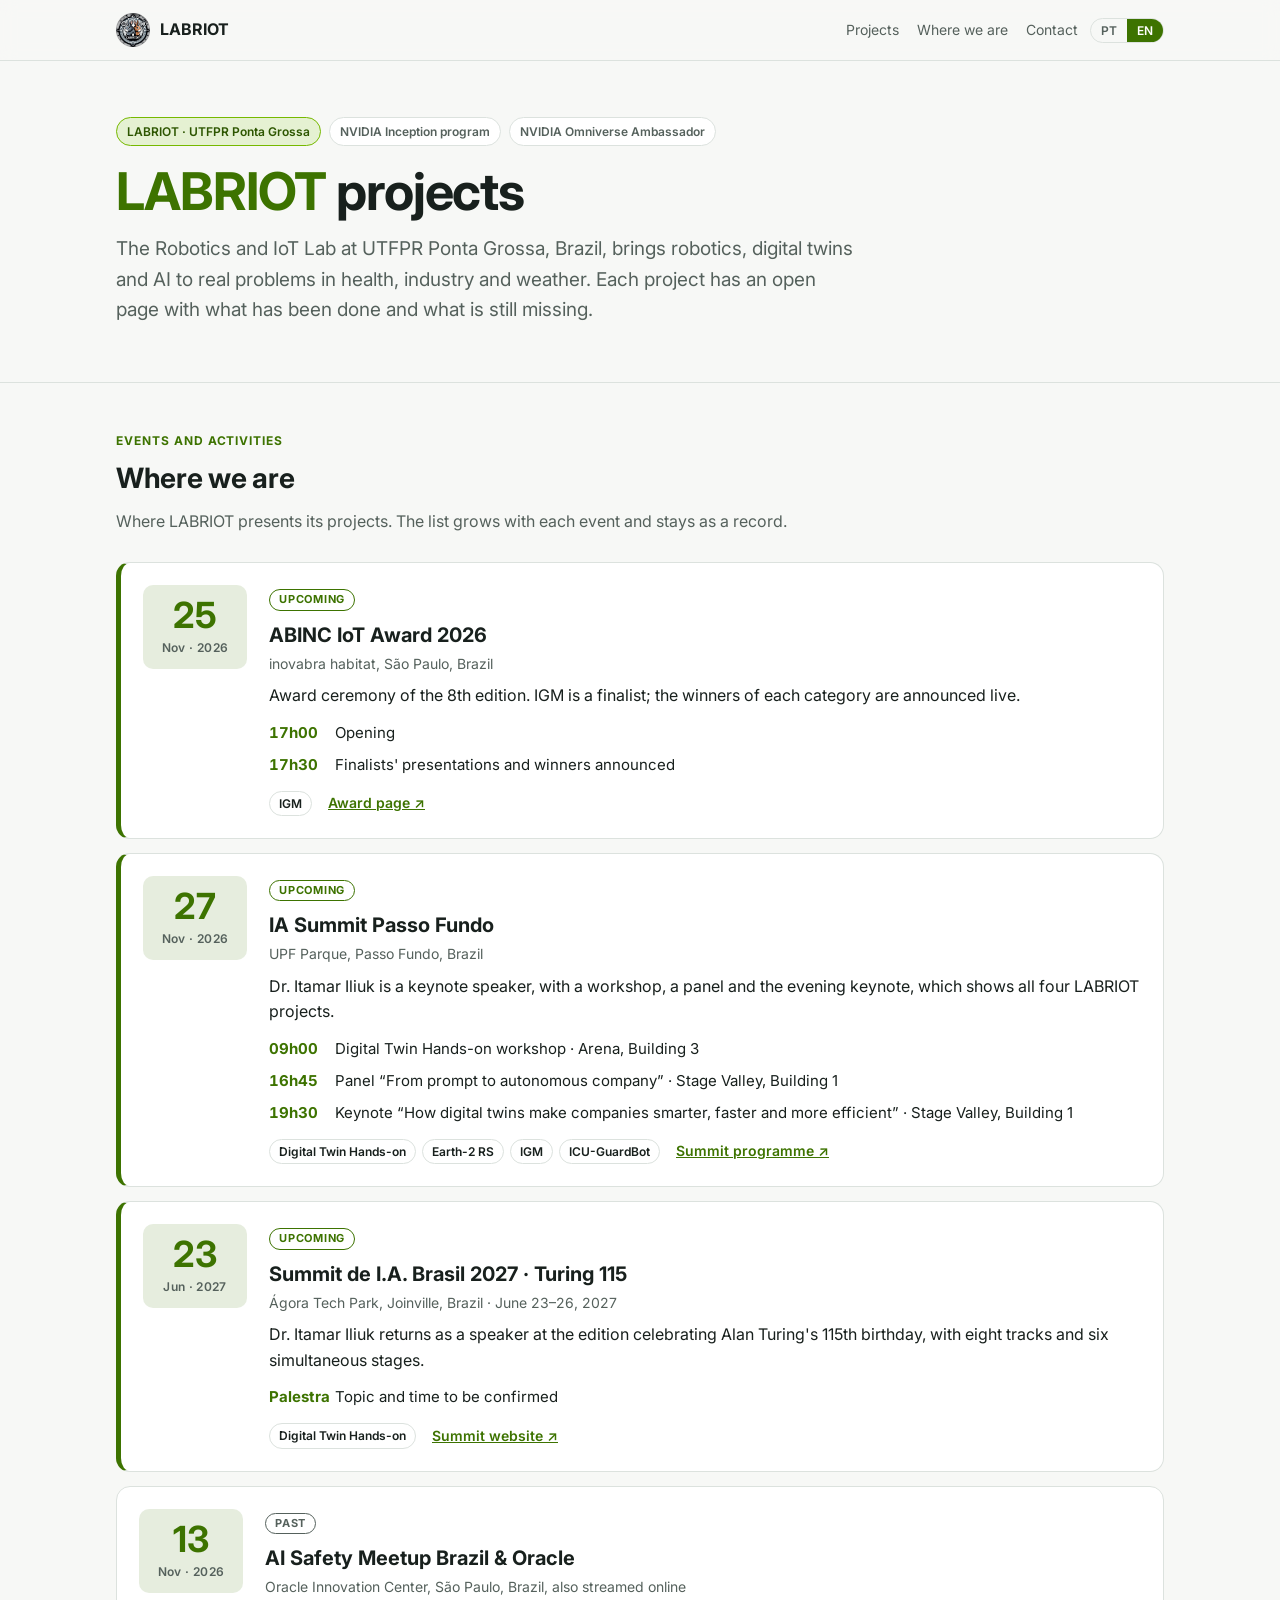
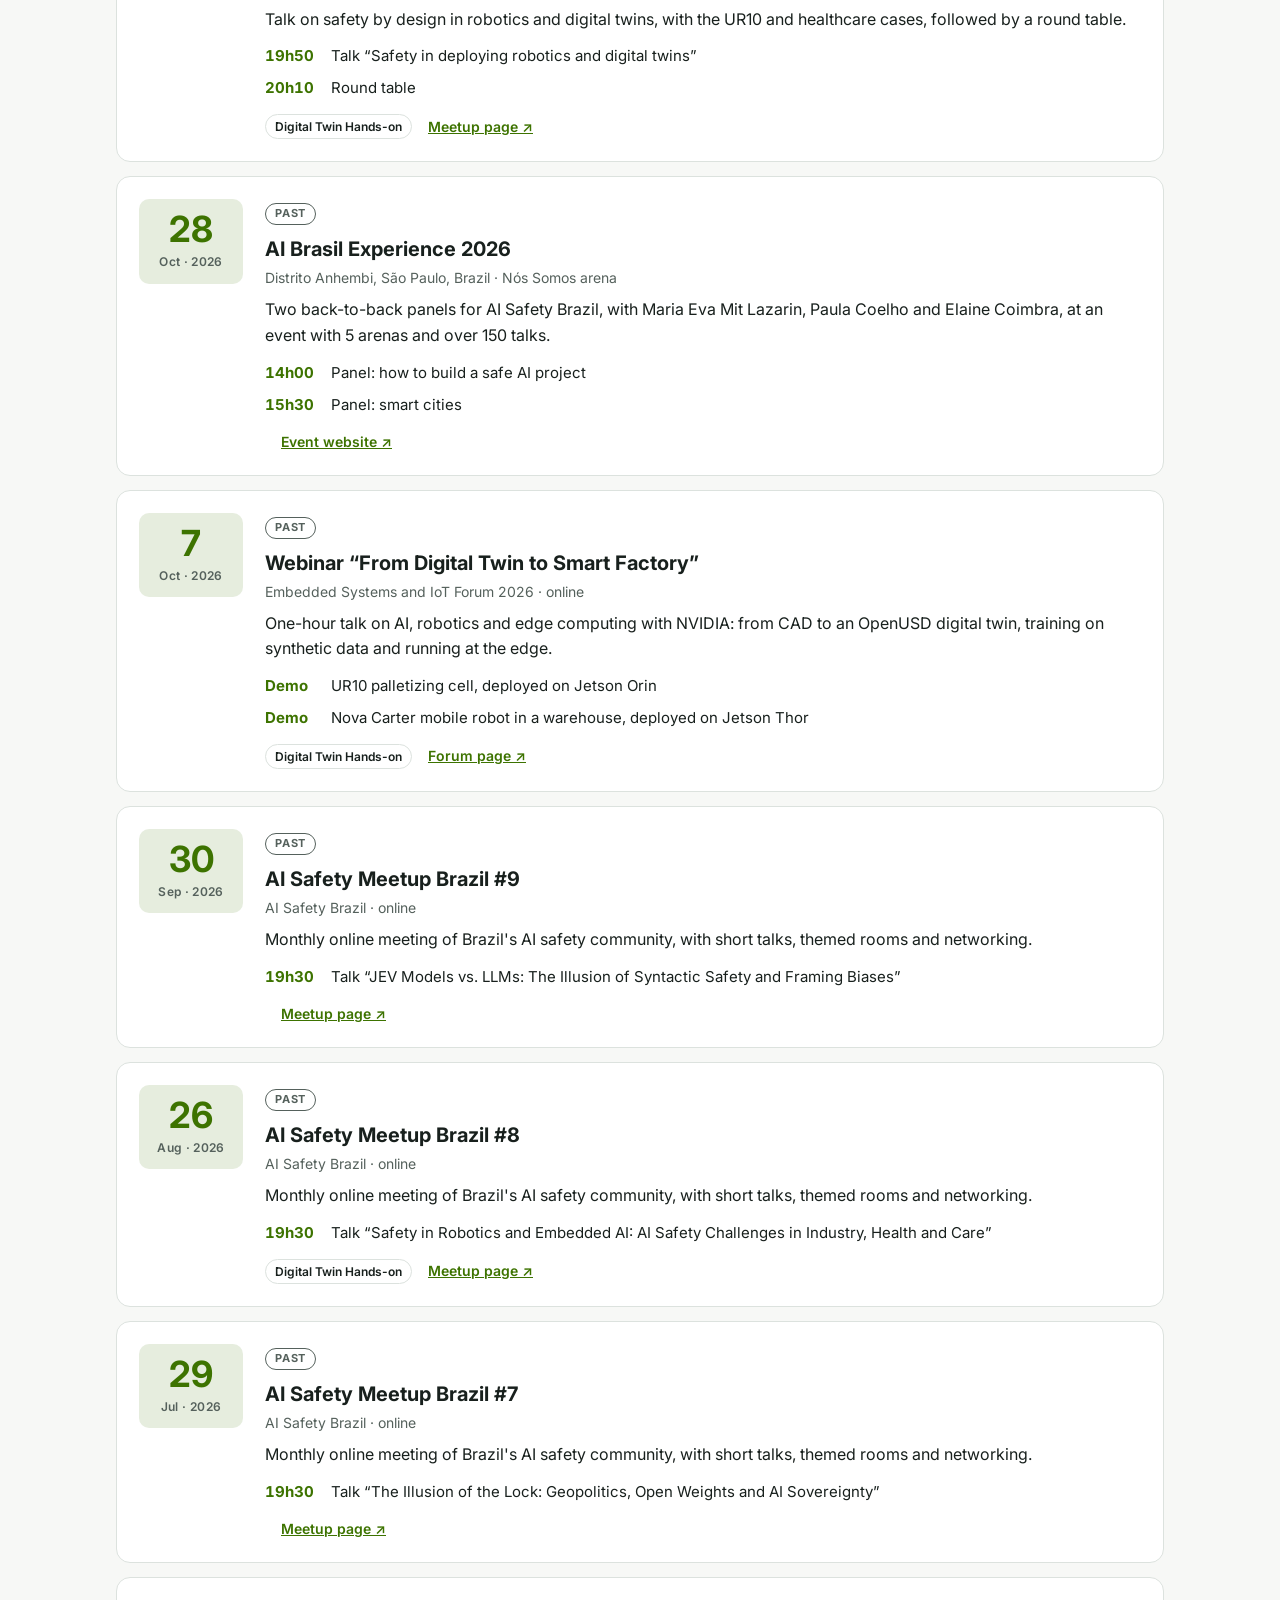
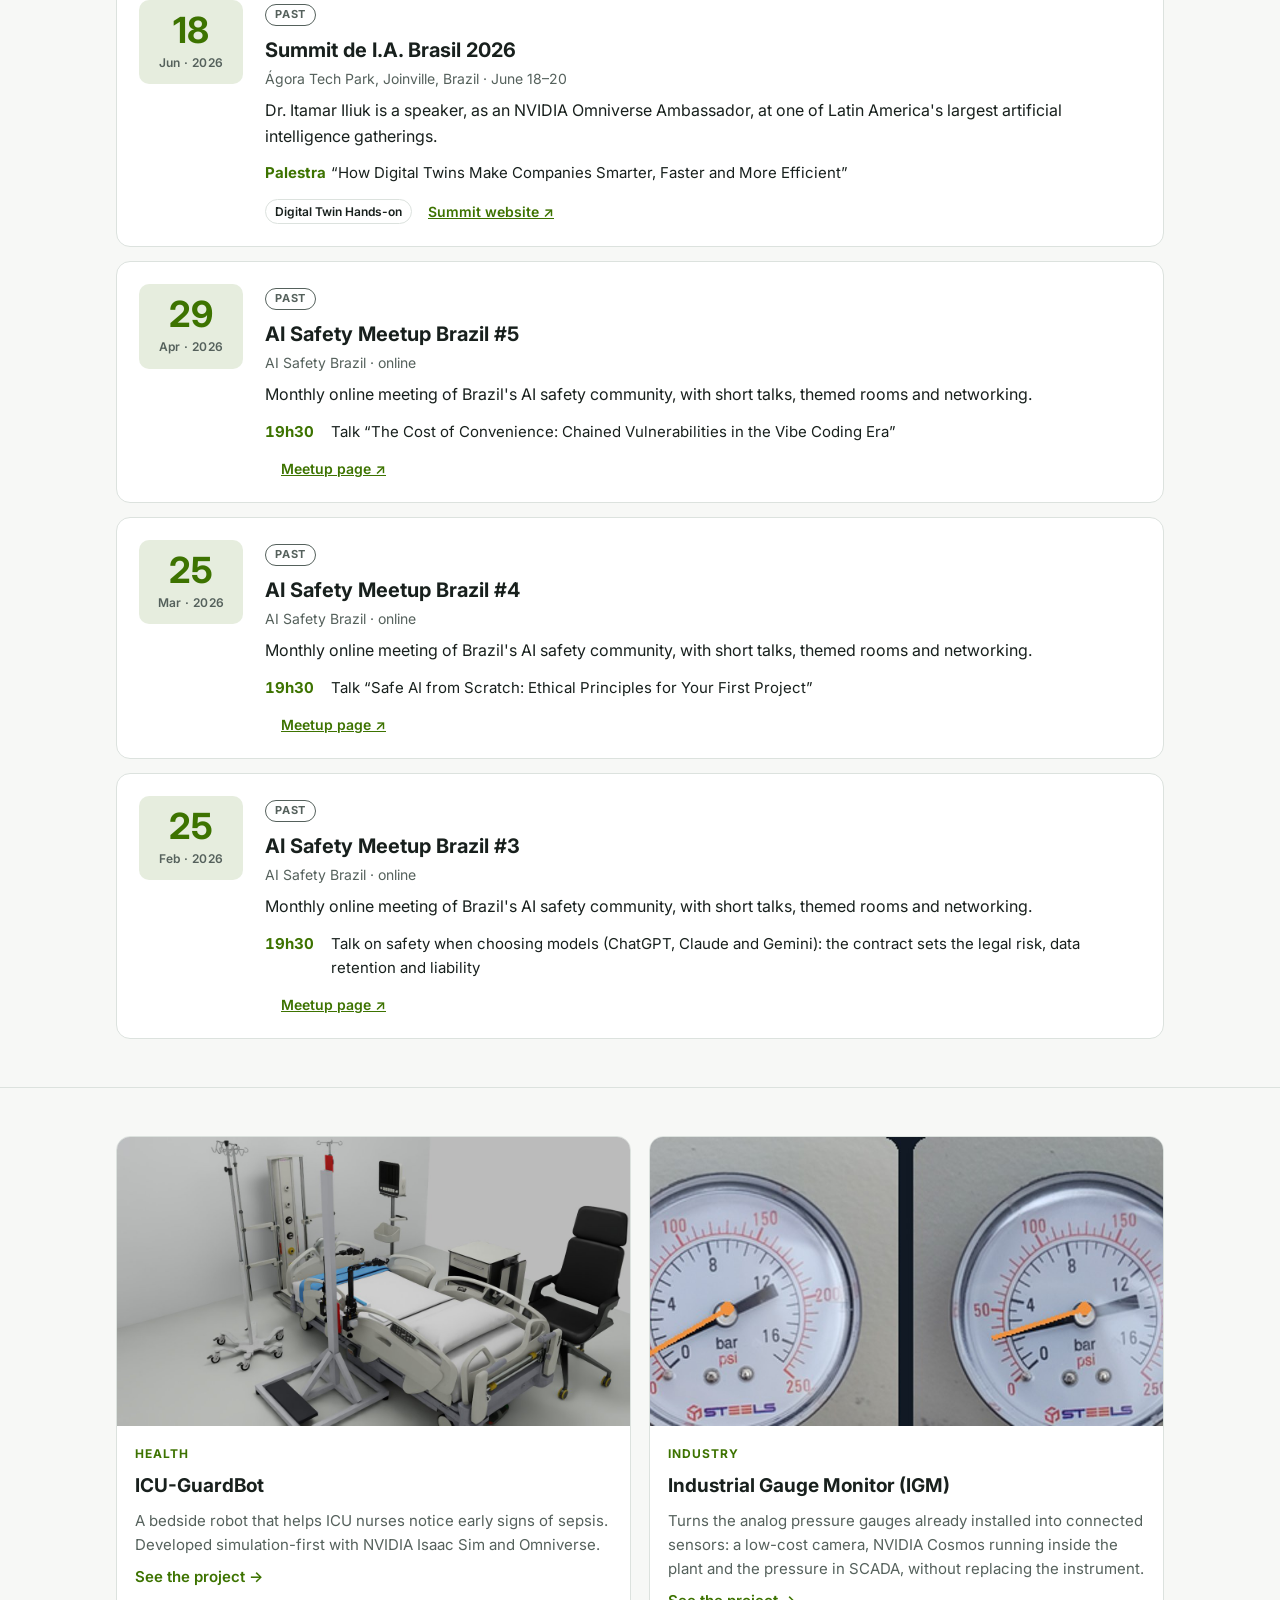
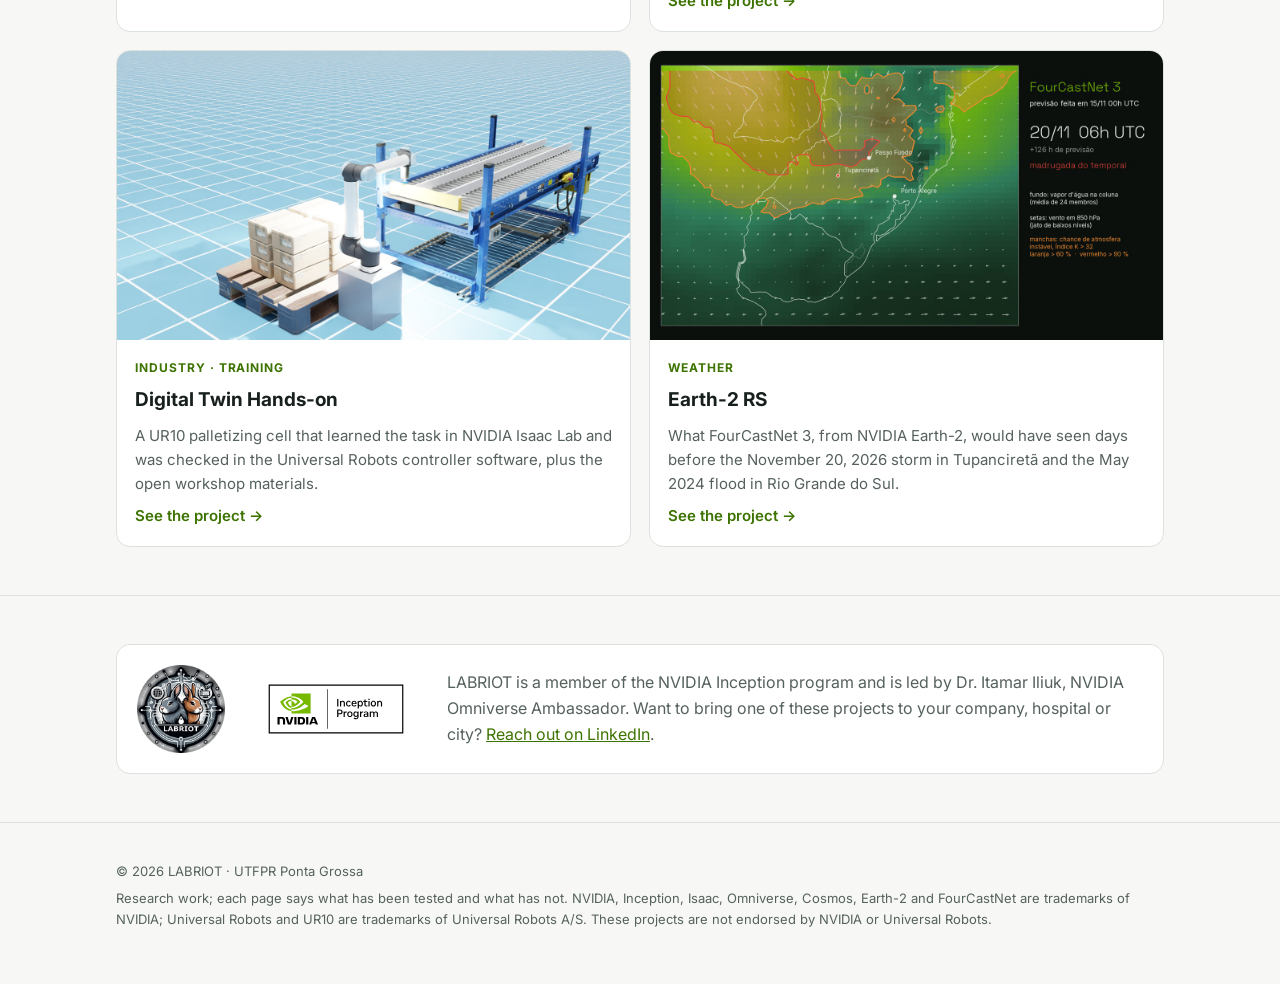
==== index.html @ c0b897a8 "Eventos: Summit de Joinville 2027 também no Digital Twin Co-Authored-By: Claude Opus 5.5 <noreply@an" ====
<!doctype html>
<html lang="pt">
<head>
<meta charset="utf-8">
<meta name="viewport" content="width=device-width, initial-scale=1">
<title>Projetos do LABRIOT</title>
<meta name="description" content="Projects of LABRIOT (Robotics and IoT Lab, UTFPR Ponta Grossa, Brazil), a member of the NVIDIA Inception program: ICU-GuardBot, Industrial Gauge Monitor, Digital Twin Hands-on and Earth-2 RS.">
<meta property="og:title" content="Projetos do LABRIOT">
<meta property="og:description" content="Robotics, digital twins and AI projects from LABRIOT, UTFPR Ponta Grossa, Brazil. NVIDIA Inception program member.">
<meta property="og:image" content="assets/img/digital-twin.jpg">
<link rel="icon" href="assets/img/labriot-logo-64.png" type="image/png">
<link rel="preconnect" href="https://fonts.googleapis.com">
<link href="https://fonts.googleapis.com/css2?family=Inter:wght@400;500;600;700&display=swap" rel="stylesheet">
<link rel="stylesheet" href="assets/site.css">
<script src="assets/site.js"></script>
</head>
<body>
<header class="top">
  <div class="wrap">
    <a class="brand" href="./"><img src="assets/img/labriot-logo-64.png" alt="">LABRIOT</a>
    <nav class="links">
      <a href="#projetos"><span lang="pt">Projetos</span><span lang="en">Projects</span></a>
      <a href="#eventos"><span lang="pt">Onde estamos</span><span lang="en">Where we are</span></a>
      <a href="#contato"><span lang="pt">Contato</span><span lang="en">Contact</span></a>
    </nav>
    <div class="lang" role="group" aria-label="Idioma / Language">
      <button type="button" data-set-lang="pt" aria-pressed="true">PT</button>
      <button type="button" data-set-lang="en" aria-pressed="false">EN</button>
    </div>
  </div>
</header>

<main>
<div class="hero"><div class="wrap">
  <div class="badges">
    <span class="badge hl">LABRIOT · UTFPR Ponta Grossa</span>
    <span class="badge">NVIDIA Inception program</span>
    <span class="badge">NVIDIA Omniverse Ambassador</span>
  </div>
  <h1><span lang="pt">Projetos do <span class="hl">LABRIOT</span></span><span lang="en"><span class="hl">LABRIOT</span> projects</span></h1>
  <p class="lede" lang="pt">O Laboratório de Robótica e IoT da UTFPR Ponta Grossa leva robótica, gêmeos digitais e IA para problemas reais da saúde, da indústria e do clima. Cada projeto tem uma página aberta, com o que já foi feito e o que ainda falta.</p>
  <p class="lede" lang="en">The Robotics and IoT Lab at UTFPR Ponta Grossa, Brazil, brings robotics, digital twins and AI to real problems in health, industry and weather. Each project has an open page with what has been done and what is still missing.</p>
</div></div>

<!-- eventos:inicio -->
<section id="eventos"><div class="wrap">
  <p class="eyebrow"><span lang="pt">Eventos e atividades</span><span lang="en">Events and activities</span></p>
  <h2><span lang="pt">Onde estamos</span><span lang="en">Where we are</span></h2>
  <p class="sub" lang="pt">Onde o LABRIOT apresenta os seus projetos. A lista cresce a cada participação e fica como histórico.</p><p class="sub" lang="en">Where LABRIOT presents its projects. The list grows with each event and stays as a record.</p>
  <ul class="eventos">
    <li class="ev proximo" id="abinc-2026"><div class="data"><span class="d">25</span><span class="m" lang="pt">nov · 2026</span><span class="m" lang="en">Nov · 2026</span></div><div><span class="st"><span lang="pt">Próximo</span><span lang="en">Upcoming</span></span><h3><span lang="pt">Prêmio IoT ABINC 2026</span><span lang="en">ABINC IoT Award 2026</span></h3><p class="local" lang="pt">inovabra habitat, São Paulo (SP)</p><p class="local" lang="en">inovabra habitat, São Paulo, Brazil</p><p class="resumo" lang="pt">Cerimônia de premiação da 8ª edição. O IGM é finalista; os vencedores de cada categoria são anunciados ao vivo.</p><p class="resumo" lang="en">Award ceremony of the 8th edition. IGM is a finalist; the winners of each category are announced live.</p><ul class="itens"><li><span class="h">17h00</span><span lang="pt">Abertura</span><span lang="en">Opening</span></li><li><span class="h">17h30</span><span lang="pt">Apresentação dos finalistas e anúncio dos vencedores</span><span lang="en">Finalists' presentations and winners announced</span></li></ul><div class="rodape"><span class="proj"><a href="https://itamariliuk.github.io/igm/">IGM</a></span><a href="https://abinc.org.br/premio-iot-2026/#cerimonia-premio-iot-2026"><span lang="pt">Página da premiação</span><span lang="en">Award page</span> ↗</a></div></div></li>
    <li class="ev proximo" id="ia-summit-pf-2026"><div class="data"><span class="d">27</span><span class="m" lang="pt">nov · 2026</span><span class="m" lang="en">Nov · 2026</span></div><div><span class="st"><span lang="pt">Próximo</span><span lang="en">Upcoming</span></span><h3><span lang="pt">IA Summit Passo Fundo</span><span lang="en">IA Summit Passo Fundo</span></h3><p class="local" lang="pt">UPF Parque, Passo Fundo (RS)</p><p class="local" lang="en">UPF Parque, Passo Fundo, Brazil</p><p class="resumo" lang="pt">A Dra. Itamar Iliuk é palestrante principal, com um workshop, um painel e a palestra da noite, que mostra os quatro projetos do LABRIOT.</p><p class="resumo" lang="en">Dr. Itamar Iliuk is a keynote speaker, with a workshop, a panel and the evening keynote, which shows all four LABRIOT projects.</p><ul class="itens"><li><span class="h">09h00</span><span lang="pt">Workshop Digital Twin Hands-on · Arena, Prédio 3</span><span lang="en">Digital Twin Hands-on workshop · Arena, Building 3</span></li><li><span class="h">16h45</span><span lang="pt">Painel “Do prompt à empresa autônoma” · Stage Valley, Prédio 1</span><span lang="en">Panel “From prompt to autonomous company” · Stage Valley, Building 1</span></li><li><span class="h">19h30</span><span lang="pt">Palestra principal “Como gêmeos digitais criam empresas mais inteligentes, rápidas e eficientes” · Stage Valley, Prédio 1</span><span lang="en">Keynote “How digital twins make companies smarter, faster and more efficient” · Stage Valley, Building 1</span></li></ul><div class="rodape"><span class="proj"><a href="https://itamariliuk.github.io/digital-twin-hands-on/">Digital Twin Hands-on</a><a href="https://itamariliuk.github.io/earth2-rs-eventos-severos/">Earth-2 RS</a><a href="https://itamariliuk.github.io/igm/">IGM</a><a href="https://itamariliuk.github.io/icu-guardbot/">ICU-GuardBot</a></span><a href="https://iasummitpassofundo.com.br/programacao"><span lang="pt">Programação do Summit</span><span lang="en">Summit programme</span> ↗</a></div></div></li>
    <li class="ev proximo" id="summit-ia-joinville-2027"><div class="data"><span class="d">23</span><span class="m" lang="pt">jun · 2027</span><span class="m" lang="en">Jun · 2027</span></div><div><span class="st"><span lang="pt">Próximo</span><span lang="en">Upcoming</span></span><h3><span lang="pt">Summit de I.A. Brasil 2027 · Turing 115</span><span lang="en">Summit de I.A. Brasil 2027 · Turing 115</span></h3><p class="local" lang="pt">Ágora Tech Park, Joinville (SC) · 23 a 26 de junho de 2027</p><p class="local" lang="en">Ágora Tech Park, Joinville, Brazil · June 23–26, 2027</p><p class="resumo" lang="pt">A Dra. Itamar Iliuk volta como palestrante na edição que celebra os 115 anos de Alan Turing, com oito trilhas e seis palcos simultâneos.</p><p class="resumo" lang="en">Dr. Itamar Iliuk returns as a speaker at the edition celebrating Alan Turing's 115th birthday, with eight tracks and six simultaneous stages.</p><ul class="itens"><li><span class="h">Palestra</span><span lang="pt">Tema e horário a confirmar</span><span lang="en">Topic and time to be confirmed</span></li></ul><div class="rodape"><span class="proj"><a href="https://itamariliuk.github.io/digital-twin-hands-on/">Digital Twin Hands-on</a></span><a href="https://www.summitdeinteligenciaartificial.com/"><span lang="pt">Site do Summit</span><span lang="en">Summit website</span> ↗</a></div></div></li>
    <li class="ev realizado" id="ai-safety-oracle-2026"><div class="data"><span class="d">13</span><span class="m" lang="pt">nov · 2026</span><span class="m" lang="en">Nov · 2026</span></div><div><span class="st"><span lang="pt">Realizado</span><span lang="en">Past</span></span><h3><span lang="pt">AI Safety Meetup Brazil &amp; Oracle</span><span lang="en">AI Safety Meetup Brazil &amp; Oracle</span></h3><p class="local" lang="pt">Oracle Innovation Center, São Paulo (SP), com transmissão online</p><p class="local" lang="en">Oracle Innovation Center, São Paulo, Brazil, also streamed online</p><p class="resumo" lang="pt">Palestra sobre segurança por construção em robótica e gêmeos digitais, com os casos do UR10 e da saúde, seguida de mesa-redonda.</p><p class="resumo" lang="en">Talk on safety by design in robotics and digital twins, with the UR10 and healthcare cases, followed by a round table.</p><ul class="itens"><li><span class="h">19h50</span><span lang="pt">Palestra “Segurança na implementação de robótica e digital twins”</span><span lang="en">Talk “Safety in deploying robotics and digital twins”</span></li><li><span class="h">20h10</span><span lang="pt">Mesa-redonda</span><span lang="en">Round table</span></li></ul><div class="rodape"><span class="proj"><a href="https://itamariliuk.github.io/digital-twin-hands-on/">Digital Twin Hands-on</a></span><a href="https://luma.com/beltqv5z"><span lang="pt">Página do Meetup</span><span lang="en">Meetup page</span> ↗</a></div></div></li>
    <li class="ev realizado" id="ai-brasil-experience-2026"><div class="data"><span class="d">28</span><span class="m" lang="pt">out · 2026</span><span class="m" lang="en">Oct · 2026</span></div><div><span class="st"><span lang="pt">Realizado</span><span lang="en">Past</span></span><h3><span lang="pt">AI Brasil Experience 2026</span><span lang="en">AI Brasil Experience 2026</span></h3><p class="local" lang="pt">Distrito Anhembi, São Paulo (SP) · Arena Nós Somos</p><p class="local" lang="en">Distrito Anhembi, São Paulo, Brazil · Nós Somos arena</p><p class="resumo" lang="pt">Dois painéis seguidos pela AI Safety Brazil, com Maria Eva Mit Lazarin, Paula Coelho e Elaine Coimbra, num evento com 5 arenas e mais de 150 palestras.</p><p class="resumo" lang="en">Two back-to-back panels for AI Safety Brazil, with Maria Eva Mit Lazarin, Paula Coelho and Elaine Coimbra, at an event with 5 arenas and over 150 talks.</p><ul class="itens"><li><span class="h">14h00</span><span lang="pt">Painel: como desenvolver um projeto de IA seguro</span><span lang="en">Panel: how to build a safe AI project</span></li><li><span class="h">15h30</span><span lang="pt">Painel: cidades inteligentes</span><span lang="en">Panel: smart cities</span></li></ul><div class="rodape"><span class="proj"></span><a href="https://aibrasilexperience.com/"><span lang="pt">Site do evento</span><span lang="en">Event website</span> ↗</a></div></div></li>
    <li class="ev realizado" id="webinar-embarcados-2026"><div class="data"><span class="d">7</span><span class="m" lang="pt">out · 2026</span><span class="m" lang="en">Oct · 2026</span></div><div><span class="st"><span lang="pt">Realizado</span><span lang="en">Past</span></span><h3><span lang="pt">Webinar “Do Gêmeo Digital à Fábrica Inteligente”</span><span lang="en">Webinar “From Digital Twin to Smart Factory”</span></h3><p class="local" lang="pt">Fórum Sistemas Embarcados e IoT 2026 · online</p><p class="local" lang="en">Embedded Systems and IoT Forum 2026 · online</p><p class="resumo" lang="pt">Palestra de uma hora sobre IA, robótica e edge computing com NVIDIA: do CAD ao gêmeo digital em OpenUSD, treino com dados sintéticos e execução na borda.</p><p class="resumo" lang="en">One-hour talk on AI, robotics and edge computing with NVIDIA: from CAD to an OpenUSD digital twin, training on synthetic data and running at the edge.</p><ul class="itens"><li><span class="h">Demo</span><span lang="pt">Célula de paletização com UR10, fechando em Jetson Orin</span><span lang="en">UR10 palletizing cell, deployed on Jetson Orin</span></li><li><span class="h">Demo</span><span lang="pt">Robô móvel Nova Carter em armazém, fechando em Jetson Thor</span><span lang="en">Nova Carter mobile robot in a warehouse, deployed on Jetson Thor</span></li></ul><div class="rodape"><span class="proj"><a href="https://itamariliuk.github.io/digital-twin-hands-on/">Digital Twin Hands-on</a></span><a href="https://embarcados.com.br/forum-sistemas-embarcados-e-iot-2026/"><span lang="pt">Página do Fórum</span><span lang="en">Forum page</span> ↗</a></div></div></li>
    <li class="ev realizado" id="ai-safety-meetup-9-2026"><div class="data"><span class="d">30</span><span class="m" lang="pt">set · 2026</span><span class="m" lang="en">Sep · 2026</span></div><div><span class="st"><span lang="pt">Realizado</span><span lang="en">Past</span></span><h3><span lang="pt">AI Safety Meetup Brazil #9</span><span lang="en">AI Safety Meetup Brazil #9</span></h3><p class="local" lang="pt">AI Safety Brazil · online</p><p class="local" lang="en">AI Safety Brazil · online</p><p class="resumo" lang="pt">Encontro mensal e online da comunidade brasileira de segurança em IA, com falas curtas, salas temáticas e networking.</p><p class="resumo" lang="en">Monthly online meeting of Brazil's AI safety community, with short talks, themed rooms and networking.</p><ul class="itens"><li><span class="h">19h30</span><span lang="pt">Palestra “Modelos JEV vs. LLMs: A Ilusão da Segurança Sintática e os Vieses de Enquadramento”</span><span lang="en">Talk “JEV Models vs. LLMs: The Illusion of Syntactic Safety and Framing Biases”</span></li></ul><div class="rodape"><span class="proj"></span><a href="https://luma.com/657t7i8k"><span lang="pt">Página do Meetup</span><span lang="en">Meetup page</span> ↗</a></div></div></li>
    <li class="ev realizado" id="ai-safety-meetup-8-2026"><div class="data"><span class="d">26</span><span class="m" lang="pt">ago · 2026</span><span class="m" lang="en">Aug · 2026</span></div><div><span class="st"><span lang="pt">Realizado</span><span lang="en">Past</span></span><h3><span lang="pt">AI Safety Meetup Brazil #8</span><span lang="en">AI Safety Meetup Brazil #8</span></h3><p class="local" lang="pt">AI Safety Brazil · online</p><p class="local" lang="en">AI Safety Brazil · online</p><p class="resumo" lang="pt">Encontro mensal e online da comunidade brasileira de segurança em IA, com falas curtas, salas temáticas e networking.</p><p class="resumo" lang="en">Monthly online meeting of Brazil's AI safety community, with short talks, themed rooms and networking.</p><ul class="itens"><li><span class="h">19h30</span><span lang="pt">Palestra “Segurança em Robótica e IA Embarcada: Desafios de AI Safety na Indústria, Saúde e Cuidados”</span><span lang="en">Talk “Safety in Robotics and Embedded AI: AI Safety Challenges in Industry, Health and Care”</span></li></ul><div class="rodape"><span class="proj"><a href="https://itamariliuk.github.io/digital-twin-hands-on/">Digital Twin Hands-on</a></span><a href="https://luma.com/j36di9za"><span lang="pt">Página do Meetup</span><span lang="en">Meetup page</span> ↗</a></div></div></li>
    <li class="ev realizado" id="ai-safety-meetup-7-2026"><div class="data"><span class="d">29</span><span class="m" lang="pt">jul · 2026</span><span class="m" lang="en">Jul · 2026</span></div><div><span class="st"><span lang="pt">Realizado</span><span lang="en">Past</span></span><h3><span lang="pt">AI Safety Meetup Brazil #7</span><span lang="en">AI Safety Meetup Brazil #7</span></h3><p class="local" lang="pt">AI Safety Brazil · online</p><p class="local" lang="en">AI Safety Brazil · online</p><p class="resumo" lang="pt">Encontro mensal e online da comunidade brasileira de segurança em IA, com falas curtas, salas temáticas e networking.</p><p class="resumo" lang="en">Monthly online meeting of Brazil's AI safety community, with short talks, themed rooms and networking.</p><ul class="itens"><li><span class="h">19h30</span><span lang="pt">Palestra “A Ilusão da Trava: Geopolítica, Pesos Abertos e Soberania em IA”</span><span lang="en">Talk “The Illusion of the Lock: Geopolitics, Open Weights and AI Sovereignty”</span></li></ul><div class="rodape"><span class="proj"></span><a href="https://luma.com/sooo8spc"><span lang="pt">Página do Meetup</span><span lang="en">Meetup page</span> ↗</a></div></div></li>
    <li class="ev realizado" id="summit-ia-joinville-2026"><div class="data"><span class="d">18</span><span class="m" lang="pt">jun · 2026</span><span class="m" lang="en">Jun · 2026</span></div><div><span class="st"><span lang="pt">Realizado</span><span lang="en">Past</span></span><h3><span lang="pt">Summit de I.A. Brasil 2026</span><span lang="en">Summit de I.A. Brasil 2026</span></h3><p class="local" lang="pt">Ágora Tech Park, Joinville (SC) · 18 a 20 de junho</p><p class="local" lang="en">Ágora Tech Park, Joinville, Brazil · June 18–20</p><p class="resumo" lang="pt">A Dra. Itamar Iliuk é palestrante, como NVIDIA Omniverse Ambassador, num dos maiores encontros de inteligência artificial da América Latina.</p><p class="resumo" lang="en">Dr. Itamar Iliuk is a speaker, as an NVIDIA Omniverse Ambassador, at one of Latin America's largest artificial intelligence gatherings.</p><ul class="itens"><li><span class="h">Palestra</span><span lang="pt">“Como Gêmeos Digitais Criam Empresas Mais Inteligentes, Rápidas e Eficientes”</span><span lang="en">“How Digital Twins Make Companies Smarter, Faster and More Efficient”</span></li></ul><div class="rodape"><span class="proj"><a href="https://itamariliuk.github.io/digital-twin-hands-on/">Digital Twin Hands-on</a></span><a href="https://www.summitdeinteligenciaartificial.com/"><span lang="pt">Site do Summit</span><span lang="en">Summit website</span> ↗</a></div></div></li>
    <li class="ev realizado" id="ai-safety-meetup-5-2026"><div class="data"><span class="d">29</span><span class="m" lang="pt">abr · 2026</span><span class="m" lang="en">Apr · 2026</span></div><div><span class="st"><span lang="pt">Realizado</span><span lang="en">Past</span></span><h3><span lang="pt">AI Safety Meetup Brazil #5</span><span lang="en">AI Safety Meetup Brazil #5</span></h3><p class="local" lang="pt">AI Safety Brazil · online</p><p class="local" lang="en">AI Safety Brazil · online</p><p class="resumo" lang="pt">Encontro mensal e online da comunidade brasileira de segurança em IA, com falas curtas, salas temáticas e networking.</p><p class="resumo" lang="en">Monthly online meeting of Brazil's AI safety community, with short talks, themed rooms and networking.</p><ul class="itens"><li><span class="h">19h30</span><span lang="pt">Palestra “O Custo da Conveniência: Vulnerabilidades em Cadeia na Era do Vibe Coding”</span><span lang="en">Talk “The Cost of Convenience: Chained Vulnerabilities in the Vibe Coding Era”</span></li></ul><div class="rodape"><span class="proj"></span><a href="https://luma.com/217t8fpn"><span lang="pt">Página do Meetup</span><span lang="en">Meetup page</span> ↗</a></div></div></li>
    <li class="ev realizado" id="ai-safety-meetup-4-2026"><div class="data"><span class="d">25</span><span class="m" lang="pt">mar · 2026</span><span class="m" lang="en">Mar · 2026</span></div><div><span class="st"><span lang="pt">Realizado</span><span lang="en">Past</span></span><h3><span lang="pt">AI Safety Meetup Brazil #4</span><span lang="en">AI Safety Meetup Brazil #4</span></h3><p class="local" lang="pt">AI Safety Brazil · online</p><p class="local" lang="en">AI Safety Brazil · online</p><p class="resumo" lang="pt">Encontro mensal e online da comunidade brasileira de segurança em IA, com falas curtas, salas temáticas e networking.</p><p class="resumo" lang="en">Monthly online meeting of Brazil's AI safety community, with short talks, themed rooms and networking.</p><ul class="itens"><li><span class="h">19h30</span><span lang="pt">Palestra “IA Segura do Zero: Princípios Éticos para o Seu Primeiro Projeto”</span><span lang="en">Talk “Safe AI from Scratch: Ethical Principles for Your First Project”</span></li></ul><div class="rodape"><span class="proj"></span><a href="https://luma.com/ktrt8ipt"><span lang="pt">Página do Meetup</span><span lang="en">Meetup page</span> ↗</a></div></div></li>
    <li class="ev realizado" id="ai-safety-meetup-3-2026"><div class="data"><span class="d">25</span><span class="m" lang="pt">fev · 2026</span><span class="m" lang="en">Feb · 2026</span></div><div><span class="st"><span lang="pt">Realizado</span><span lang="en">Past</span></span><h3><span lang="pt">AI Safety Meetup Brazil #3</span><span lang="en">AI Safety Meetup Brazil #3</span></h3><p class="local" lang="pt">AI Safety Brazil · online</p><p class="local" lang="en">AI Safety Brazil · online</p><p class="resumo" lang="pt">Encontro mensal e online da comunidade brasileira de segurança em IA, com falas curtas, salas temáticas e networking.</p><p class="resumo" lang="en">Monthly online meeting of Brazil's AI safety community, with short talks, themed rooms and networking.</p><ul class="itens"><li><span class="h">19h30</span><span lang="pt">Fala sobre segurança na escolha de modelos (ChatGPT, Claude e Gemini): o contrato define o risco jurídico, a retenção de dados e a responsabilidade</span><span lang="en">Talk on safety when choosing models (ChatGPT, Claude and Gemini): the contract sets the legal risk, data retention and liability</span></li></ul><div class="rodape"><span class="proj"></span><a href="https://luma.com/a656e41o"><span lang="pt">Página do Meetup</span><span lang="en">Meetup page</span> ↗</a></div></div></li>
  </ul>
</div></section>
<!-- eventos:fim -->

<section id="projetos"><div class="wrap">
  <div class="projetos">
    <a class="projeto" href="https://itamariliuk.github.io/icu-guardbot/">
      <img src="assets/img/icu-guardbot.jpg" width="1280" height="720" alt="Simulated ICU bed with a robotic arm on a stand beside it, rendered in NVIDIA Isaac Sim">
      <div class="txt">
        <span class="area"><span lang="pt">Saúde</span><span lang="en">Health</span></span>
        <h3>ICU-GuardBot</h3>
        <p lang="pt">Um robô de beira de leito que ajuda a enfermagem da UTI a perceber cedo sinais de sepse. Desenvolvido primeiro em simulação, com NVIDIA Isaac Sim e Omniverse.</p>
        <p lang="en">A bedside robot that helps ICU nurses notice early signs of sepsis. Developed simulation-first with NVIDIA Isaac Sim and Omniverse.</p>
        <span class="go"><span lang="pt">Ver o projeto →</span><span lang="en">See the project →</span></span>
      </div>
    </a>
    <a class="projeto" href="https://itamariliuk.github.io/igm/">
      <img src="assets/img/igm.jpg" width="1040" height="428" alt="Four analog pressure gauges with the reading from the camera drawn as an orange needle over each one">
      <div class="txt">
        <span class="area"><span lang="pt">Indústria</span><span lang="en">Industry</span></span>
        <h3>Industrial Gauge Monitor (IGM)</h3>
        <p lang="pt">Transforma os manômetros analógicos já instalados em sensores conectados: câmera de baixo custo, NVIDIA Cosmos rodando dentro da planta e a pressão no SCADA, sem trocar o instrumento.</p>
        <p lang="en">Turns the analog pressure gauges already installed into connected sensors: a low-cost camera, NVIDIA Cosmos running inside the plant and the pressure in SCADA, without replacing the instrument.</p>
        <span class="go"><span lang="pt">Ver o projeto →</span><span lang="en">See the project →</span></span>
      </div>
    </a>
    <a class="projeto" href="https://itamariliuk.github.io/digital-twin-hands-on/">
      <img src="assets/img/digital-twin.jpg" width="1280" height="720" alt="UR10 robot next to a roller conveyor with a pallet of stacked boxes, rendered in NVIDIA Isaac Sim">
      <div class="txt">
        <span class="area"><span lang="pt">Indústria · formação</span><span lang="en">Industry · training</span></span>
        <h3>Digital Twin Hands-on</h3>
        <p lang="pt">Uma célula de paletização com UR10 que aprendeu a tarefa no NVIDIA Isaac Lab e foi conferida no software do controlador da Universal Robots, mais os materiais abertos do workshop.</p>
        <p lang="en">A UR10 palletizing cell that learned the task in NVIDIA Isaac Lab and was checked in the Universal Robots controller software, plus the open workshop materials.</p>
        <span class="go"><span lang="pt">Ver o projeto →</span><span lang="en">See the project →</span></span>
      </div>
    </a>
    <a class="projeto" href="https://itamariliuk.github.io/earth2-rs-eventos-severos/">
      <img src="assets/img/earth2-rs.jpg" width="1280" height="720" alt="Forecast map of southern Brazil with water vapour, 850 hPa wind arrows and patches of unstable atmosphere over Rio Grande do Sul">
      <div class="txt">
        <span class="area"><span lang="pt">Clima</span><span lang="en">Weather</span></span>
        <h3>Earth-2 RS</h3>
        <p lang="pt">O que o FourCastNet 3, do NVIDIA Earth-2, teria visto dias antes do temporal de Tupanciretã de 20/11/2026 e da enchente de maio de 2024 no Rio Grande do Sul.</p>
        <p lang="en">What FourCastNet 3, from NVIDIA Earth-2, would have seen days before the November 20, 2026 storm in Tupanciretã and the May 2024 flood in Rio Grande do Sul.</p>
        <span class="go"><span lang="pt">Ver o projeto →</span><span lang="en">See the project →</span></span>
      </div>
    </a>
  </div>
</div></section>

<section id="contato"><div class="wrap">
  <div class="inception">
    <div class="logo-box"><img src="assets/img/labriot-logo-512.png" width="512" height="512" alt="LABRIOT logo"></div>
    <div class="badge-box"><img src="assets/img/nvidia-inception-program-badge-rgb-for-screen.svg" width="501" height="217" alt="NVIDIA Inception Program"></div>
    <p lang="pt">O LABRIOT é membro do NVIDIA Inception program e é coordenado pela Dra. Itamar Iliuk, NVIDIA Omniverse Ambassador. Quer levar um destes projetos para a sua empresa, hospital ou cidade? <a href="https://www.linkedin.com/in/itamar-iliuk-20040925">Fale com a gente no LinkedIn</a>.</p>
    <p lang="en">LABRIOT is a member of the NVIDIA Inception program and is led by Dr. Itamar Iliuk, NVIDIA Omniverse Ambassador. Want to bring one of these projects to your company, hospital or city? <a href="https://www.linkedin.com/in/itamar-iliuk-20040925">Reach out on LinkedIn</a>.</p>
  </div>
</div></section>
</main>

<footer><div class="wrap">
  <p>© 2026 LABRIOT · UTFPR Ponta Grossa</p>
  <p lang="pt">Trabalhos de pesquisa; cada página diz o que foi testado e o que ainda não foi. NVIDIA, Inception, Isaac, Omniverse, Cosmos, Earth-2 e FourCastNet são marcas da NVIDIA; Universal Robots e UR10 são marcas da Universal Robots A/S. Estes projetos não são endossados pela NVIDIA nem pela Universal Robots.</p>
  <p lang="en">Research work; each page says what has been tested and what has not. NVIDIA, Inception, Isaac, Omniverse, Cosmos, Earth-2 and FourCastNet are trademarks of NVIDIA; Universal Robots and UR10 are trademarks of Universal Robots A/S. These projects are not endorsed by NVIDIA or Universal Robots.</p>
</div></footer>
</body>
</html>
---- assets/site.css ----
/* Projetos do LABRIOT — mesmo sistema das páginas dos projetos (ICU-GuardBot, IGM, Digital Twin Hands-on, Earth-2 RS). */
:root{
  --brand:#3D7300; --brand-deep:#2D5600; --accent:#76B900; --on-brand:#FFFFFF;
  --bg:#F7F8F6; --surface:#FFFFFF; --text:#18201D; --muted:#55615C; --line:#DCE2DE;
  --code-bg:#ECEFEC; --blue:#2A5A99; --blue-fill:#4A7FC4; --blue-soft:#DFE8F4; --gray-fill:#9AA6A0;
  --green:#2F7A4A; --red:#B4462E; --amber-fill:#76B900; --amber-soft:#E5F1D2;
  --warn-bg:#FDEDE8; --warn-line:#E3A08F; --warn-text:#6B2414;
  --radius:14px; --maxw:1080px;
}
@media (prefers-color-scheme: dark){
  :root:not([data-theme="light"]){
    --bg:#111614; --surface:#1A211E; --text:#E6EBE8; --muted:#9AA8A2; --line:#2E3833;
    --brand:#8BCB1E; --brand-deep:#A8DD55; --accent:#A8DD55; --on-brand:#0B100D;
    --code-bg:#0C110F; --blue:#8FB5EA; --blue-fill:#5E8FD0; --blue-soft:#1F2C3D; --gray-fill:#6C7973;
    --green:#7CC495; --red:#E38B74; --amber-fill:#76B900; --amber-soft:#22301A;
    --warn-bg:#3B211B; --warn-line:#8A4A3A; --warn-text:#F3C3B5; color-scheme:dark;
  }
}
:root[data-theme="dark"]{
  --bg:#111614; --surface:#1A211E; --text:#E6EBE8; --muted:#9AA8A2; --line:#2E3833;
  --brand:#8BCB1E; --brand-deep:#A8DD55; --accent:#A8DD55; --on-brand:#0B100D;
  --code-bg:#0C110F; --blue:#8FB5EA; --blue-fill:#5E8FD0; --blue-soft:#1F2C3D; --gray-fill:#6C7973;
  --green:#7CC495; --red:#E38B74; --amber-fill:#76B900; --amber-soft:#22301A;
  --warn-bg:#3B211B; --warn-line:#8A4A3A; --warn-text:#F3C3B5; color-scheme:dark;
}
*{box-sizing:border-box}
html{scroll-behavior:smooth;scroll-padding-top:72px}
body{margin:0;background:var(--bg);color:var(--text);font:16px/1.6 Inter,system-ui,-apple-system,"Segoe UI",sans-serif}
img,video{max-width:100%;height:auto;display:block}
a{color:var(--brand)}
code,.mono{font-family:"JetBrains Mono",Consolas,ui-monospace,monospace}
code{font-size:.86em;background:var(--code-bg);padding:1px 5px;border-radius:4px;overflow-wrap:anywhere}
.wrap{max-width:var(--maxw);margin:0 auto;padding:0 16px}
html[lang="en"] [lang="pt"], html[lang="pt"] [lang="en"]{display:none!important}

header.top{position:sticky;top:0;z-index:10;background:color-mix(in srgb,var(--bg) 88%,transparent);backdrop-filter:blur(8px);border-bottom:1px solid var(--line)}
header.top .wrap{display:flex;align-items:center;gap:12px;height:60px}
.brand{display:flex;align-items:center;gap:10px;font-weight:700;text-decoration:none;color:var(--text);white-space:nowrap}
.brand img{width:34px;height:34px}
nav.links{margin-left:auto;display:flex;gap:18px;font-size:14px}
nav.links a{color:var(--muted);text-decoration:none}
nav.links a:hover,nav.links a[aria-current="page"]{color:var(--text)}
.lang{display:flex;border:1px solid var(--line);border-radius:999px;overflow:hidden;flex:none}
.lang button{border:0;background:transparent;color:var(--muted);padding:4px 10px;font:600 12px Inter,sans-serif;cursor:pointer}
.lang button[aria-pressed="true"]{background:var(--brand);color:var(--on-brand)}
@media (max-width:820px){nav.links{display:none}.lang{margin-left:auto}}
.subnav{display:none}
@media (max-width:820px){.subnav{display:flex;gap:8px;flex-wrap:wrap;padding:12px 0 0}
  .subnav a{font-size:14px;padding:5px 12px;border:1px solid var(--line);border-radius:999px;text-decoration:none;color:var(--text);background:var(--surface)}}

.hero{padding:56px 0 32px}
.hero .grid{display:grid;grid-template-columns:1.05fr 1fr;gap:40px;align-items:center}
@media (max-width:860px){.hero .grid{grid-template-columns:1fr}}
.badges{display:flex;flex-wrap:wrap;gap:8px;margin-bottom:18px}
.badge{font-size:12px;font-weight:600;padding:4px 10px;border-radius:999px;border:1px solid var(--line);color:var(--muted);background:var(--surface)}
.badge.hl{border-color:var(--accent);color:var(--brand-deep);background:var(--amber-soft)}
h1{font-size:clamp(34px,5vw,52px);line-height:1.08;margin:0 0 14px;letter-spacing:-.02em;text-wrap:balance}
h1 .hl{color:var(--brand)}
.lede{font-size:19px;color:var(--muted);margin:0 0 24px;max-width:62ch}
.cta{display:flex;flex-wrap:wrap;gap:10px}
.btn{display:inline-block;padding:10px 18px;border-radius:10px;font-weight:600;text-decoration:none;border:1px solid var(--brand);font-size:15px;cursor:pointer;font-family:inherit}
.btn.primary{background:var(--brand);color:var(--on-brand)}
.btn.ghost{color:var(--brand);background:transparent}
.shot{border-radius:var(--radius);overflow:hidden;border:1px solid var(--line);background:var(--surface);margin:0}
.shot figcaption{font-size:13px;color:var(--muted);padding:10px 14px}

section{padding:48px 0;border-top:1px solid var(--line)}
h2{font-size:28px;margin:0 0 8px;letter-spacing:-.01em;text-wrap:balance}
h3{text-wrap:balance}
.sub{color:var(--muted);margin:0 0 28px;max-width:760px}
.eyebrow{font-size:12px;font-weight:700;letter-spacing:.08em;text-transform:uppercase;color:var(--brand);margin:0 0 6px}

.flow{display:grid;grid-template-columns:repeat(4,1fr);gap:14px;counter-reset:s}
@media (max-width:900px){.flow{grid-template-columns:1fr 1fr}}
@media (max-width:520px){.flow{grid-template-columns:1fr}}
.step{background:var(--surface);border:1px solid var(--line);border-radius:var(--radius);padding:18px}
.step::before{counter-increment:s;content:counter(s);display:inline-grid;place-items:center;width:28px;height:28px;border-radius:50%;background:var(--brand);color:var(--on-brand);font-weight:700;font-size:14px;margin-bottom:10px}
.step h3{margin:0 0 6px;font-size:17px}
.step p{margin:0;color:var(--muted);font-size:15px}
.where{display:inline-block;margin-top:10px;font-size:12px;font-weight:600;color:var(--brand-deep);background:color-mix(in srgb,var(--accent) 22%,transparent);padding:2px 8px;border-radius:6px}

.cards{display:grid;grid-template-columns:repeat(3,1fr);gap:14px}
.cards.two{grid-template-columns:repeat(2,1fr)}
@media (max-width:860px){.cards,.cards.two{grid-template-columns:1fr}}
.card{background:var(--surface);border:1px solid var(--line);border-radius:var(--radius);padding:18px;min-width:0}
.card h3{margin:0 0 6px;font-size:17px}
.card p,.card li{color:var(--muted);font-size:15px}
.card p{margin:0 0 10px}
.card ul{margin:0;padding-left:18px}
a.card{text-decoration:none;color:inherit;display:grid;gap:8px;align-content:start;transition:border-color .15s}
a.card:hover{border-color:var(--brand)}
a.card .go{color:var(--brand);font-weight:600;font-size:15px}

.stats{display:grid;grid-template-columns:repeat(4,1fr);gap:14px;margin-top:20px}
@media (max-width:760px){.stats{grid-template-columns:1fr 1fr}}
.stat{background:var(--surface);border:1px solid var(--line);border-radius:var(--radius);padding:16px}
.stat b{display:block;font-size:26px;color:var(--brand);line-height:1.2;font-variant-numeric:tabular-nums}
.stat span{font-size:13px;color:var(--muted)}
.stat b span{font-size:inherit;color:inherit}

.roadmap{list-style:none;margin:0;padding:0;display:grid;gap:10px}
.roadmap li{display:flex;gap:12px;align-items:flex-start;background:var(--surface);border:1px solid var(--line);border-radius:12px;padding:12px 14px}
.dot{flex:none;width:12px;height:12px;border-radius:50%;margin-top:7px}
.done .dot{background:var(--brand)} .doing .dot{background:var(--blue-fill)} .next .dot{background:transparent;border:2px solid var(--muted)}
.roadmap small{display:block;color:var(--muted)}

.tags{display:flex;flex-wrap:wrap;gap:8px}
.tag{font-size:13px;padding:5px 10px;border-radius:8px;background:var(--surface);border:1px solid var(--line)}
.tag.nv{border-color:color-mix(in srgb,var(--accent) 60%,var(--line))}

.notice{background:var(--warn-bg);border:1px solid var(--warn-line);color:var(--warn-text);border-radius:var(--radius);padding:18px}
.notice h3{margin:0 0 6px}
.notice p{margin:0 0 8px}

footer{padding:32px 0 48px;border-top:1px solid var(--line);color:var(--muted);font-size:13px}
footer p{margin:6px 0}
.inception{display:flex;flex-wrap:wrap;align-items:center;gap:24px;background:var(--surface);border:1px solid var(--line);border-radius:var(--radius);padding:20px}
.inception .badge-box{flex:none;padding:12px;background:#fff;border-radius:8px}
.inception .badge-box img{width:150px}
.inception .logo-box img{width:88px;height:88px}
.inception p{margin:0;color:var(--muted);flex:1;min-width:220px}

/* comandos copiáveis */
.cmd{position:relative;background:var(--code-bg);border-radius:8px;padding:10px 74px 10px 12px;font:13px/1.55 "JetBrains Mono",Consolas,ui-monospace,monospace;color:var(--text);overflow-x:auto;white-space:pre}
.copiar{position:absolute;top:6px;right:6px;font:600 12px Inter,sans-serif;background:var(--surface);color:var(--text);border:1px solid var(--line);border-radius:6px;padding:3px 8px;cursor:pointer}
button:focus-visible,input:focus-visible,a:focus-visible{outline:2px solid var(--accent);outline-offset:2px}
[hidden]{display:none!important}

/* figuras do ensemble (fundo escuro próprio) */
.fig{margin:0;border-radius:var(--radius);overflow:hidden;border:1px solid var(--line);background:#0B100D}
.fig img,.fig video{width:100%}
.fig figcaption{font-size:13px;color:var(--muted);padding:10px 14px;background:var(--surface)}
.figs{display:grid;gap:18px}

/* cartões de projeto com imagem */
.projetos{display:grid;grid-template-columns:repeat(2,1fr);gap:18px}
@media (max-width:760px){.projetos{grid-template-columns:1fr}}
.projeto{display:flex;flex-direction:column;text-decoration:none;color:inherit;background:var(--surface);border:1px solid var(--line);border-radius:var(--radius);overflow:hidden;transition:border-color .15s}
.projeto:hover{border-color:var(--brand)}
.projeto img{width:100%;aspect-ratio:16/9;object-fit:cover;background:#0B100D}
.projeto .txt{padding:18px;display:grid;gap:8px}
.projeto h3{margin:0;font-size:19px}
.projeto p{margin:0;color:var(--muted);font-size:15px}
.projeto .go{color:var(--brand);font-weight:600;font-size:15px}
.projeto .area{font-size:12px;font-weight:700;letter-spacing:.08em;text-transform:uppercase;color:var(--brand)}

/* eventos:inicio */
.eventos{list-style:none;margin:0;padding:0;display:grid;gap:14px}
.ev{display:grid;grid-template-columns:104px 1fr;gap:22px;background:var(--surface);border:1px solid var(--line);border-radius:var(--radius);padding:22px}
.ev.proximo{border-left:5px solid var(--brand)}
.ev .data{display:flex;flex-direction:column;align-items:center;justify-content:center;background:color-mix(in srgb,var(--brand) 13%,transparent);border-radius:10px;padding:12px 6px;align-self:start;text-align:center}
.ev .d{font-size:36px;font-weight:700;line-height:1;color:var(--brand)}
.ev .m{font-size:12px;font-weight:600;color:var(--muted);margin-top:5px;letter-spacing:.03em}
.ev .st{display:inline-block;font-size:11px;font-weight:700;letter-spacing:.07em;text-transform:uppercase;color:var(--brand);border:1px solid currentColor;border-radius:999px;padding:1px 9px;margin-bottom:8px}
.ev.realizado .st{color:var(--muted)}
.ev h3{margin:0 0 2px;font-size:20px}
.ev .local{margin:0 0 8px;color:var(--muted);font-size:14px}
.ev .resumo{margin:0 0 12px}
.ev .itens{list-style:none;margin:0 0 14px;padding:0;display:grid;gap:8px}
.ev .itens li{display:grid;grid-template-columns:56px 1fr;gap:10px;font-size:15px}
.ev .itens .h{font-weight:700;font-variant-numeric:tabular-nums;color:var(--brand)}
.ev .rodape{display:flex;flex-wrap:wrap;gap:8px 16px;align-items:center;font-size:14px}
.ev .proj{display:flex;flex-wrap:wrap;gap:6px}
.ev .proj a{font-size:12px;font-weight:600;padding:2px 9px;border-radius:999px;border:1px solid var(--line);text-decoration:none;color:var(--text)}
.ev .rodape>a{font-weight:600}
.eventos-todos{margin:16px 0 0;font-size:15px}
@media (max-width:600px){.ev{grid-template-columns:1fr;gap:12px;padding:18px}.ev .data{flex-direction:row;gap:8px;align-items:baseline;justify-self:start;padding:8px 14px}.ev .d{font-size:28px}.ev .itens li{grid-template-columns:1fr;gap:0}}
/* eventos:fim */
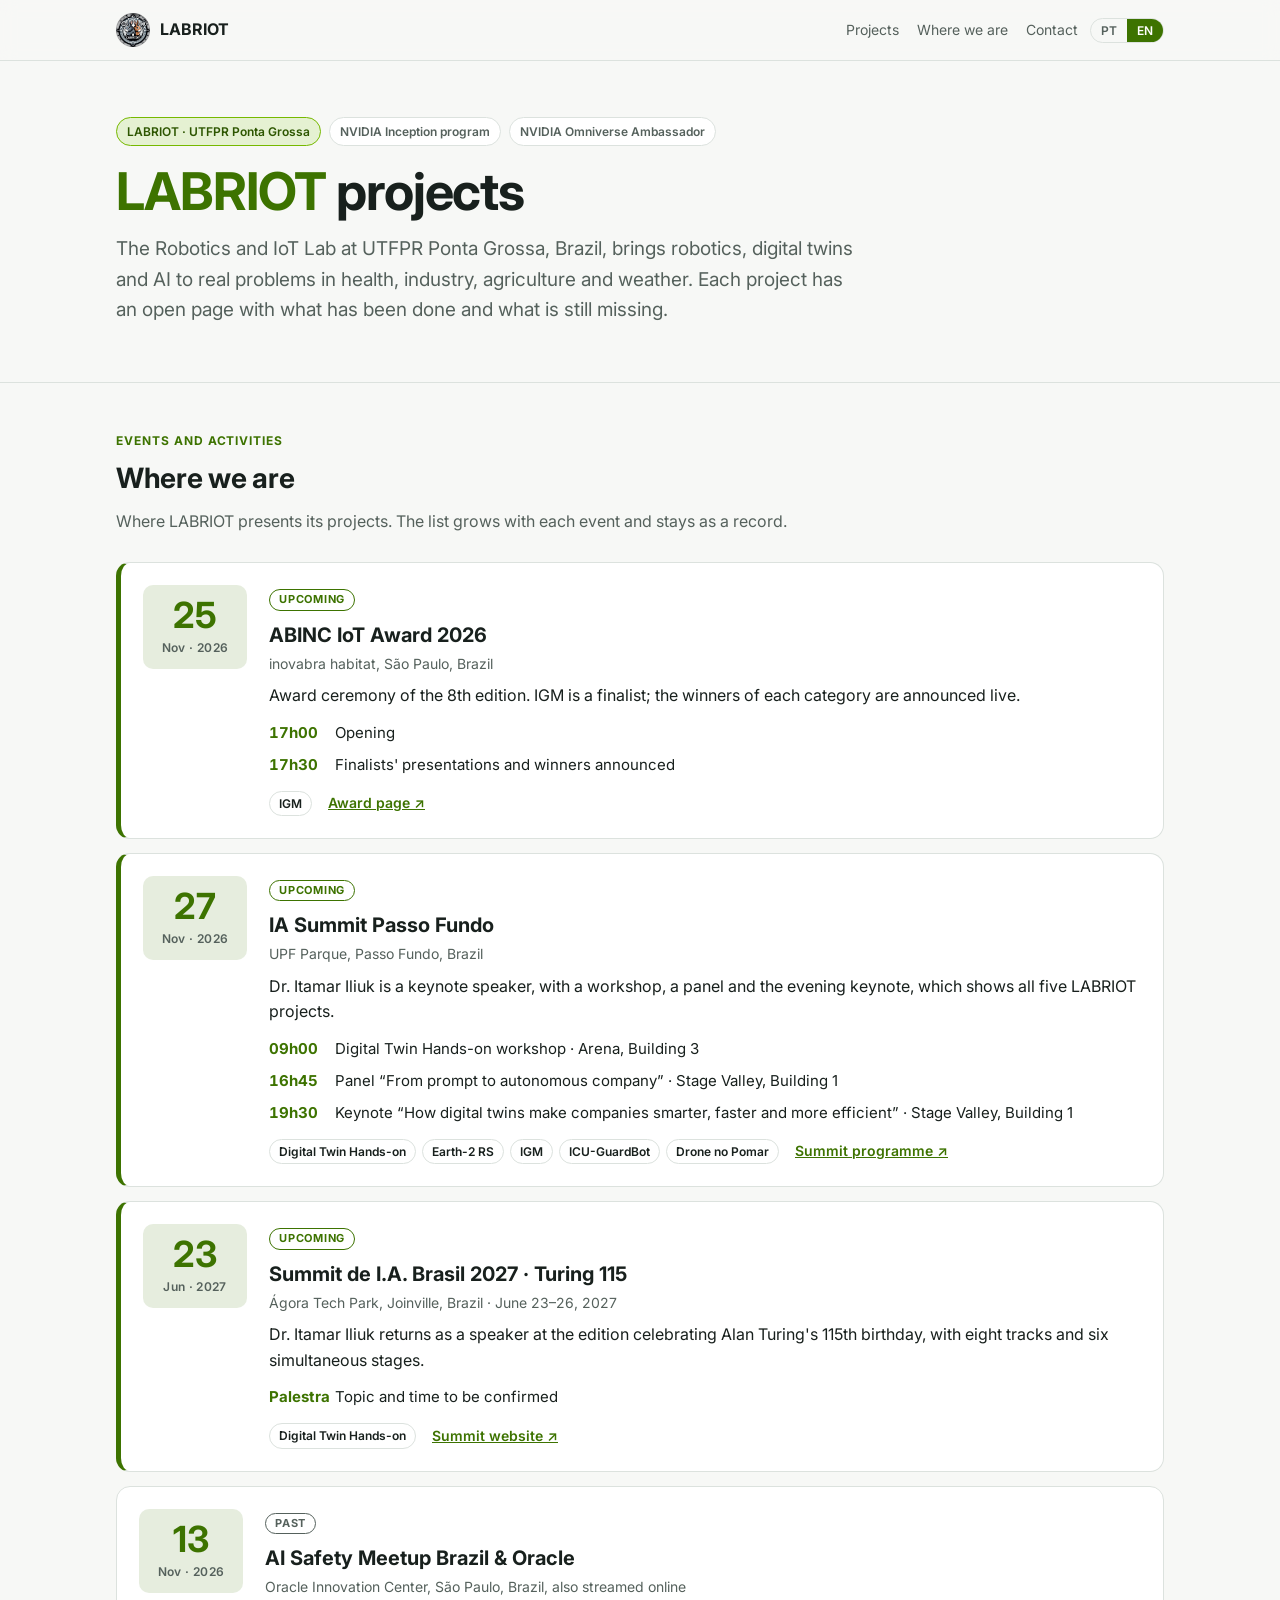
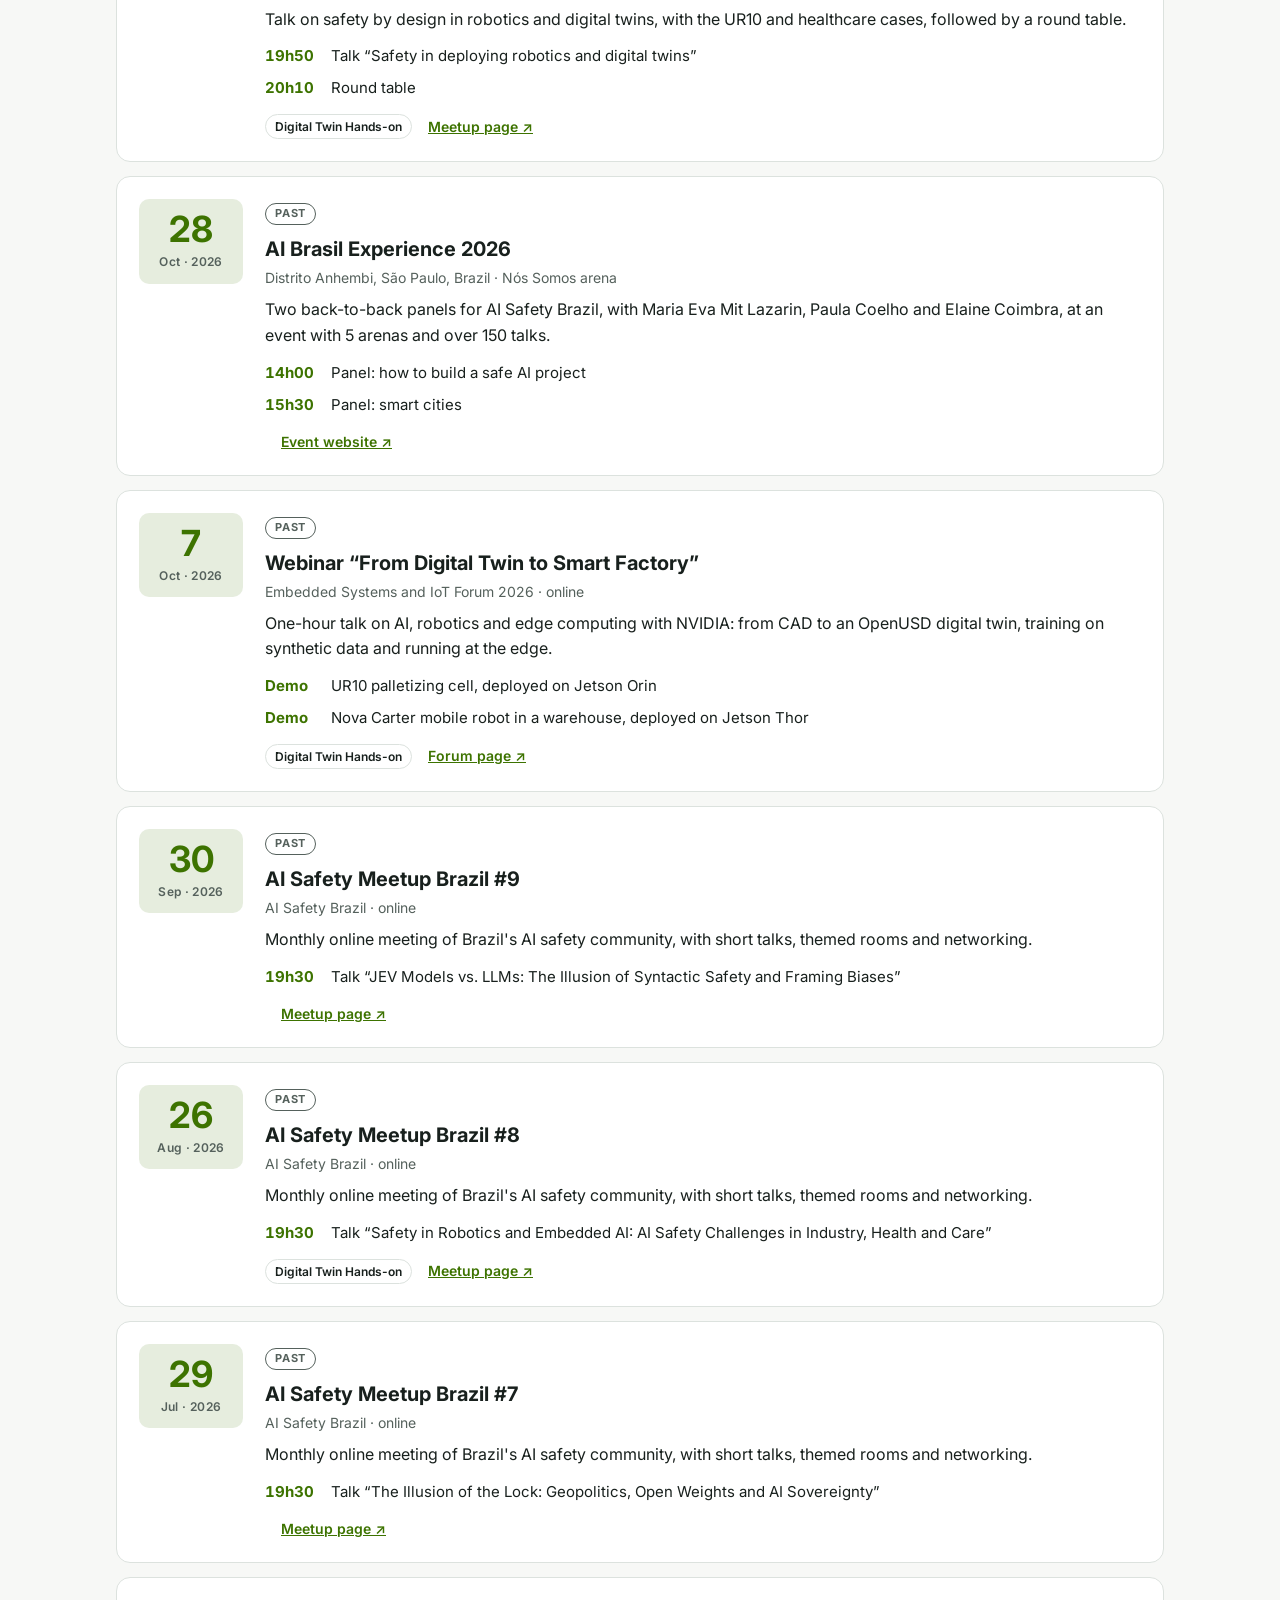
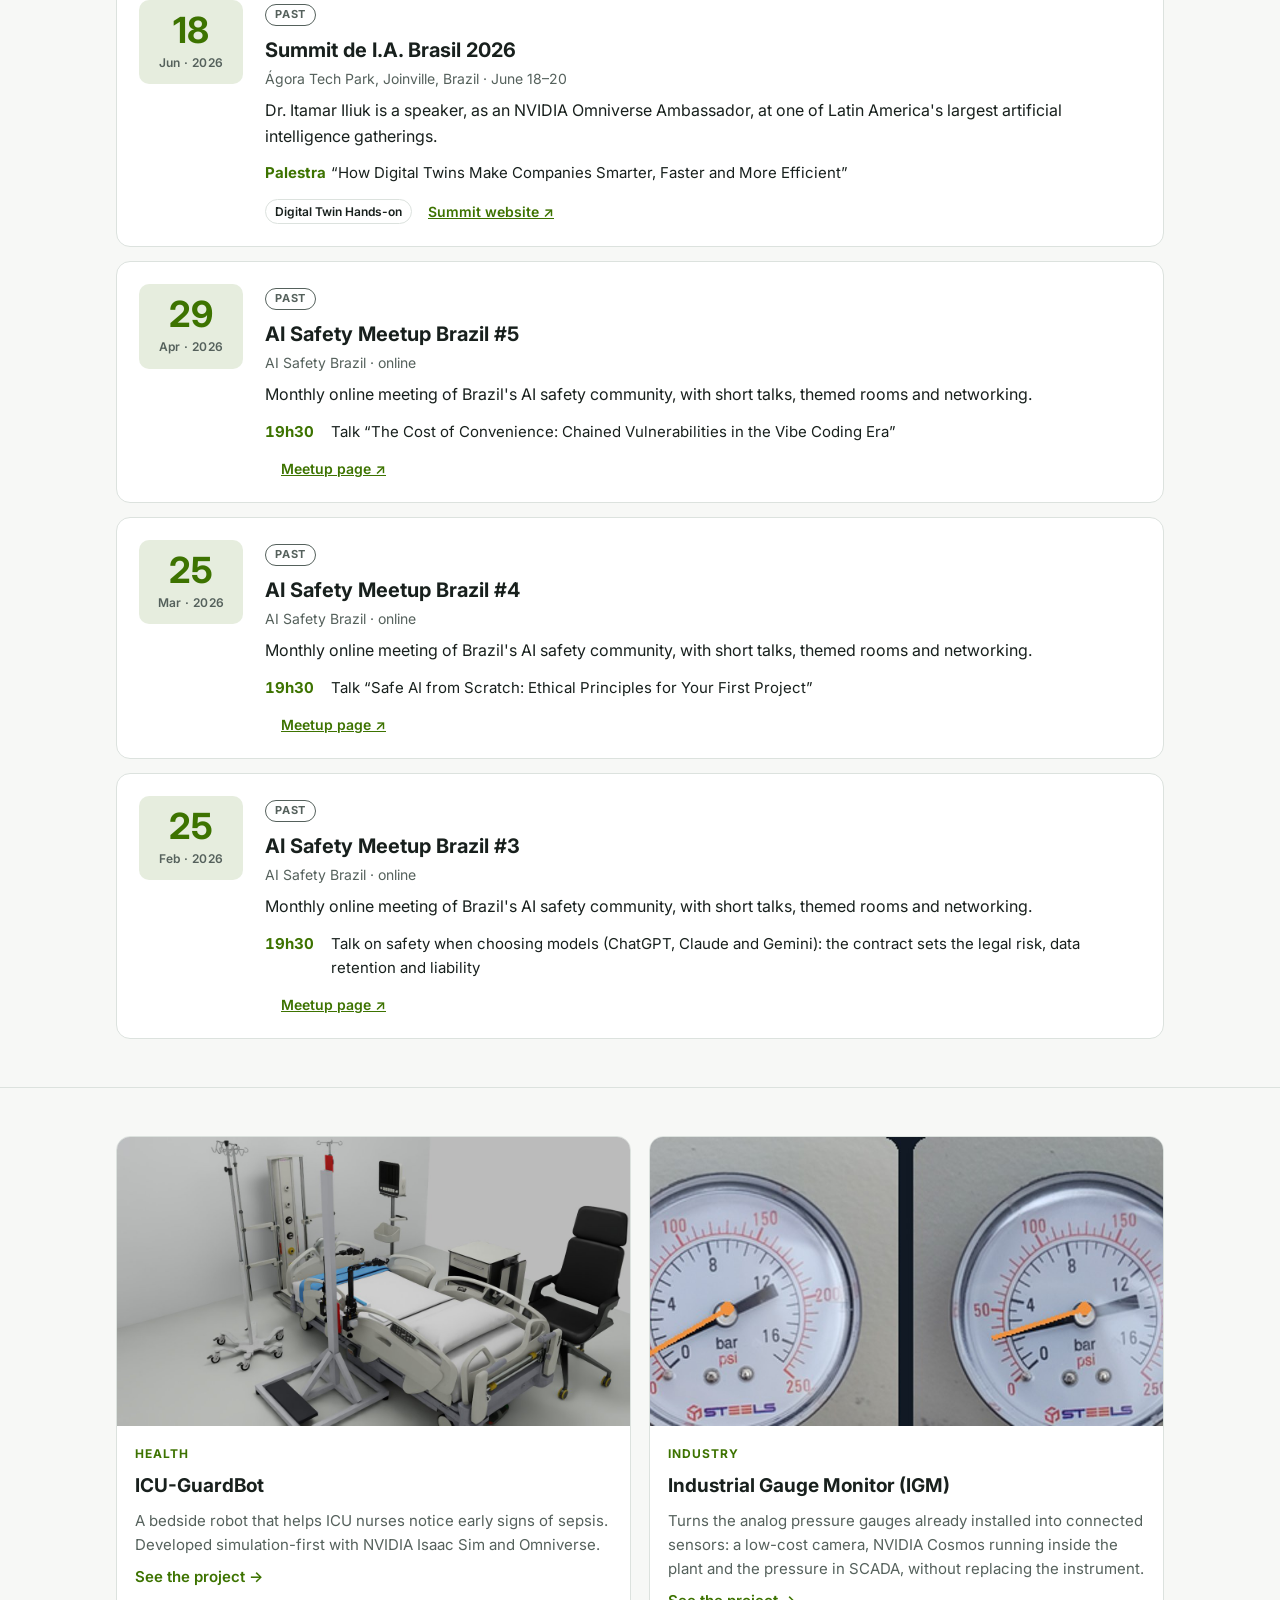
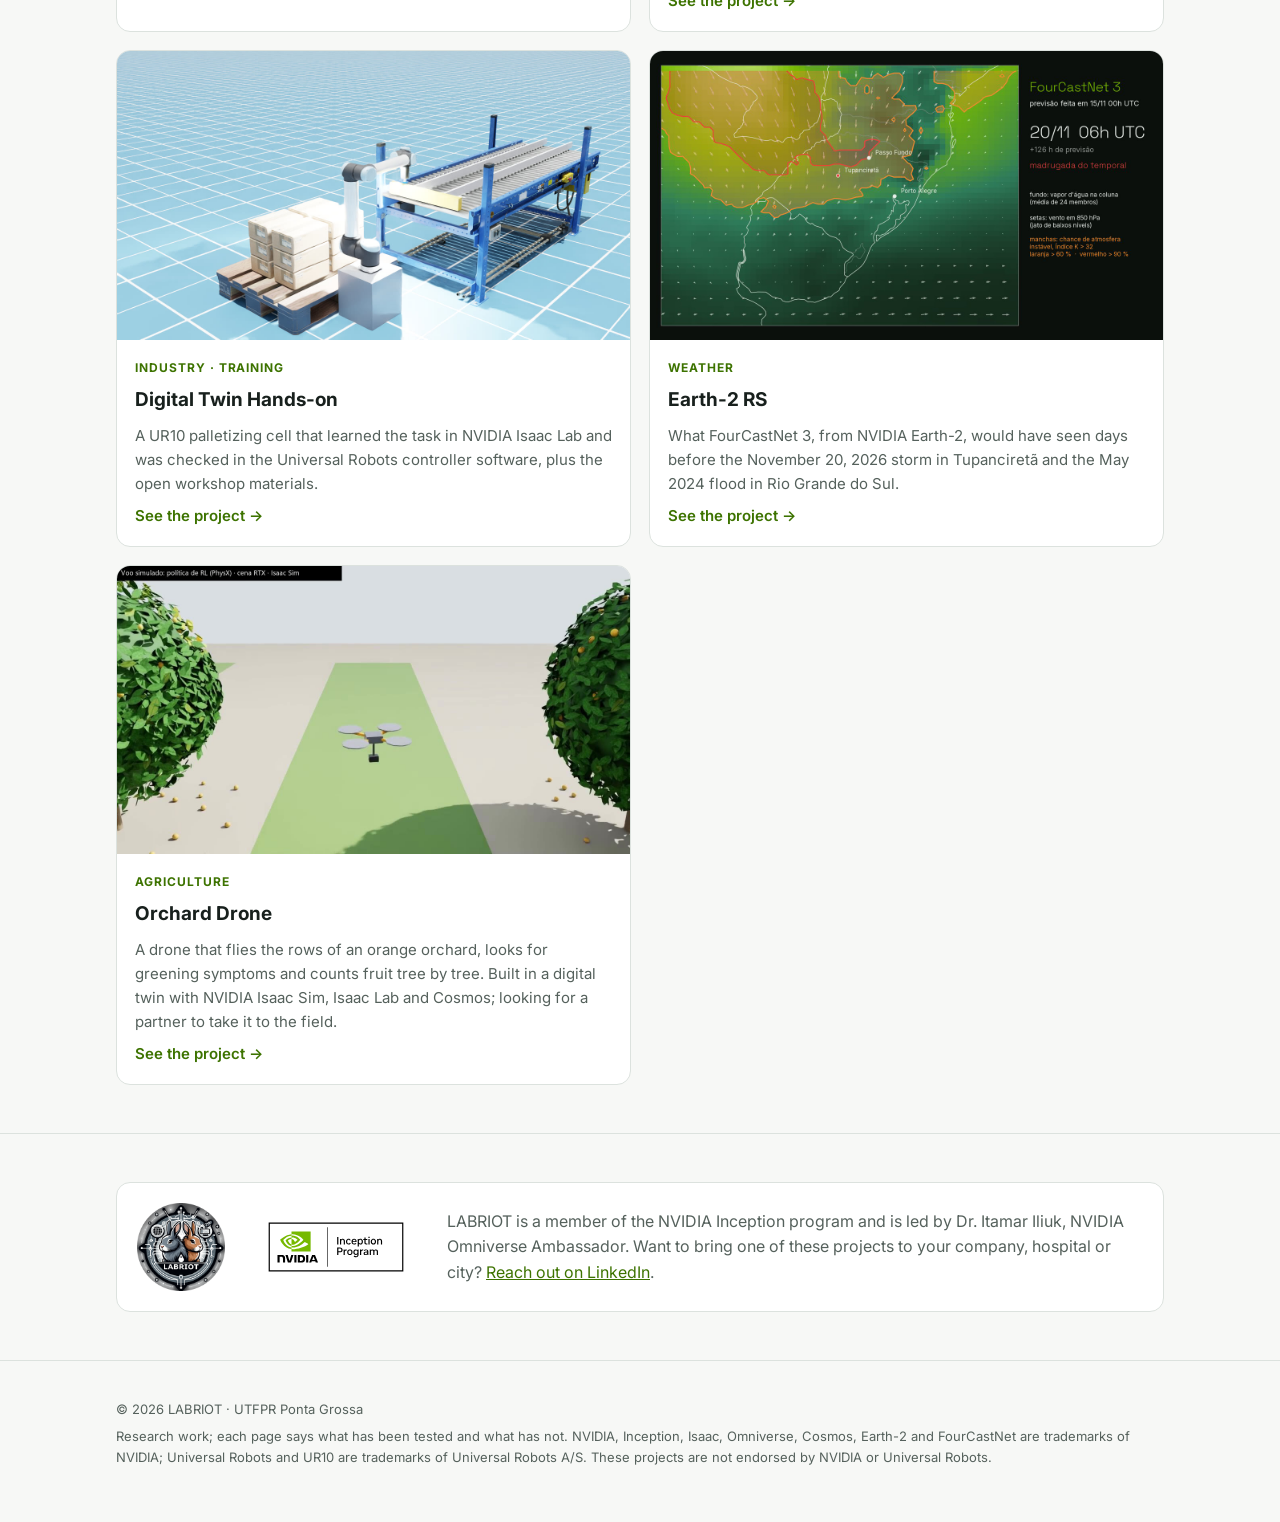
==== commit c6bcfd37: "Projeto Drone no Pomar: card, eventos.json e script de eventos Co-Authored-By: Claude Opus 5.5 <nore" ====
--- a/index.html
+++ b/index.html
@@ -38,8 +38,8 @@
     <span class="badge">NVIDIA Omniverse Ambassador</span>
   </div>
   <h1><span lang="pt">Projetos do <span class="hl">LABRIOT</span></span><span lang="en"><span class="hl">LABRIOT</span> projects</span></h1>
-  <p class="lede" lang="pt">O Laboratório de Robótica e IoT da UTFPR Ponta Grossa leva robótica, gêmeos digitais e IA para problemas reais da saúde, da indústria e do clima. Cada projeto tem uma página aberta, com o que já foi feito e o que ainda falta.</p>
-  <p class="lede" lang="en">The Robotics and IoT Lab at UTFPR Ponta Grossa, Brazil, brings robotics, digital twins and AI to real problems in health, industry and weather. Each project has an open page with what has been done and what is still missing.</p>
+  <p class="lede" lang="pt">O Laboratório de Robótica e IoT da UTFPR Ponta Grossa leva robótica, gêmeos digitais e IA para problemas reais da saúde, da indústria, do agro e do clima. Cada projeto tem uma página aberta, com o que já foi feito e o que ainda falta.</p>
+  <p class="lede" lang="en">The Robotics and IoT Lab at UTFPR Ponta Grossa, Brazil, brings robotics, digital twins and AI to real problems in health, industry, agriculture and weather. Each project has an open page with what has been done and what is still missing.</p>
 </div></div>
 
 <!-- eventos:inicio -->
@@ -49,7 +49,7 @@
   <p class="sub" lang="pt">Onde o LABRIOT apresenta os seus projetos. A lista cresce a cada participação e fica como histórico.</p><p class="sub" lang="en">Where LABRIOT presents its projects. The list grows with each event and stays as a record.</p>
   <ul class="eventos">
     <li class="ev proximo" id="abinc-2026"><div class="data"><span class="d">25</span><span class="m" lang="pt">nov · 2026</span><span class="m" lang="en">Nov · 2026</span></div><div><span class="st"><span lang="pt">Próximo</span><span lang="en">Upcoming</span></span><h3><span lang="pt">Prêmio IoT ABINC 2026</span><span lang="en">ABINC IoT Award 2026</span></h3><p class="local" lang="pt">inovabra habitat, São Paulo (SP)</p><p class="local" lang="en">inovabra habitat, São Paulo, Brazil</p><p class="resumo" lang="pt">Cerimônia de premiação da 8ª edição. O IGM é finalista; os vencedores de cada categoria são anunciados ao vivo.</p><p class="resumo" lang="en">Award ceremony of the 8th edition. IGM is a finalist; the winners of each category are announced live.</p><ul class="itens"><li><span class="h">17h00</span><span lang="pt">Abertura</span><span lang="en">Opening</span></li><li><span class="h">17h30</span><span lang="pt">Apresentação dos finalistas e anúncio dos vencedores</span><span lang="en">Finalists' presentations and winners announced</span></li></ul><div class="rodape"><span class="proj"><a href="https://itamariliuk.github.io/igm/">IGM</a></span><a href="https://abinc.org.br/premio-iot-2026/#cerimonia-premio-iot-2026"><span lang="pt">Página da premiação</span><span lang="en">Award page</span> ↗</a></div></div></li>
-    <li class="ev proximo" id="ia-summit-pf-2026"><div class="data"><span class="d">27</span><span class="m" lang="pt">nov · 2026</span><span class="m" lang="en">Nov · 2026</span></div><div><span class="st"><span lang="pt">Próximo</span><span lang="en">Upcoming</span></span><h3><span lang="pt">IA Summit Passo Fundo</span><span lang="en">IA Summit Passo Fundo</span></h3><p class="local" lang="pt">UPF Parque, Passo Fundo (RS)</p><p class="local" lang="en">UPF Parque, Passo Fundo, Brazil</p><p class="resumo" lang="pt">A Dra. Itamar Iliuk é palestrante principal, com um workshop, um painel e a palestra da noite, que mostra os quatro projetos do LABRIOT.</p><p class="resumo" lang="en">Dr. Itamar Iliuk is a keynote speaker, with a workshop, a panel and the evening keynote, which shows all four LABRIOT projects.</p><ul class="itens"><li><span class="h">09h00</span><span lang="pt">Workshop Digital Twin Hands-on · Arena, Prédio 3</span><span lang="en">Digital Twin Hands-on workshop · Arena, Building 3</span></li><li><span class="h">16h45</span><span lang="pt">Painel “Do prompt à empresa autônoma” · Stage Valley, Prédio 1</span><span lang="en">Panel “From prompt to autonomous company” · Stage Valley, Building 1</span></li><li><span class="h">19h30</span><span lang="pt">Palestra principal “Como gêmeos digitais criam empresas mais inteligentes, rápidas e eficientes” · Stage Valley, Prédio 1</span><span lang="en">Keynote “How digital twins make companies smarter, faster and more efficient” · Stage Valley, Building 1</span></li></ul><div class="rodape"><span class="proj"><a href="https://itamariliuk.github.io/digital-twin-hands-on/">Digital Twin Hands-on</a><a href="https://itamariliuk.github.io/earth2-rs-eventos-severos/">Earth-2 RS</a><a href="https://itamariliuk.github.io/igm/">IGM</a><a href="https://itamariliuk.github.io/icu-guardbot/">ICU-GuardBot</a></span><a href="https://iasummitpassofundo.com.br/programacao"><span lang="pt">Programação do Summit</span><span lang="en">Summit programme</span> ↗</a></div></div></li>
+    <li class="ev proximo" id="ia-summit-pf-2026"><div class="data"><span class="d">27</span><span class="m" lang="pt">nov · 2026</span><span class="m" lang="en">Nov · 2026</span></div><div><span class="st"><span lang="pt">Próximo</span><span lang="en">Upcoming</span></span><h3><span lang="pt">IA Summit Passo Fundo</span><span lang="en">IA Summit Passo Fundo</span></h3><p class="local" lang="pt">UPF Parque, Passo Fundo (RS)</p><p class="local" lang="en">UPF Parque, Passo Fundo, Brazil</p><p class="resumo" lang="pt">A Dra. Itamar Iliuk é palestrante principal, com um workshop, um painel e a palestra da noite, que mostra os cinco projetos do LABRIOT.</p><p class="resumo" lang="en">Dr. Itamar Iliuk is a keynote speaker, with a workshop, a panel and the evening keynote, which shows all five LABRIOT projects.</p><ul class="itens"><li><span class="h">09h00</span><span lang="pt">Workshop Digital Twin Hands-on · Arena, Prédio 3</span><span lang="en">Digital Twin Hands-on workshop · Arena, Building 3</span></li><li><span class="h">16h45</span><span lang="pt">Painel “Do prompt à empresa autônoma” · Stage Valley, Prédio 1</span><span lang="en">Panel “From prompt to autonomous company” · Stage Valley, Building 1</span></li><li><span class="h">19h30</span><span lang="pt">Palestra principal “Como gêmeos digitais criam empresas mais inteligentes, rápidas e eficientes” · Stage Valley, Prédio 1</span><span lang="en">Keynote “How digital twins make companies smarter, faster and more efficient” · Stage Valley, Building 1</span></li></ul><div class="rodape"><span class="proj"><a href="https://itamariliuk.github.io/digital-twin-hands-on/">Digital Twin Hands-on</a><a href="https://itamariliuk.github.io/earth2-rs-eventos-severos/">Earth-2 RS</a><a href="https://itamariliuk.github.io/igm/">IGM</a><a href="https://itamariliuk.github.io/icu-guardbot/">ICU-GuardBot</a><a href="https://itamariliuk.github.io/drone-pomar/">Drone no Pomar</a></span><a href="https://iasummitpassofundo.com.br/programacao"><span lang="pt">Programação do Summit</span><span lang="en">Summit programme</span> ↗</a></div></div></li>
     <li class="ev proximo" id="summit-ia-joinville-2027"><div class="data"><span class="d">23</span><span class="m" lang="pt">jun · 2027</span><span class="m" lang="en">Jun · 2027</span></div><div><span class="st"><span lang="pt">Próximo</span><span lang="en">Upcoming</span></span><h3><span lang="pt">Summit de I.A. Brasil 2027 · Turing 115</span><span lang="en">Summit de I.A. Brasil 2027 · Turing 115</span></h3><p class="local" lang="pt">Ágora Tech Park, Joinville (SC) · 23 a 26 de junho de 2027</p><p class="local" lang="en">Ágora Tech Park, Joinville, Brazil · June 23–26, 2027</p><p class="resumo" lang="pt">A Dra. Itamar Iliuk volta como palestrante na edição que celebra os 115 anos de Alan Turing, com oito trilhas e seis palcos simultâneos.</p><p class="resumo" lang="en">Dr. Itamar Iliuk returns as a speaker at the edition celebrating Alan Turing's 115th birthday, with eight tracks and six simultaneous stages.</p><ul class="itens"><li><span class="h">Palestra</span><span lang="pt">Tema e horário a confirmar</span><span lang="en">Topic and time to be confirmed</span></li></ul><div class="rodape"><span class="proj"><a href="https://itamariliuk.github.io/digital-twin-hands-on/">Digital Twin Hands-on</a></span><a href="https://www.summitdeinteligenciaartificial.com/"><span lang="pt">Site do Summit</span><span lang="en">Summit website</span> ↗</a></div></div></li>
     <li class="ev realizado" id="ai-safety-oracle-2026"><div class="data"><span class="d">13</span><span class="m" lang="pt">nov · 2026</span><span class="m" lang="en">Nov · 2026</span></div><div><span class="st"><span lang="pt">Realizado</span><span lang="en">Past</span></span><h3><span lang="pt">AI Safety Meetup Brazil &amp; Oracle</span><span lang="en">AI Safety Meetup Brazil &amp; Oracle</span></h3><p class="local" lang="pt">Oracle Innovation Center, São Paulo (SP), com transmissão online</p><p class="local" lang="en">Oracle Innovation Center, São Paulo, Brazil, also streamed online</p><p class="resumo" lang="pt">Palestra sobre segurança por construção em robótica e gêmeos digitais, com os casos do UR10 e da saúde, seguida de mesa-redonda.</p><p class="resumo" lang="en">Talk on safety by design in robotics and digital twins, with the UR10 and healthcare cases, followed by a round table.</p><ul class="itens"><li><span class="h">19h50</span><span lang="pt">Palestra “Segurança na implementação de robótica e digital twins”</span><span lang="en">Talk “Safety in deploying robotics and digital twins”</span></li><li><span class="h">20h10</span><span lang="pt">Mesa-redonda</span><span lang="en">Round table</span></li></ul><div class="rodape"><span class="proj"><a href="https://itamariliuk.github.io/digital-twin-hands-on/">Digital Twin Hands-on</a></span><a href="https://luma.com/beltqv5z"><span lang="pt">Página do Meetup</span><span lang="en">Meetup page</span> ↗</a></div></div></li>
     <li class="ev realizado" id="ai-brasil-experience-2026"><div class="data"><span class="d">28</span><span class="m" lang="pt">out · 2026</span><span class="m" lang="en">Oct · 2026</span></div><div><span class="st"><span lang="pt">Realizado</span><span lang="en">Past</span></span><h3><span lang="pt">AI Brasil Experience 2026</span><span lang="en">AI Brasil Experience 2026</span></h3><p class="local" lang="pt">Distrito Anhembi, São Paulo (SP) · Arena Nós Somos</p><p class="local" lang="en">Distrito Anhembi, São Paulo, Brazil · Nós Somos arena</p><p class="resumo" lang="pt">Dois painéis seguidos pela AI Safety Brazil, com Maria Eva Mit Lazarin, Paula Coelho e Elaine Coimbra, num evento com 5 arenas e mais de 150 palestras.</p><p class="resumo" lang="en">Two back-to-back panels for AI Safety Brazil, with Maria Eva Mit Lazarin, Paula Coelho and Elaine Coimbra, at an event with 5 arenas and over 150 talks.</p><ul class="itens"><li><span class="h">14h00</span><span lang="pt">Painel: como desenvolver um projeto de IA seguro</span><span lang="en">Panel: how to build a safe AI project</span></li><li><span class="h">15h30</span><span lang="pt">Painel: cidades inteligentes</span><span lang="en">Panel: smart cities</span></li></ul><div class="rodape"><span class="proj"></span><a href="https://aibrasilexperience.com/"><span lang="pt">Site do evento</span><span lang="en">Event website</span> ↗</a></div></div></li>
@@ -106,6 +106,15 @@
         <p lang="en">What FourCastNet 3, from NVIDIA Earth-2, would have seen days before the November 20, 2026 storm in Tupanciretã and the May 2024 flood in Rio Grande do Sul.</p>
         <span class="go"><span lang="pt">Ver o projeto →</span><span lang="en">See the project →</span></span>
       </div>
+    <a class="projeto" href="https://itamariliuk.github.io/drone-pomar/">
+      <img src="assets/img/drone-pomar.jpg" width="1280" height="720" alt="Simulated quadcopter flying between two rows of orange trees, rendered in NVIDIA Isaac Sim">
+      <div class="txt">
+        <span class="area"><span lang="pt">Agro</span><span lang="en">Agriculture</span></span>
+        <h3><span lang="pt">Drone no Pomar</span><span lang="en">Orchard Drone</span></h3>
+        <p lang="pt">Um drone que voa pelas entrelinhas do pomar de laranja, procura sintomas de greening e conta os frutos planta a planta. Construído num gêmeo digital com NVIDIA Isaac Sim, Isaac Lab e Cosmos; em busca de um parceiro para ir a campo.</p>
+        <p lang="en">A drone that flies the rows of an orange orchard, looks for greening symptoms and counts fruit tree by tree. Built in a digital twin with NVIDIA Isaac Sim, Isaac Lab and Cosmos; looking for a partner to take it to the field.</p>
+        <span class="go"><span lang="pt">Ver o projeto →</span><span lang="en">See the project →</span></span>
+      </div>
     </a>
   </div>
 </div></section>
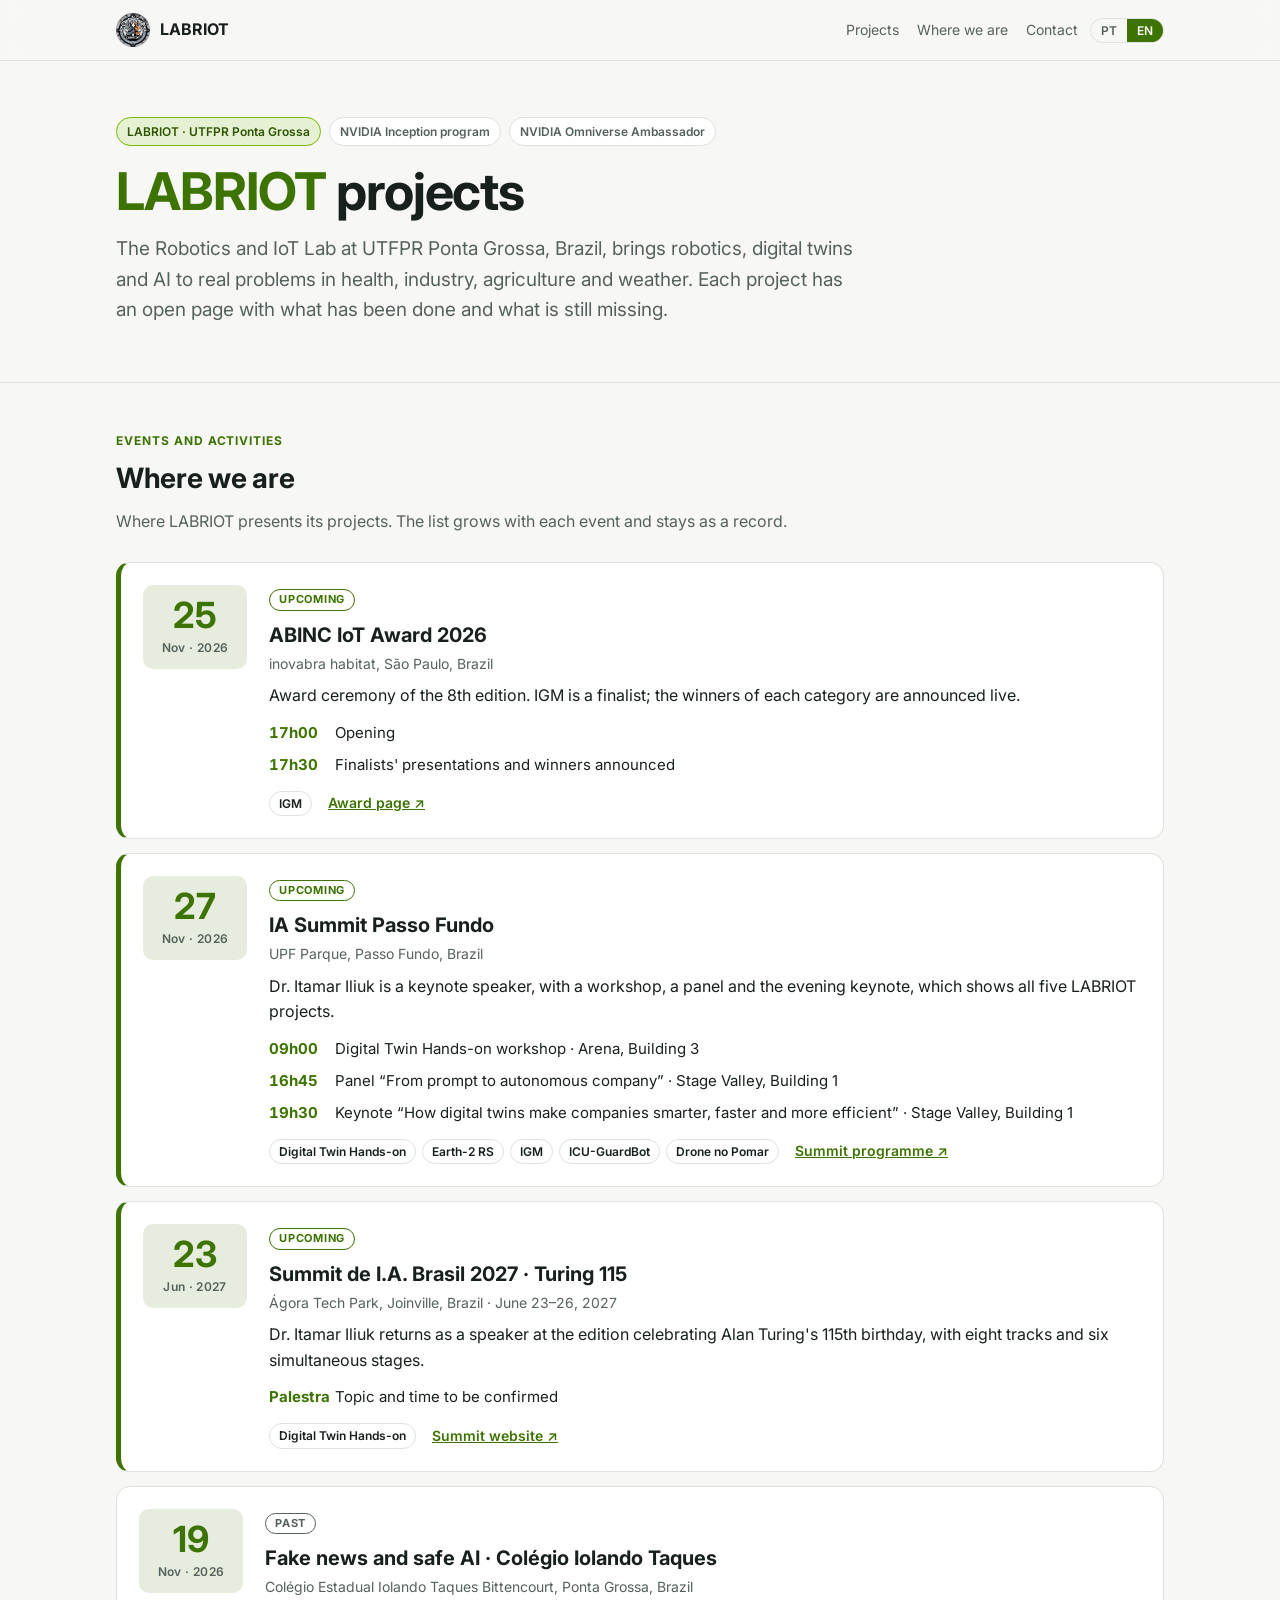
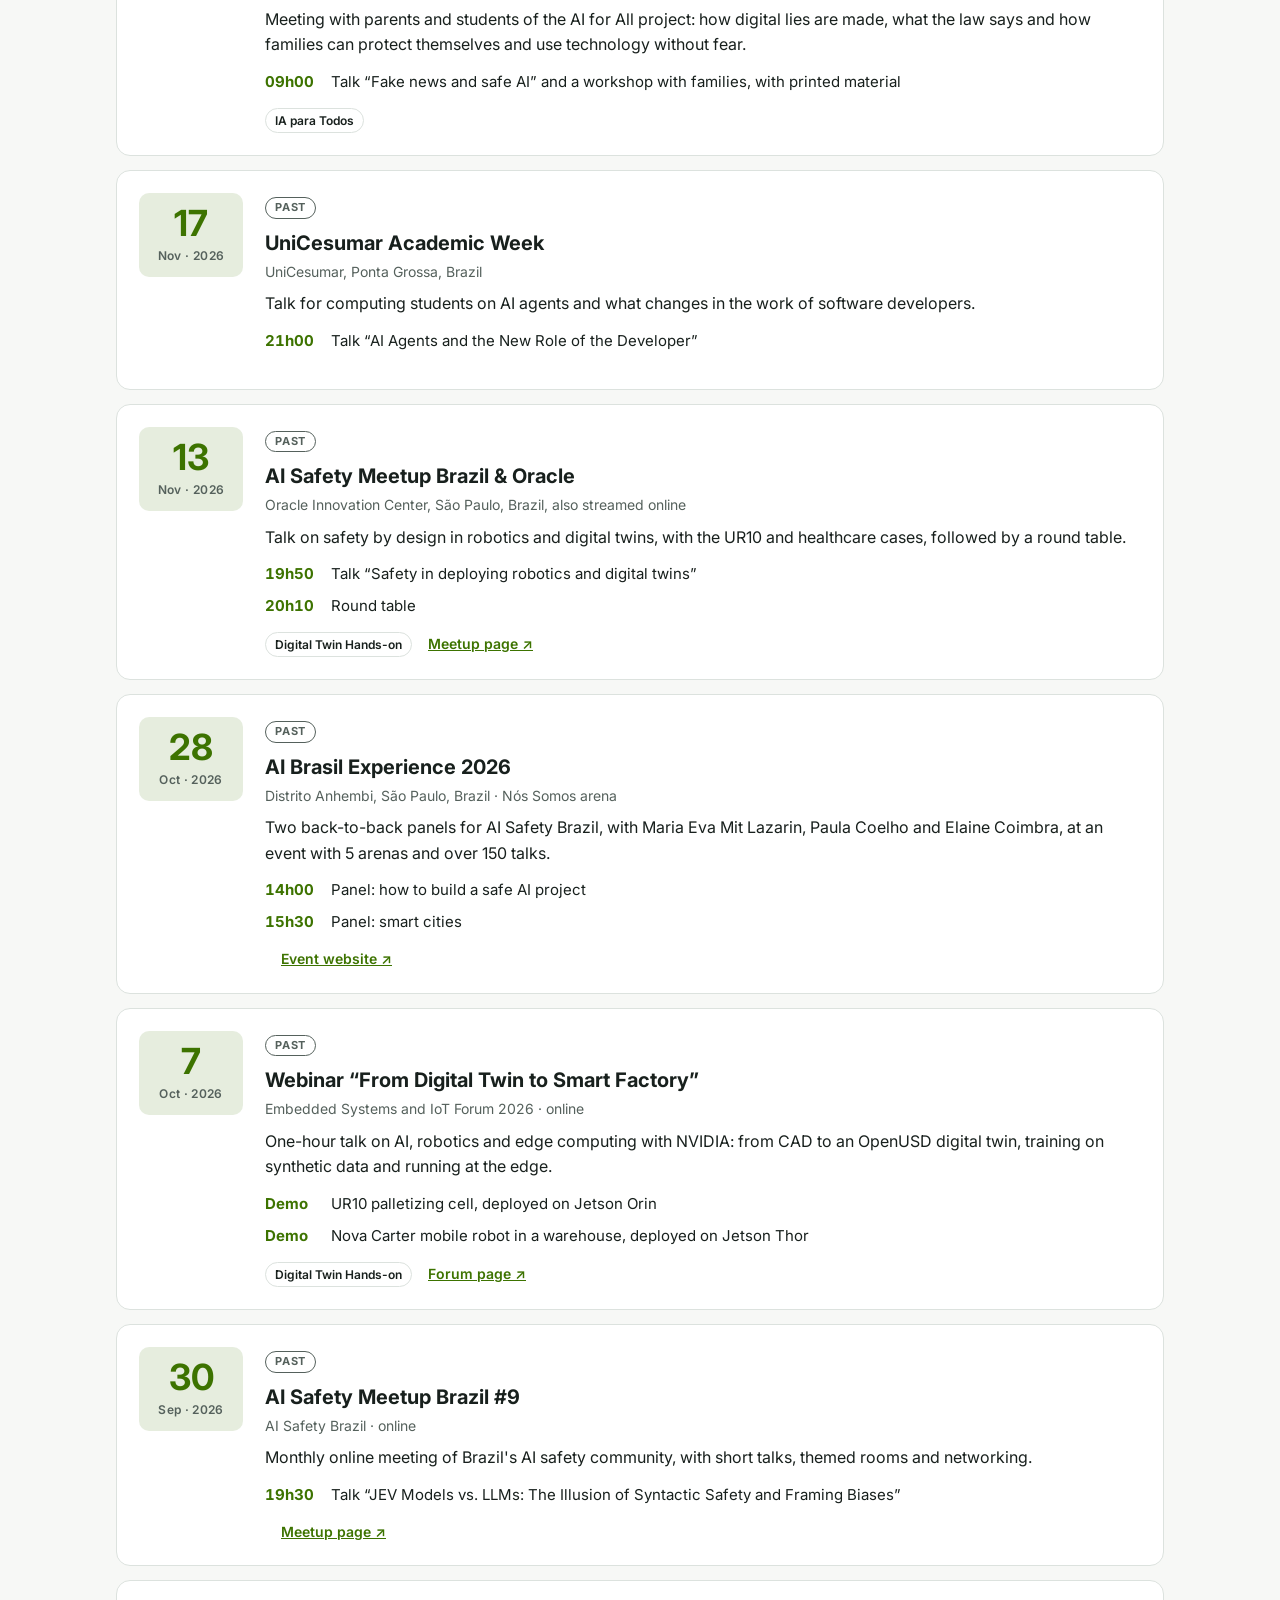
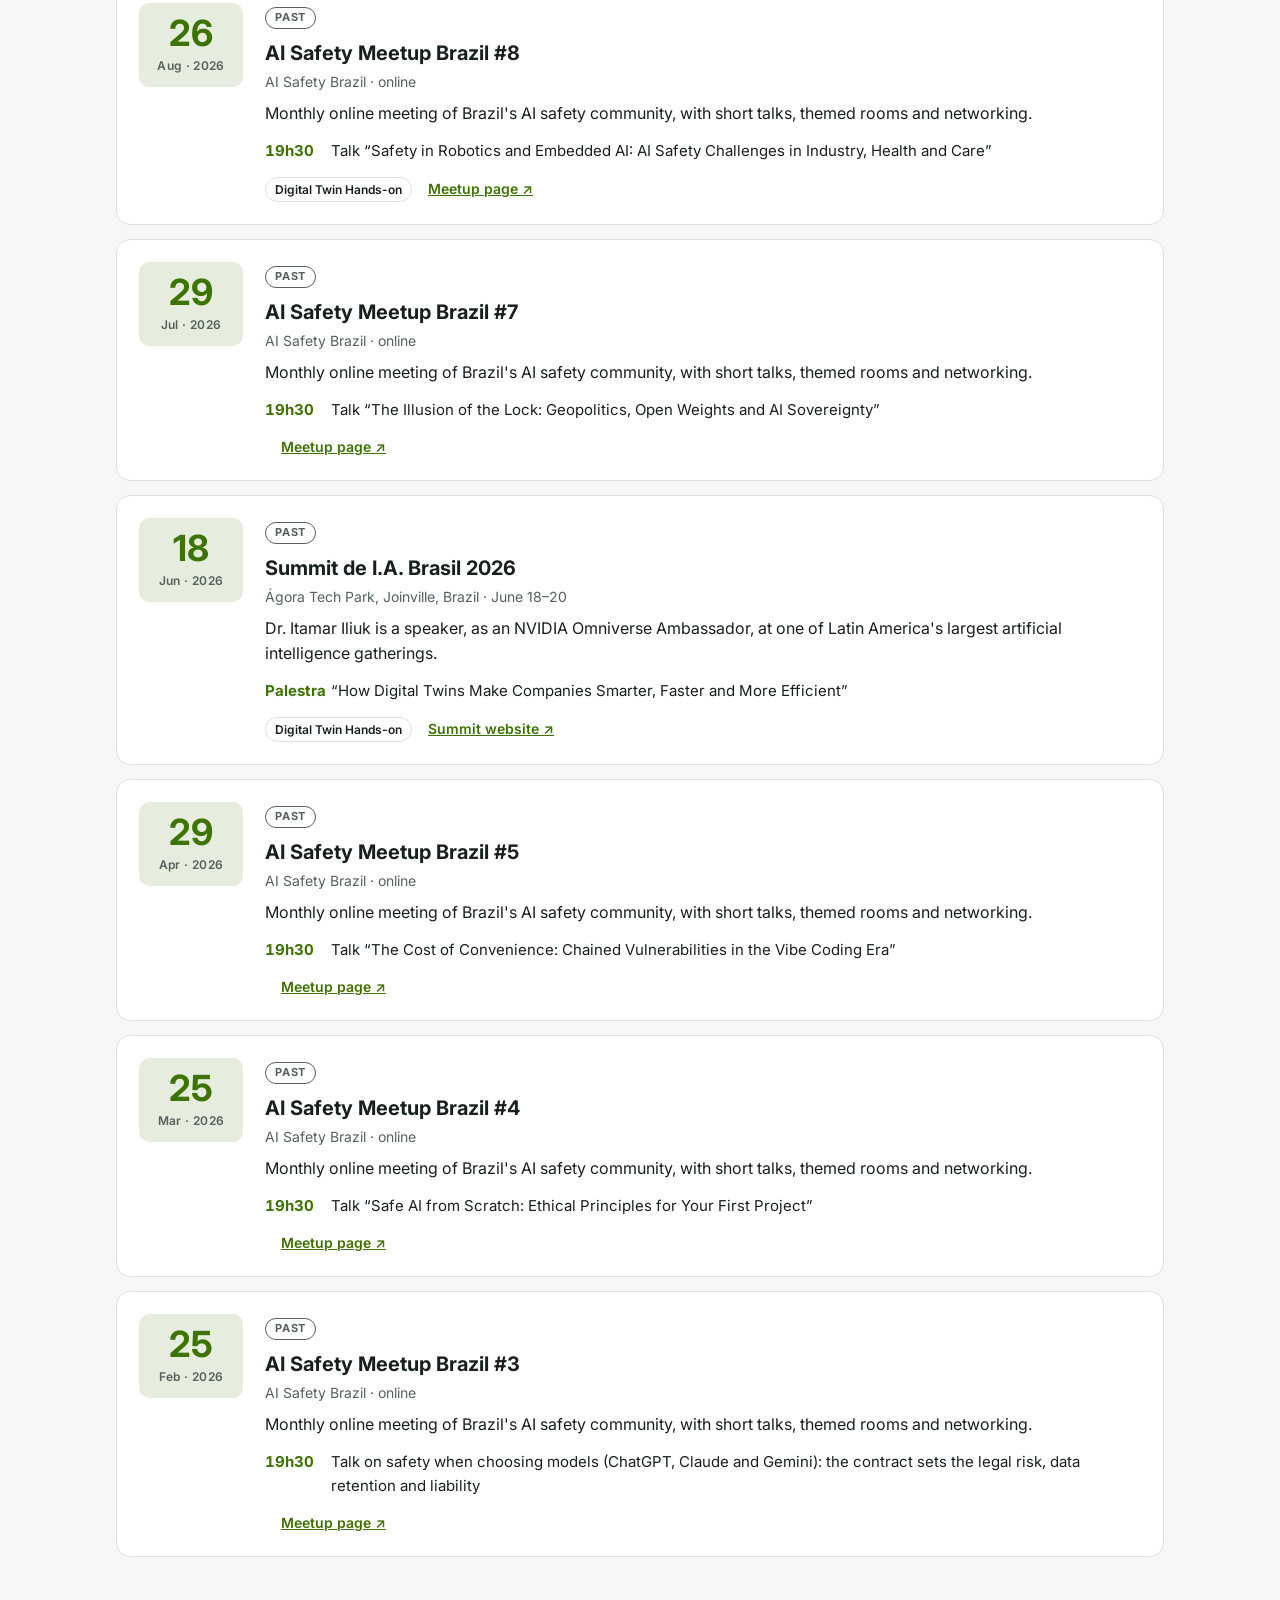
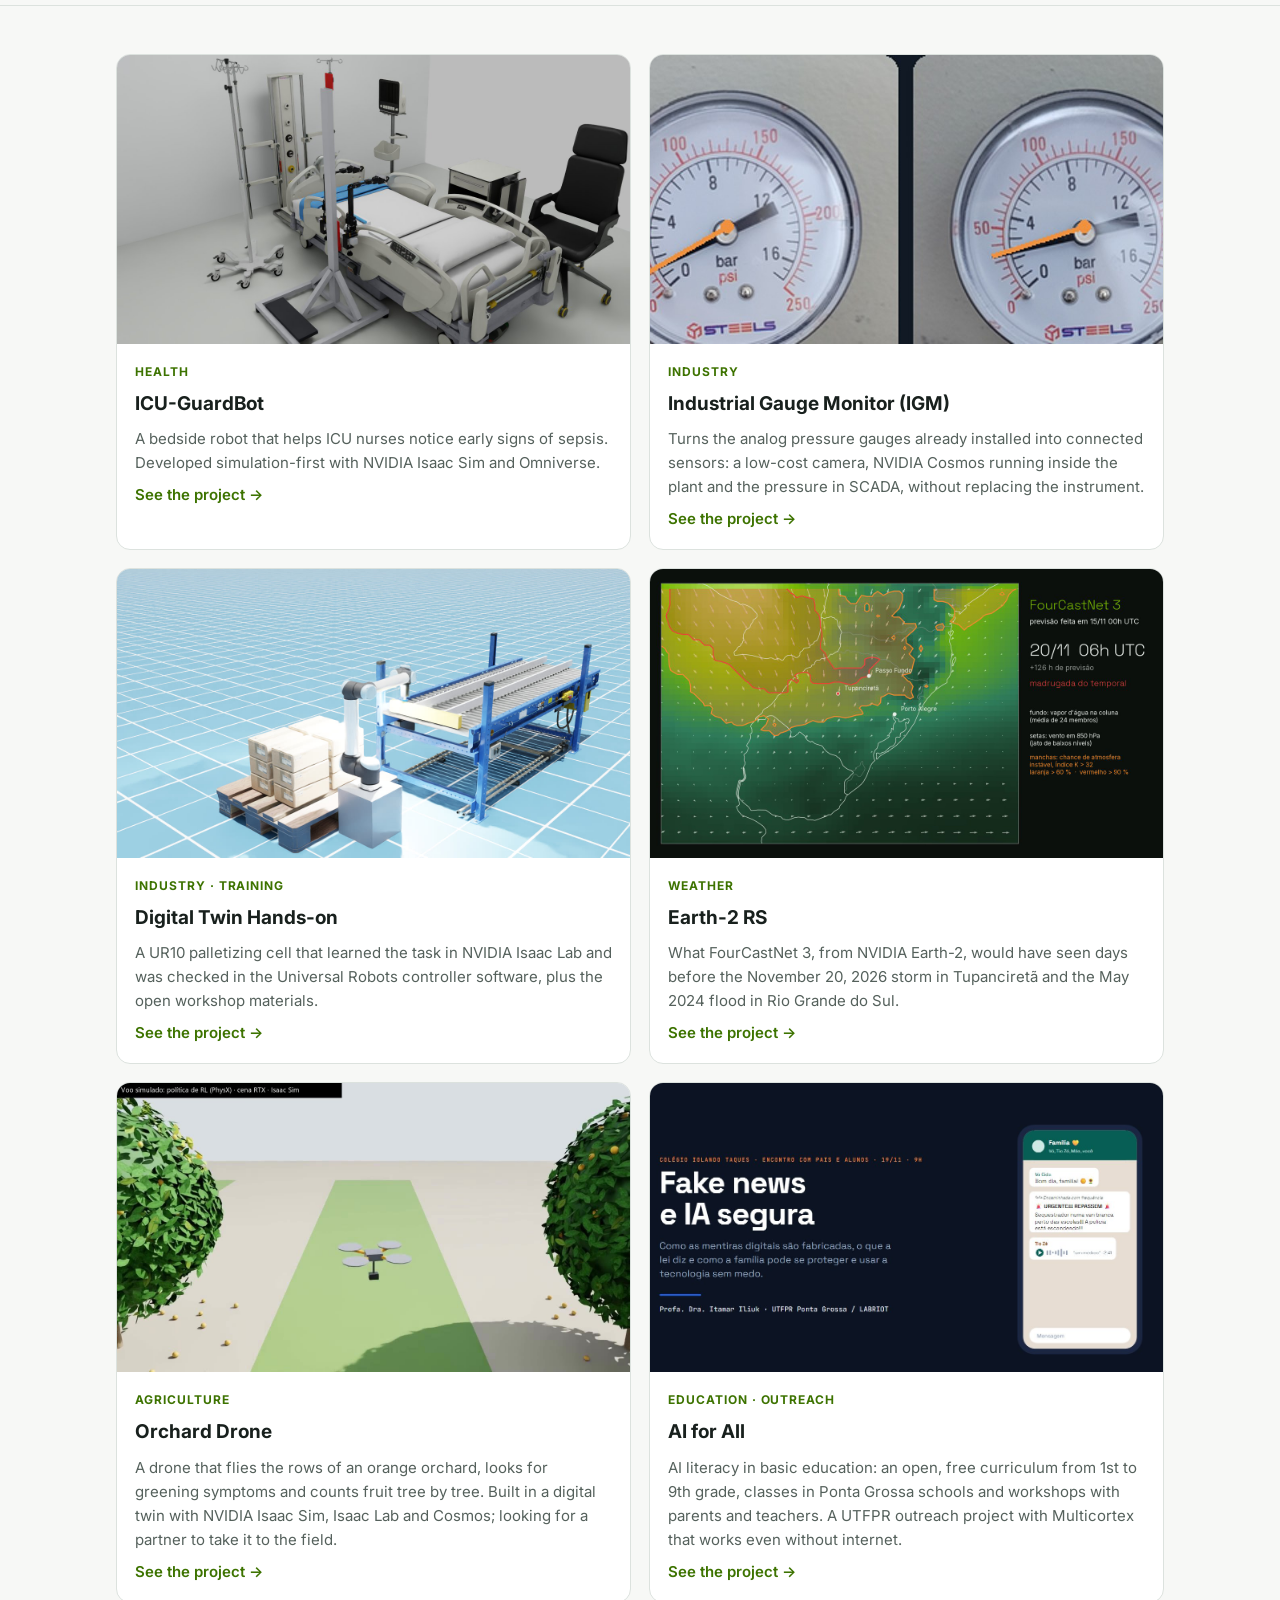
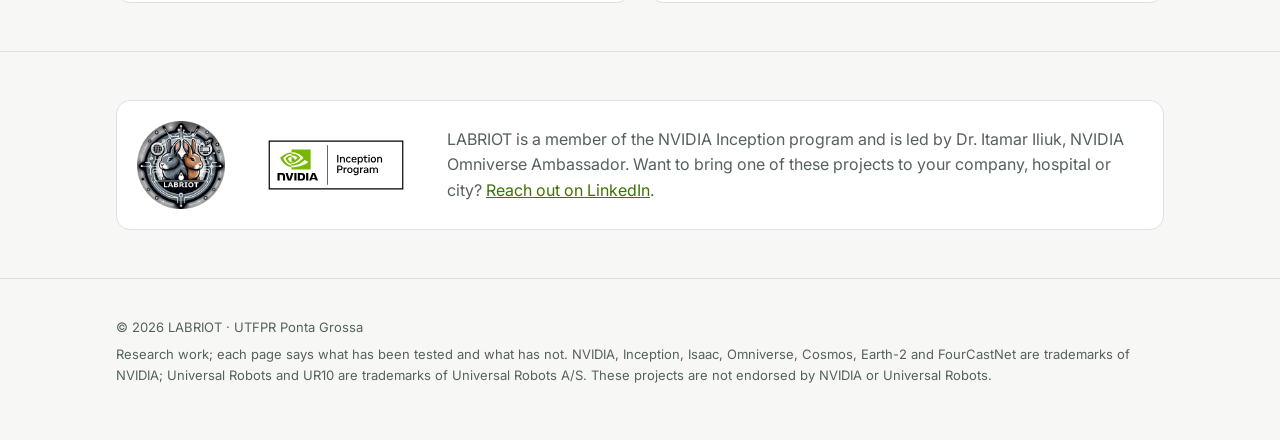
==== commit fd585a74: "IA para Todos no LABRIOT; eventos UniCesumar (17/11) e Fake news no Iolando Taques (19/11) Co-Author" ====
--- a/index.html
+++ b/index.html
@@ -51,6 +51,8 @@
     <li class="ev proximo" id="abinc-2026"><div class="data"><span class="d">25</span><span class="m" lang="pt">nov · 2026</span><span class="m" lang="en">Nov · 2026</span></div><div><span class="st"><span lang="pt">Próximo</span><span lang="en">Upcoming</span></span><h3><span lang="pt">Prêmio IoT ABINC 2026</span><span lang="en">ABINC IoT Award 2026</span></h3><p class="local" lang="pt">inovabra habitat, São Paulo (SP)</p><p class="local" lang="en">inovabra habitat, São Paulo, Brazil</p><p class="resumo" lang="pt">Cerimônia de premiação da 8ª edição. O IGM é finalista; os vencedores de cada categoria são anunciados ao vivo.</p><p class="resumo" lang="en">Award ceremony of the 8th edition. IGM is a finalist; the winners of each category are announced live.</p><ul class="itens"><li><span class="h">17h00</span><span lang="pt">Abertura</span><span lang="en">Opening</span></li><li><span class="h">17h30</span><span lang="pt">Apresentação dos finalistas e anúncio dos vencedores</span><span lang="en">Finalists' presentations and winners announced</span></li></ul><div class="rodape"><span class="proj"><a href="https://itamariliuk.github.io/igm/">IGM</a></span><a href="https://abinc.org.br/premio-iot-2026/#cerimonia-premio-iot-2026"><span lang="pt">Página da premiação</span><span lang="en">Award page</span> ↗</a></div></div></li>
     <li class="ev proximo" id="ia-summit-pf-2026"><div class="data"><span class="d">27</span><span class="m" lang="pt">nov · 2026</span><span class="m" lang="en">Nov · 2026</span></div><div><span class="st"><span lang="pt">Próximo</span><span lang="en">Upcoming</span></span><h3><span lang="pt">IA Summit Passo Fundo</span><span lang="en">IA Summit Passo Fundo</span></h3><p class="local" lang="pt">UPF Parque, Passo Fundo (RS)</p><p class="local" lang="en">UPF Parque, Passo Fundo, Brazil</p><p class="resumo" lang="pt">A Dra. Itamar Iliuk é palestrante principal, com um workshop, um painel e a palestra da noite, que mostra os cinco projetos do LABRIOT.</p><p class="resumo" lang="en">Dr. Itamar Iliuk is a keynote speaker, with a workshop, a panel and the evening keynote, which shows all five LABRIOT projects.</p><ul class="itens"><li><span class="h">09h00</span><span lang="pt">Workshop Digital Twin Hands-on · Arena, Prédio 3</span><span lang="en">Digital Twin Hands-on workshop · Arena, Building 3</span></li><li><span class="h">16h45</span><span lang="pt">Painel “Do prompt à empresa autônoma” · Stage Valley, Prédio 1</span><span lang="en">Panel “From prompt to autonomous company” · Stage Valley, Building 1</span></li><li><span class="h">19h30</span><span lang="pt">Palestra principal “Como gêmeos digitais criam empresas mais inteligentes, rápidas e eficientes” · Stage Valley, Prédio 1</span><span lang="en">Keynote “How digital twins make companies smarter, faster and more efficient” · Stage Valley, Building 1</span></li></ul><div class="rodape"><span class="proj"><a href="https://itamariliuk.github.io/digital-twin-hands-on/">Digital Twin Hands-on</a><a href="https://itamariliuk.github.io/earth2-rs-eventos-severos/">Earth-2 RS</a><a href="https://itamariliuk.github.io/igm/">IGM</a><a href="https://itamariliuk.github.io/icu-guardbot/">ICU-GuardBot</a><a href="https://itamariliuk.github.io/drone-pomar/">Drone no Pomar</a></span><a href="https://iasummitpassofundo.com.br/programacao"><span lang="pt">Programação do Summit</span><span lang="en">Summit programme</span> ↗</a></div></div></li>
     <li class="ev proximo" id="summit-ia-joinville-2027"><div class="data"><span class="d">23</span><span class="m" lang="pt">jun · 2027</span><span class="m" lang="en">Jun · 2027</span></div><div><span class="st"><span lang="pt">Próximo</span><span lang="en">Upcoming</span></span><h3><span lang="pt">Summit de I.A. Brasil 2027 · Turing 115</span><span lang="en">Summit de I.A. Brasil 2027 · Turing 115</span></h3><p class="local" lang="pt">Ágora Tech Park, Joinville (SC) · 23 a 26 de junho de 2027</p><p class="local" lang="en">Ágora Tech Park, Joinville, Brazil · June 23–26, 2027</p><p class="resumo" lang="pt">A Dra. Itamar Iliuk volta como palestrante na edição que celebra os 115 anos de Alan Turing, com oito trilhas e seis palcos simultâneos.</p><p class="resumo" lang="en">Dr. Itamar Iliuk returns as a speaker at the edition celebrating Alan Turing's 115th birthday, with eight tracks and six simultaneous stages.</p><ul class="itens"><li><span class="h">Palestra</span><span lang="pt">Tema e horário a confirmar</span><span lang="en">Topic and time to be confirmed</span></li></ul><div class="rodape"><span class="proj"><a href="https://itamariliuk.github.io/digital-twin-hands-on/">Digital Twin Hands-on</a></span><a href="https://www.summitdeinteligenciaartificial.com/"><span lang="pt">Site do Summit</span><span lang="en">Summit website</span> ↗</a></div></div></li>
+    <li class="ev realizado" id="fakenews-iolando-2026"><div class="data"><span class="d">19</span><span class="m" lang="pt">nov · 2026</span><span class="m" lang="en">Nov · 2026</span></div><div><span class="st"><span lang="pt">Realizado</span><span lang="en">Past</span></span><h3><span lang="pt">Fake news e IA segura · Colégio Iolando Taques</span><span lang="en">Fake news and safe AI · Colégio Iolando Taques</span></h3><p class="local" lang="pt">Colégio Estadual Iolando Taques Bittencourt, Ponta Grossa (PR)</p><p class="local" lang="en">Colégio Estadual Iolando Taques Bittencourt, Ponta Grossa, Brazil</p><p class="resumo" lang="pt">Encontro com pais e alunos do projeto IA para Todos: como as mentiras digitais são fabricadas, o que a lei diz e como a família pode se proteger e usar a tecnologia sem medo.</p><p class="resumo" lang="en">Meeting with parents and students of the AI for All project: how digital lies are made, what the law says and how families can protect themselves and use technology without fear.</p><ul class="itens"><li><span class="h">09h00</span><span lang="pt">Palestra “Fake news e IA segura” e oficina com as famílias, com material impresso</span><span lang="en">Talk “Fake news and safe AI” and a workshop with families, with printed material</span></li></ul><div class="rodape"><span class="proj"><a href="https://itamariliuk.github.io/ia-para-todos/">IA para Todos</a></span></div></div></li>
+    <li class="ev realizado" id="unicesumar-semana-academica-2026"><div class="data"><span class="d">17</span><span class="m" lang="pt">nov · 2026</span><span class="m" lang="en">Nov · 2026</span></div><div><span class="st"><span lang="pt">Realizado</span><span lang="en">Past</span></span><h3><span lang="pt">Semana Acadêmica UniCesumar</span><span lang="en">UniCesumar Academic Week</span></h3><p class="local" lang="pt">UniCesumar, Ponta Grossa (PR)</p><p class="local" lang="en">UniCesumar, Ponta Grossa, Brazil</p><p class="resumo" lang="pt">Palestra para estudantes de computação sobre agentes de IA e o que muda no trabalho de quem desenvolve software.</p><p class="resumo" lang="en">Talk for computing students on AI agents and what changes in the work of software developers.</p><ul class="itens"><li><span class="h">21h00</span><span lang="pt">Palestra “Agentes de IA e o Novo Papel do Dev”</span><span lang="en">Talk “AI Agents and the New Role of the Developer”</span></li></ul><div class="rodape"><span class="proj"></span></div></div></li>
     <li class="ev realizado" id="ai-safety-oracle-2026"><div class="data"><span class="d">13</span><span class="m" lang="pt">nov · 2026</span><span class="m" lang="en">Nov · 2026</span></div><div><span class="st"><span lang="pt">Realizado</span><span lang="en">Past</span></span><h3><span lang="pt">AI Safety Meetup Brazil &amp; Oracle</span><span lang="en">AI Safety Meetup Brazil &amp; Oracle</span></h3><p class="local" lang="pt">Oracle Innovation Center, São Paulo (SP), com transmissão online</p><p class="local" lang="en">Oracle Innovation Center, São Paulo, Brazil, also streamed online</p><p class="resumo" lang="pt">Palestra sobre segurança por construção em robótica e gêmeos digitais, com os casos do UR10 e da saúde, seguida de mesa-redonda.</p><p class="resumo" lang="en">Talk on safety by design in robotics and digital twins, with the UR10 and healthcare cases, followed by a round table.</p><ul class="itens"><li><span class="h">19h50</span><span lang="pt">Palestra “Segurança na implementação de robótica e digital twins”</span><span lang="en">Talk “Safety in deploying robotics and digital twins”</span></li><li><span class="h">20h10</span><span lang="pt">Mesa-redonda</span><span lang="en">Round table</span></li></ul><div class="rodape"><span class="proj"><a href="https://itamariliuk.github.io/digital-twin-hands-on/">Digital Twin Hands-on</a></span><a href="https://luma.com/beltqv5z"><span lang="pt">Página do Meetup</span><span lang="en">Meetup page</span> ↗</a></div></div></li>
     <li class="ev realizado" id="ai-brasil-experience-2026"><div class="data"><span class="d">28</span><span class="m" lang="pt">out · 2026</span><span class="m" lang="en">Oct · 2026</span></div><div><span class="st"><span lang="pt">Realizado</span><span lang="en">Past</span></span><h3><span lang="pt">AI Brasil Experience 2026</span><span lang="en">AI Brasil Experience 2026</span></h3><p class="local" lang="pt">Distrito Anhembi, São Paulo (SP) · Arena Nós Somos</p><p class="local" lang="en">Distrito Anhembi, São Paulo, Brazil · Nós Somos arena</p><p class="resumo" lang="pt">Dois painéis seguidos pela AI Safety Brazil, com Maria Eva Mit Lazarin, Paula Coelho e Elaine Coimbra, num evento com 5 arenas e mais de 150 palestras.</p><p class="resumo" lang="en">Two back-to-back panels for AI Safety Brazil, with Maria Eva Mit Lazarin, Paula Coelho and Elaine Coimbra, at an event with 5 arenas and over 150 talks.</p><ul class="itens"><li><span class="h">14h00</span><span lang="pt">Painel: como desenvolver um projeto de IA seguro</span><span lang="en">Panel: how to build a safe AI project</span></li><li><span class="h">15h30</span><span lang="pt">Painel: cidades inteligentes</span><span lang="en">Panel: smart cities</span></li></ul><div class="rodape"><span class="proj"></span><a href="https://aibrasilexperience.com/"><span lang="pt">Site do evento</span><span lang="en">Event website</span> ↗</a></div></div></li>
     <li class="ev realizado" id="webinar-embarcados-2026"><div class="data"><span class="d">7</span><span class="m" lang="pt">out · 2026</span><span class="m" lang="en">Oct · 2026</span></div><div><span class="st"><span lang="pt">Realizado</span><span lang="en">Past</span></span><h3><span lang="pt">Webinar “Do Gêmeo Digital à Fábrica Inteligente”</span><span lang="en">Webinar “From Digital Twin to Smart Factory”</span></h3><p class="local" lang="pt">Fórum Sistemas Embarcados e IoT 2026 · online</p><p class="local" lang="en">Embedded Systems and IoT Forum 2026 · online</p><p class="resumo" lang="pt">Palestra de uma hora sobre IA, robótica e edge computing com NVIDIA: do CAD ao gêmeo digital em OpenUSD, treino com dados sintéticos e execução na borda.</p><p class="resumo" lang="en">One-hour talk on AI, robotics and edge computing with NVIDIA: from CAD to an OpenUSD digital twin, training on synthetic data and running at the edge.</p><ul class="itens"><li><span class="h">Demo</span><span lang="pt">Célula de paletização com UR10, fechando em Jetson Orin</span><span lang="en">UR10 palletizing cell, deployed on Jetson Orin</span></li><li><span class="h">Demo</span><span lang="pt">Robô móvel Nova Carter em armazém, fechando em Jetson Thor</span><span lang="en">Nova Carter mobile robot in a warehouse, deployed on Jetson Thor</span></li></ul><div class="rodape"><span class="proj"><a href="https://itamariliuk.github.io/digital-twin-hands-on/">Digital Twin Hands-on</a></span><a href="https://embarcados.com.br/forum-sistemas-embarcados-e-iot-2026/"><span lang="pt">Página do Fórum</span><span lang="en">Forum page</span> ↗</a></div></div></li>
@@ -106,6 +108,7 @@
         <p lang="en">What FourCastNet 3, from NVIDIA Earth-2, would have seen days before the November 20, 2026 storm in Tupanciretã and the May 2024 flood in Rio Grande do Sul.</p>
         <span class="go"><span lang="pt">Ver o projeto →</span><span lang="en">See the project →</span></span>
       </div>
+    </a>
     <a class="projeto" href="https://itamariliuk.github.io/drone-pomar/">
       <img src="assets/img/drone-pomar.jpg" width="1280" height="720" alt="Simulated quadcopter flying between two rows of orange trees, rendered in NVIDIA Isaac Sim">
       <div class="txt">
@@ -113,6 +116,16 @@
         <h3><span lang="pt">Drone no Pomar</span><span lang="en">Orchard Drone</span></h3>
         <p lang="pt">Um drone que voa pelas entrelinhas do pomar de laranja, procura sintomas de greening e conta os frutos planta a planta. Construído num gêmeo digital com NVIDIA Isaac Sim, Isaac Lab e Cosmos; em busca de um parceiro para ir a campo.</p>
         <p lang="en">A drone that flies the rows of an orange orchard, looks for greening symptoms and counts fruit tree by tree. Built in a digital twin with NVIDIA Isaac Sim, Isaac Lab and Cosmos; looking for a partner to take it to the field.</p>
+        <span class="go"><span lang="pt">Ver o projeto →</span><span lang="en">See the project →</span></span>
+      </div>
+    </a>
+    <a class="projeto" href="https://itamariliuk.github.io/ia-para-todos/">
+      <img src="assets/img/ia-para-todos.jpg" width="1280" height="665" alt="Cover slide of the talk Fake news e IA segura, next to a phone showing a family group chat with a forwarded fake alert">
+      <div class="txt">
+        <span class="area"><span lang="pt">Educação · extensão</span><span lang="en">Education · outreach</span></span>
+        <h3><span lang="pt">IA para Todos</span><span lang="en">AI for All</span></h3>
+        <p lang="pt">Letramento em inteligência artificial na educação básica: currículo aberto e gratuito do 1º ao 9º ano, aulas nas escolas de Ponta Grossa e oficinas com pais e professores. Projeto de extensão da UTFPR com a Multicortex, que funciona até sem internet.</p>
+        <p lang="en">AI literacy in basic education: an open, free curriculum from 1st to 9th grade, classes in Ponta Grossa schools and workshops with parents and teachers. A UTFPR outreach project with Multicortex that works even without internet.</p>
         <span class="go"><span lang="pt">Ver o projeto →</span><span lang="en">See the project →</span></span>
       </div>
     </a>
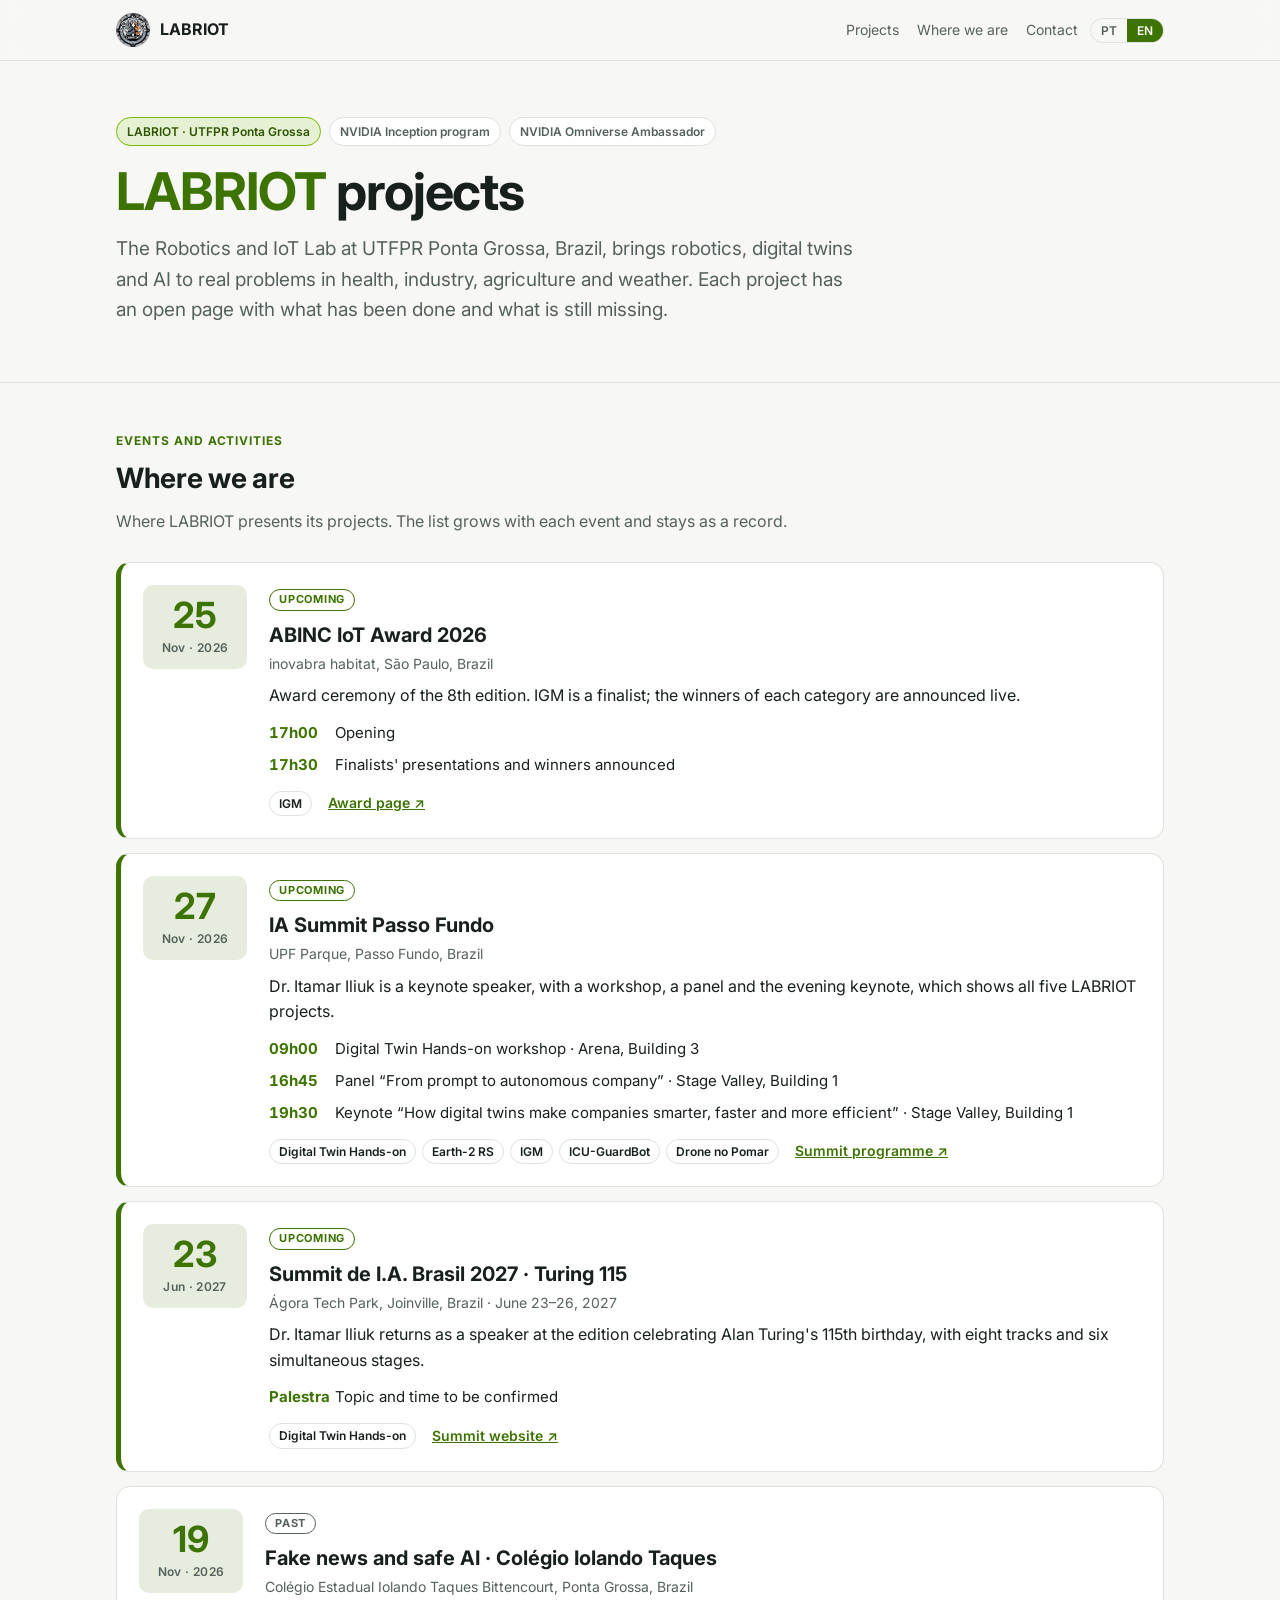
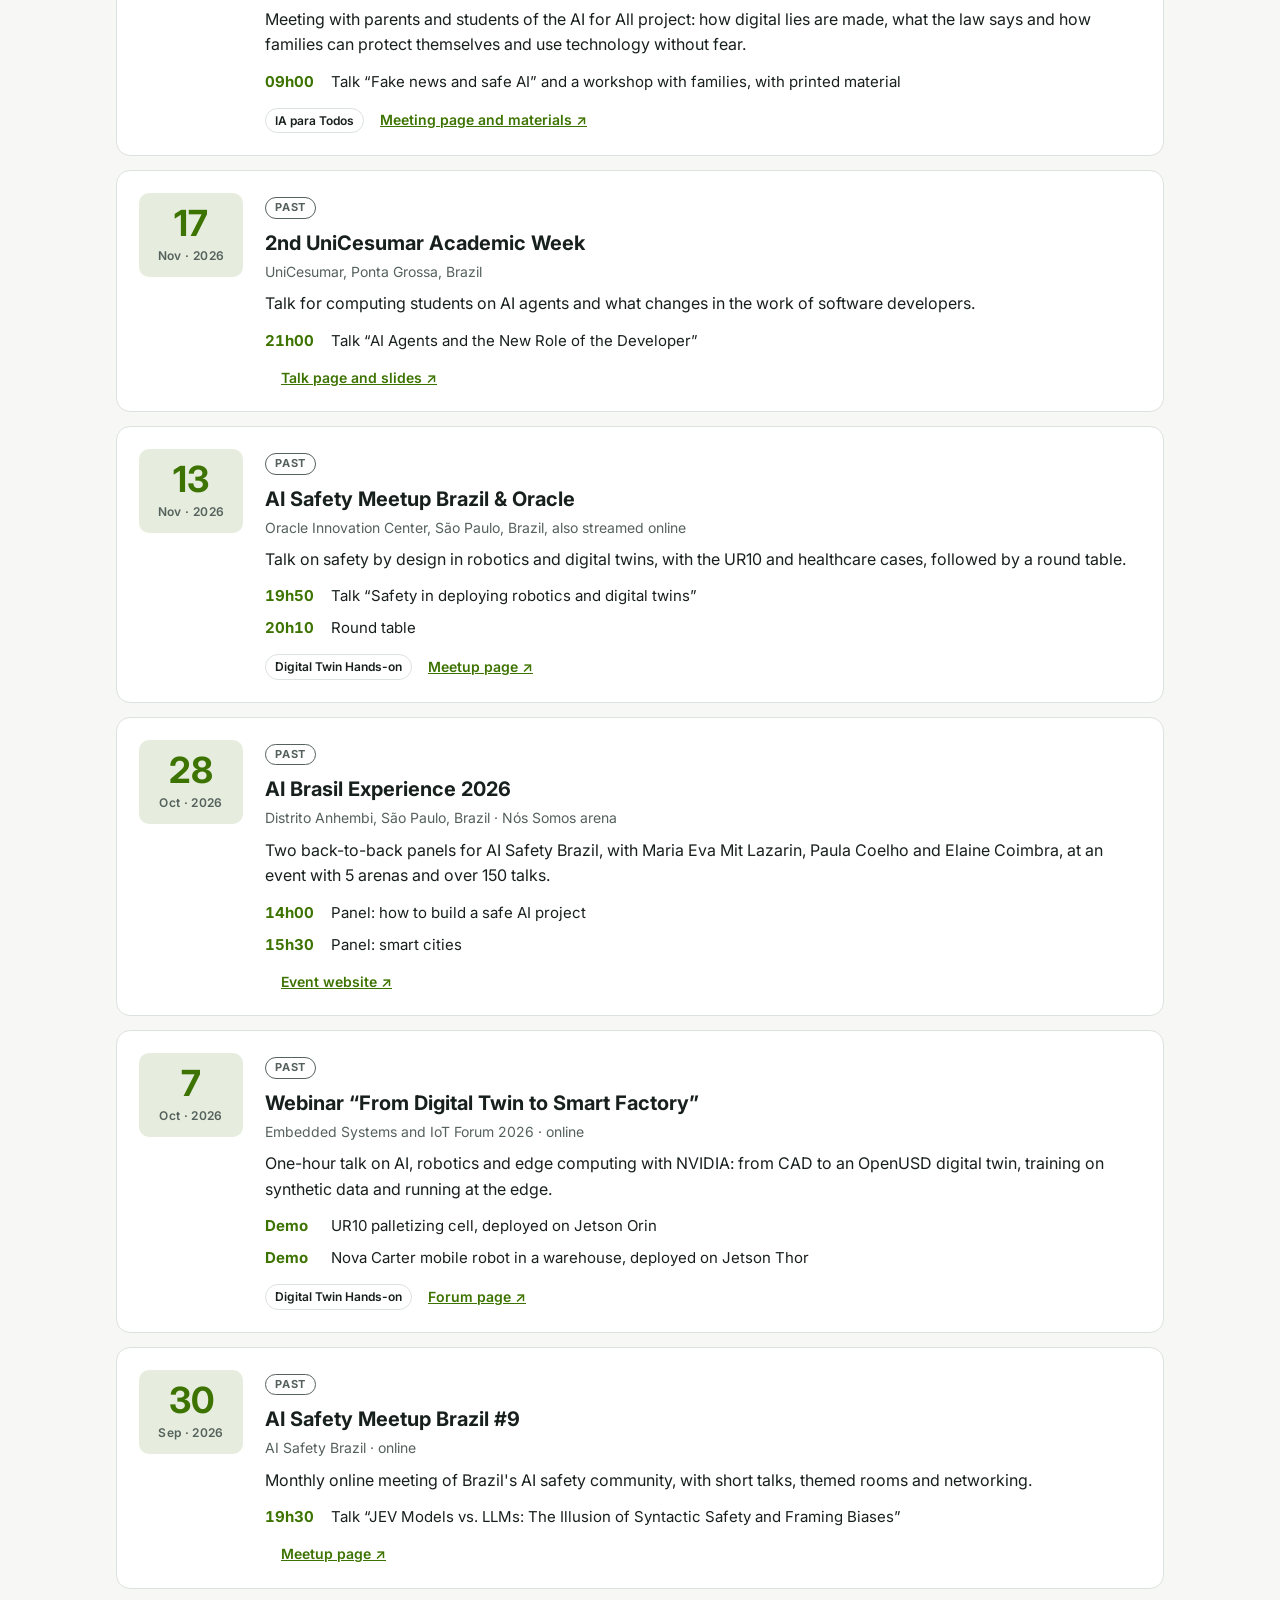
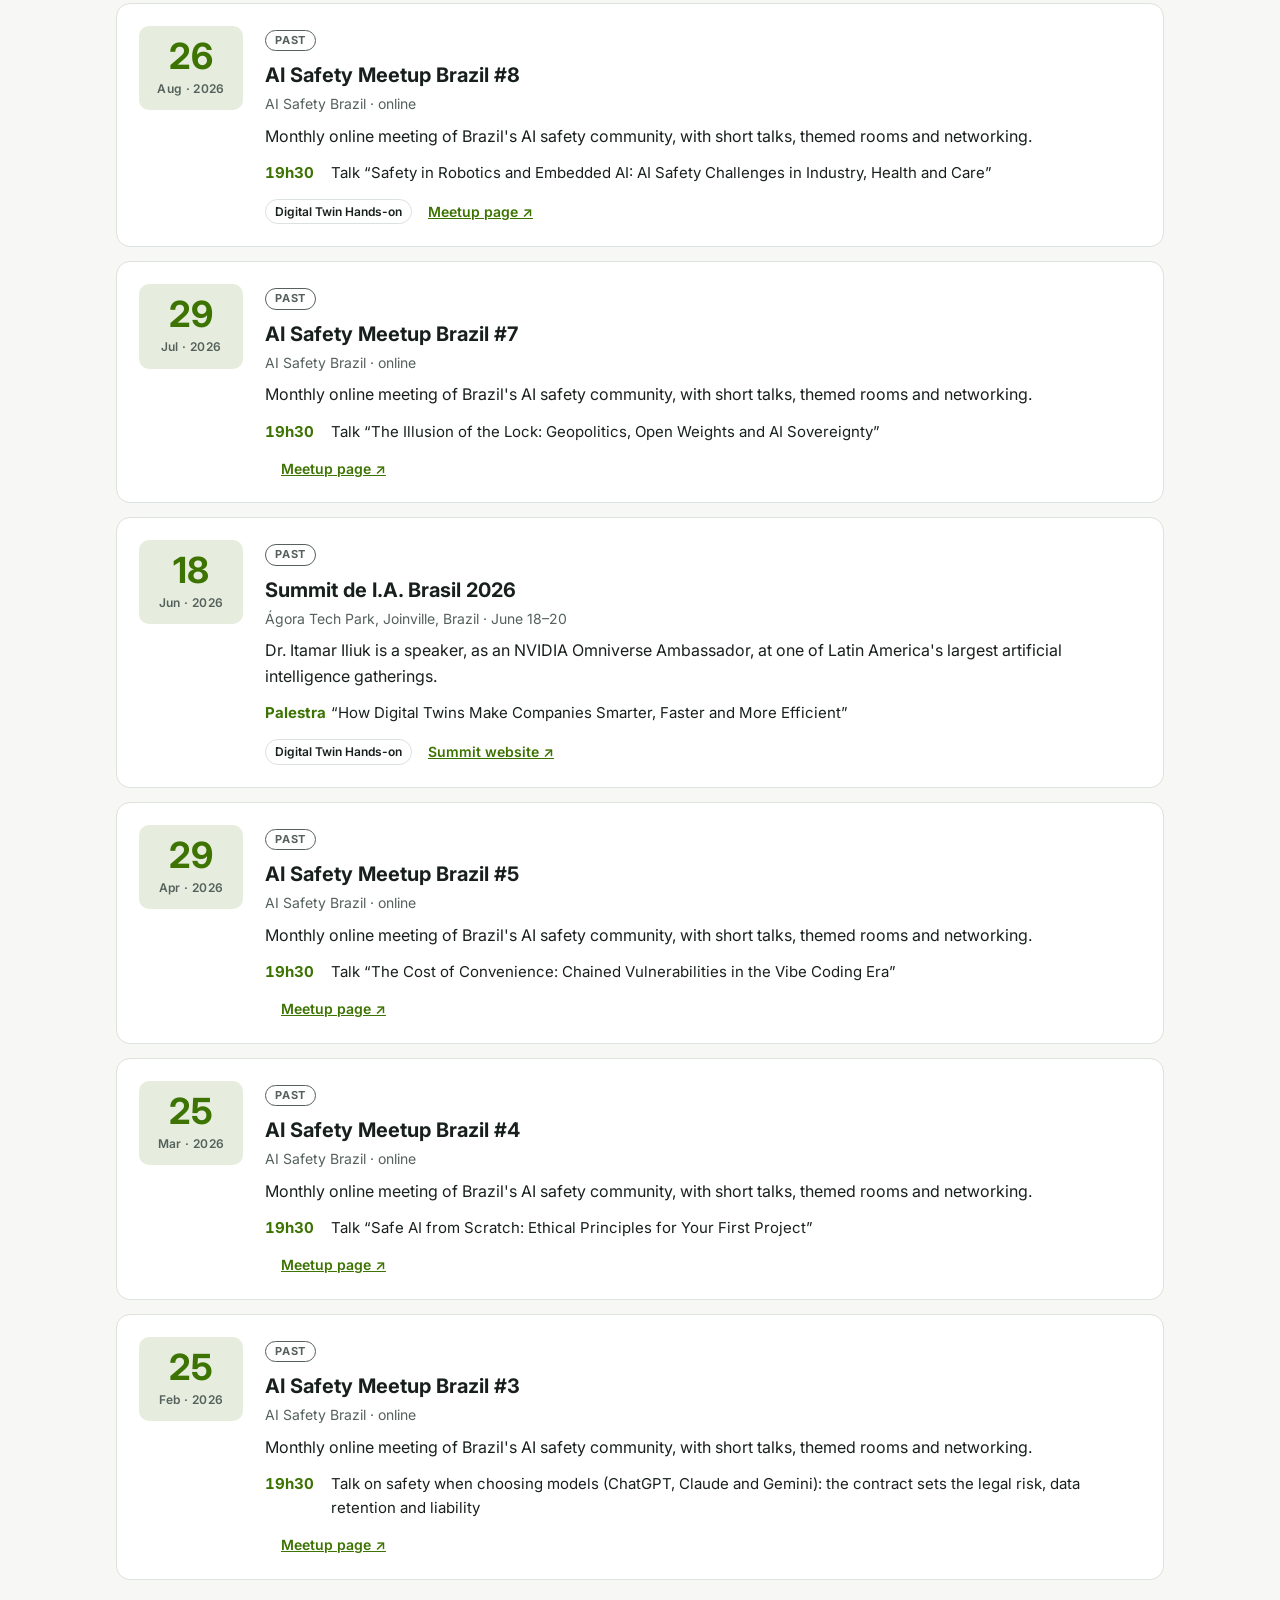
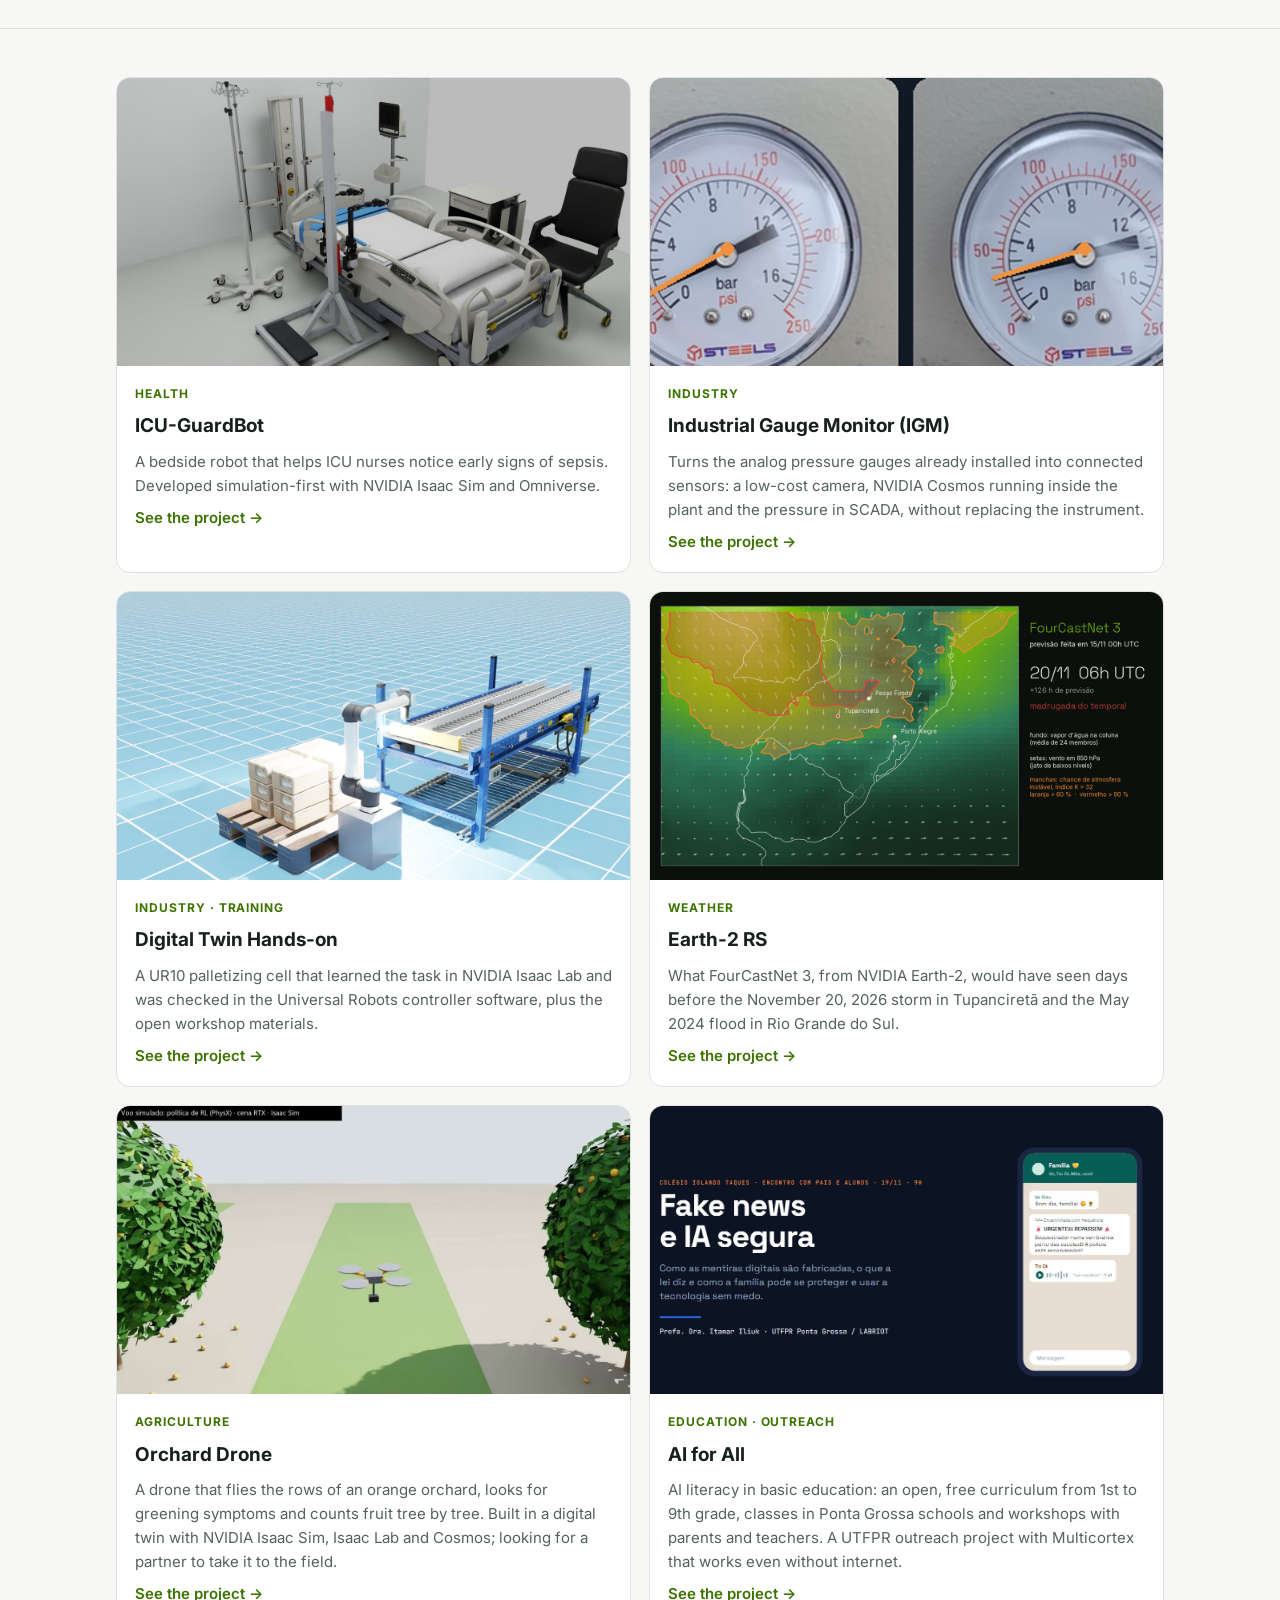
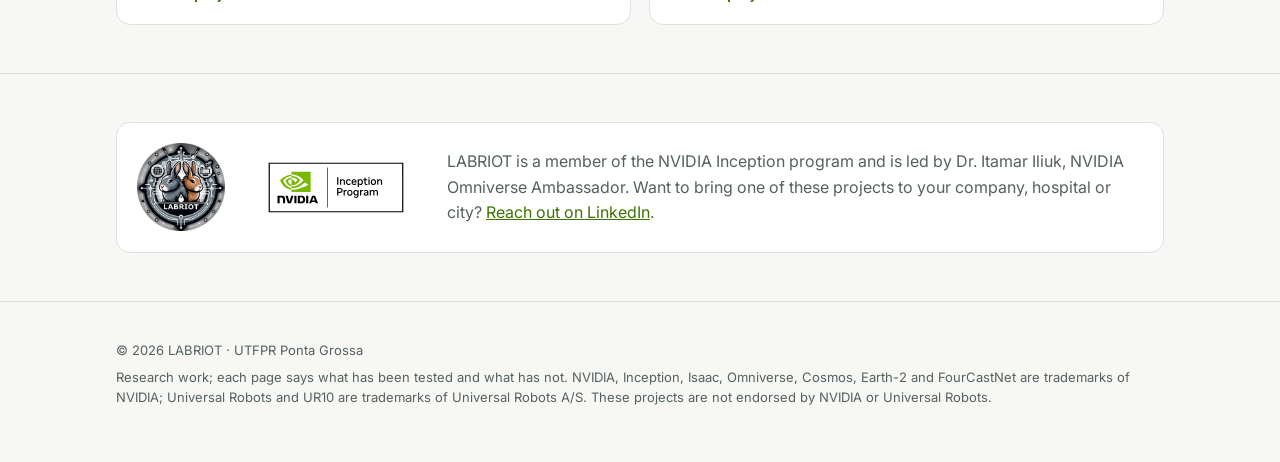
==== commit 3e40fff6: "Página da palestra Agentes de IA e o novo papel do dev (UniCesumar) e links dos eventos Co-Authored-" ====
--- a/index.html
+++ b/index.html
@@ -51,8 +51,8 @@
     <li class="ev proximo" id="abinc-2026"><div class="data"><span class="d">25</span><span class="m" lang="pt">nov · 2026</span><span class="m" lang="en">Nov · 2026</span></div><div><span class="st"><span lang="pt">Próximo</span><span lang="en">Upcoming</span></span><h3><span lang="pt">Prêmio IoT ABINC 2026</span><span lang="en">ABINC IoT Award 2026</span></h3><p class="local" lang="pt">inovabra habitat, São Paulo (SP)</p><p class="local" lang="en">inovabra habitat, São Paulo, Brazil</p><p class="resumo" lang="pt">Cerimônia de premiação da 8ª edição. O IGM é finalista; os vencedores de cada categoria são anunciados ao vivo.</p><p class="resumo" lang="en">Award ceremony of the 8th edition. IGM is a finalist; the winners of each category are announced live.</p><ul class="itens"><li><span class="h">17h00</span><span lang="pt">Abertura</span><span lang="en">Opening</span></li><li><span class="h">17h30</span><span lang="pt">Apresentação dos finalistas e anúncio dos vencedores</span><span lang="en">Finalists' presentations and winners announced</span></li></ul><div class="rodape"><span class="proj"><a href="https://itamariliuk.github.io/igm/">IGM</a></span><a href="https://abinc.org.br/premio-iot-2026/#cerimonia-premio-iot-2026"><span lang="pt">Página da premiação</span><span lang="en">Award page</span> ↗</a></div></div></li>
     <li class="ev proximo" id="ia-summit-pf-2026"><div class="data"><span class="d">27</span><span class="m" lang="pt">nov · 2026</span><span class="m" lang="en">Nov · 2026</span></div><div><span class="st"><span lang="pt">Próximo</span><span lang="en">Upcoming</span></span><h3><span lang="pt">IA Summit Passo Fundo</span><span lang="en">IA Summit Passo Fundo</span></h3><p class="local" lang="pt">UPF Parque, Passo Fundo (RS)</p><p class="local" lang="en">UPF Parque, Passo Fundo, Brazil</p><p class="resumo" lang="pt">A Dra. Itamar Iliuk é palestrante principal, com um workshop, um painel e a palestra da noite, que mostra os cinco projetos do LABRIOT.</p><p class="resumo" lang="en">Dr. Itamar Iliuk is a keynote speaker, with a workshop, a panel and the evening keynote, which shows all five LABRIOT projects.</p><ul class="itens"><li><span class="h">09h00</span><span lang="pt">Workshop Digital Twin Hands-on · Arena, Prédio 3</span><span lang="en">Digital Twin Hands-on workshop · Arena, Building 3</span></li><li><span class="h">16h45</span><span lang="pt">Painel “Do prompt à empresa autônoma” · Stage Valley, Prédio 1</span><span lang="en">Panel “From prompt to autonomous company” · Stage Valley, Building 1</span></li><li><span class="h">19h30</span><span lang="pt">Palestra principal “Como gêmeos digitais criam empresas mais inteligentes, rápidas e eficientes” · Stage Valley, Prédio 1</span><span lang="en">Keynote “How digital twins make companies smarter, faster and more efficient” · Stage Valley, Building 1</span></li></ul><div class="rodape"><span class="proj"><a href="https://itamariliuk.github.io/digital-twin-hands-on/">Digital Twin Hands-on</a><a href="https://itamariliuk.github.io/earth2-rs-eventos-severos/">Earth-2 RS</a><a href="https://itamariliuk.github.io/igm/">IGM</a><a href="https://itamariliuk.github.io/icu-guardbot/">ICU-GuardBot</a><a href="https://itamariliuk.github.io/drone-pomar/">Drone no Pomar</a></span><a href="https://iasummitpassofundo.com.br/programacao"><span lang="pt">Programação do Summit</span><span lang="en">Summit programme</span> ↗</a></div></div></li>
     <li class="ev proximo" id="summit-ia-joinville-2027"><div class="data"><span class="d">23</span><span class="m" lang="pt">jun · 2027</span><span class="m" lang="en">Jun · 2027</span></div><div><span class="st"><span lang="pt">Próximo</span><span lang="en">Upcoming</span></span><h3><span lang="pt">Summit de I.A. Brasil 2027 · Turing 115</span><span lang="en">Summit de I.A. Brasil 2027 · Turing 115</span></h3><p class="local" lang="pt">Ágora Tech Park, Joinville (SC) · 23 a 26 de junho de 2027</p><p class="local" lang="en">Ágora Tech Park, Joinville, Brazil · June 23–26, 2027</p><p class="resumo" lang="pt">A Dra. Itamar Iliuk volta como palestrante na edição que celebra os 115 anos de Alan Turing, com oito trilhas e seis palcos simultâneos.</p><p class="resumo" lang="en">Dr. Itamar Iliuk returns as a speaker at the edition celebrating Alan Turing's 115th birthday, with eight tracks and six simultaneous stages.</p><ul class="itens"><li><span class="h">Palestra</span><span lang="pt">Tema e horário a confirmar</span><span lang="en">Topic and time to be confirmed</span></li></ul><div class="rodape"><span class="proj"><a href="https://itamariliuk.github.io/digital-twin-hands-on/">Digital Twin Hands-on</a></span><a href="https://www.summitdeinteligenciaartificial.com/"><span lang="pt">Site do Summit</span><span lang="en">Summit website</span> ↗</a></div></div></li>
-    <li class="ev realizado" id="fakenews-iolando-2026"><div class="data"><span class="d">19</span><span class="m" lang="pt">nov · 2026</span><span class="m" lang="en">Nov · 2026</span></div><div><span class="st"><span lang="pt">Realizado</span><span lang="en">Past</span></span><h3><span lang="pt">Fake news e IA segura · Colégio Iolando Taques</span><span lang="en">Fake news and safe AI · Colégio Iolando Taques</span></h3><p class="local" lang="pt">Colégio Estadual Iolando Taques Bittencourt, Ponta Grossa (PR)</p><p class="local" lang="en">Colégio Estadual Iolando Taques Bittencourt, Ponta Grossa, Brazil</p><p class="resumo" lang="pt">Encontro com pais e alunos do projeto IA para Todos: como as mentiras digitais são fabricadas, o que a lei diz e como a família pode se proteger e usar a tecnologia sem medo.</p><p class="resumo" lang="en">Meeting with parents and students of the AI for All project: how digital lies are made, what the law says and how families can protect themselves and use technology without fear.</p><ul class="itens"><li><span class="h">09h00</span><span lang="pt">Palestra “Fake news e IA segura” e oficina com as famílias, com material impresso</span><span lang="en">Talk “Fake news and safe AI” and a workshop with families, with printed material</span></li></ul><div class="rodape"><span class="proj"><a href="https://itamariliuk.github.io/ia-para-todos/">IA para Todos</a></span></div></div></li>
-    <li class="ev realizado" id="unicesumar-semana-academica-2026"><div class="data"><span class="d">17</span><span class="m" lang="pt">nov · 2026</span><span class="m" lang="en">Nov · 2026</span></div><div><span class="st"><span lang="pt">Realizado</span><span lang="en">Past</span></span><h3><span lang="pt">Semana Acadêmica UniCesumar</span><span lang="en">UniCesumar Academic Week</span></h3><p class="local" lang="pt">UniCesumar, Ponta Grossa (PR)</p><p class="local" lang="en">UniCesumar, Ponta Grossa, Brazil</p><p class="resumo" lang="pt">Palestra para estudantes de computação sobre agentes de IA e o que muda no trabalho de quem desenvolve software.</p><p class="resumo" lang="en">Talk for computing students on AI agents and what changes in the work of software developers.</p><ul class="itens"><li><span class="h">21h00</span><span lang="pt">Palestra “Agentes de IA e o Novo Papel do Dev”</span><span lang="en">Talk “AI Agents and the New Role of the Developer”</span></li></ul><div class="rodape"><span class="proj"></span></div></div></li>
+    <li class="ev realizado" id="fakenews-iolando-2026"><div class="data"><span class="d">19</span><span class="m" lang="pt">nov · 2026</span><span class="m" lang="en">Nov · 2026</span></div><div><span class="st"><span lang="pt">Realizado</span><span lang="en">Past</span></span><h3><span lang="pt">Fake news e IA segura · Colégio Iolando Taques</span><span lang="en">Fake news and safe AI · Colégio Iolando Taques</span></h3><p class="local" lang="pt">Colégio Estadual Iolando Taques Bittencourt, Ponta Grossa (PR)</p><p class="local" lang="en">Colégio Estadual Iolando Taques Bittencourt, Ponta Grossa, Brazil</p><p class="resumo" lang="pt">Encontro com pais e alunos do projeto IA para Todos: como as mentiras digitais são fabricadas, o que a lei diz e como a família pode se proteger e usar a tecnologia sem medo.</p><p class="resumo" lang="en">Meeting with parents and students of the AI for All project: how digital lies are made, what the law says and how families can protect themselves and use technology without fear.</p><ul class="itens"><li><span class="h">09h00</span><span lang="pt">Palestra “Fake news e IA segura” e oficina com as famílias, com material impresso</span><span lang="en">Talk “Fake news and safe AI” and a workshop with families, with printed material</span></li></ul><div class="rodape"><span class="proj"><a href="https://itamariliuk.github.io/ia-para-todos/">IA para Todos</a></span><a href="https://itamariliuk.github.io/ia-para-todos/familias/fake-news-iolando/"><span lang="pt">Página do encontro e materiais</span><span lang="en">Meeting page and materials</span> ↗</a></div></div></li>
+    <li class="ev realizado" id="unicesumar-semana-academica-2026"><div class="data"><span class="d">17</span><span class="m" lang="pt">nov · 2026</span><span class="m" lang="en">Nov · 2026</span></div><div><span class="st"><span lang="pt">Realizado</span><span lang="en">Past</span></span><h3><span lang="pt">2ª Semana Acadêmica UniCesumar</span><span lang="en">2nd UniCesumar Academic Week</span></h3><p class="local" lang="pt">UniCesumar, Ponta Grossa (PR)</p><p class="local" lang="en">UniCesumar, Ponta Grossa, Brazil</p><p class="resumo" lang="pt">Palestra para estudantes de computação sobre agentes de IA e o que muda no trabalho de quem desenvolve software.</p><p class="resumo" lang="en">Talk for computing students on AI agents and what changes in the work of software developers.</p><ul class="itens"><li><span class="h">21h00</span><span lang="pt">Palestra “Agentes de IA e o Novo Papel do Dev”</span><span lang="en">Talk “AI Agents and the New Role of the Developer”</span></li></ul><div class="rodape"><span class="proj"></span><a href="https://itamariliuk.github.io/palestras/agentes-dev/"><span lang="pt">Página da palestra e slides</span><span lang="en">Talk page and slides</span> ↗</a></div></div></li>
     <li class="ev realizado" id="ai-safety-oracle-2026"><div class="data"><span class="d">13</span><span class="m" lang="pt">nov · 2026</span><span class="m" lang="en">Nov · 2026</span></div><div><span class="st"><span lang="pt">Realizado</span><span lang="en">Past</span></span><h3><span lang="pt">AI Safety Meetup Brazil &amp; Oracle</span><span lang="en">AI Safety Meetup Brazil &amp; Oracle</span></h3><p class="local" lang="pt">Oracle Innovation Center, São Paulo (SP), com transmissão online</p><p class="local" lang="en">Oracle Innovation Center, São Paulo, Brazil, also streamed online</p><p class="resumo" lang="pt">Palestra sobre segurança por construção em robótica e gêmeos digitais, com os casos do UR10 e da saúde, seguida de mesa-redonda.</p><p class="resumo" lang="en">Talk on safety by design in robotics and digital twins, with the UR10 and healthcare cases, followed by a round table.</p><ul class="itens"><li><span class="h">19h50</span><span lang="pt">Palestra “Segurança na implementação de robótica e digital twins”</span><span lang="en">Talk “Safety in deploying robotics and digital twins”</span></li><li><span class="h">20h10</span><span lang="pt">Mesa-redonda</span><span lang="en">Round table</span></li></ul><div class="rodape"><span class="proj"><a href="https://itamariliuk.github.io/digital-twin-hands-on/">Digital Twin Hands-on</a></span><a href="https://luma.com/beltqv5z"><span lang="pt">Página do Meetup</span><span lang="en">Meetup page</span> ↗</a></div></div></li>
     <li class="ev realizado" id="ai-brasil-experience-2026"><div class="data"><span class="d">28</span><span class="m" lang="pt">out · 2026</span><span class="m" lang="en">Oct · 2026</span></div><div><span class="st"><span lang="pt">Realizado</span><span lang="en">Past</span></span><h3><span lang="pt">AI Brasil Experience 2026</span><span lang="en">AI Brasil Experience 2026</span></h3><p class="local" lang="pt">Distrito Anhembi, São Paulo (SP) · Arena Nós Somos</p><p class="local" lang="en">Distrito Anhembi, São Paulo, Brazil · Nós Somos arena</p><p class="resumo" lang="pt">Dois painéis seguidos pela AI Safety Brazil, com Maria Eva Mit Lazarin, Paula Coelho e Elaine Coimbra, num evento com 5 arenas e mais de 150 palestras.</p><p class="resumo" lang="en">Two back-to-back panels for AI Safety Brazil, with Maria Eva Mit Lazarin, Paula Coelho and Elaine Coimbra, at an event with 5 arenas and over 150 talks.</p><ul class="itens"><li><span class="h">14h00</span><span lang="pt">Painel: como desenvolver um projeto de IA seguro</span><span lang="en">Panel: how to build a safe AI project</span></li><li><span class="h">15h30</span><span lang="pt">Painel: cidades inteligentes</span><span lang="en">Panel: smart cities</span></li></ul><div class="rodape"><span class="proj"></span><a href="https://aibrasilexperience.com/"><span lang="pt">Site do evento</span><span lang="en">Event website</span> ↗</a></div></div></li>
     <li class="ev realizado" id="webinar-embarcados-2026"><div class="data"><span class="d">7</span><span class="m" lang="pt">out · 2026</span><span class="m" lang="en">Oct · 2026</span></div><div><span class="st"><span lang="pt">Realizado</span><span lang="en">Past</span></span><h3><span lang="pt">Webinar “Do Gêmeo Digital à Fábrica Inteligente”</span><span lang="en">Webinar “From Digital Twin to Smart Factory”</span></h3><p class="local" lang="pt">Fórum Sistemas Embarcados e IoT 2026 · online</p><p class="local" lang="en">Embedded Systems and IoT Forum 2026 · online</p><p class="resumo" lang="pt">Palestra de uma hora sobre IA, robótica e edge computing com NVIDIA: do CAD ao gêmeo digital em OpenUSD, treino com dados sintéticos e execução na borda.</p><p class="resumo" lang="en">One-hour talk on AI, robotics and edge computing with NVIDIA: from CAD to an OpenUSD digital twin, training on synthetic data and running at the edge.</p><ul class="itens"><li><span class="h">Demo</span><span lang="pt">Célula de paletização com UR10, fechando em Jetson Orin</span><span lang="en">UR10 palletizing cell, deployed on Jetson Orin</span></li><li><span class="h">Demo</span><span lang="pt">Robô móvel Nova Carter em armazém, fechando em Jetson Thor</span><span lang="en">Nova Carter mobile robot in a warehouse, deployed on Jetson Thor</span></li></ul><div class="rodape"><span class="proj"><a href="https://itamariliuk.github.io/digital-twin-hands-on/">Digital Twin Hands-on</a></span><a href="https://embarcados.com.br/forum-sistemas-embarcados-e-iot-2026/"><span lang="pt">Página do Fórum</span><span lang="en">Forum page</span> ↗</a></div></div></li>
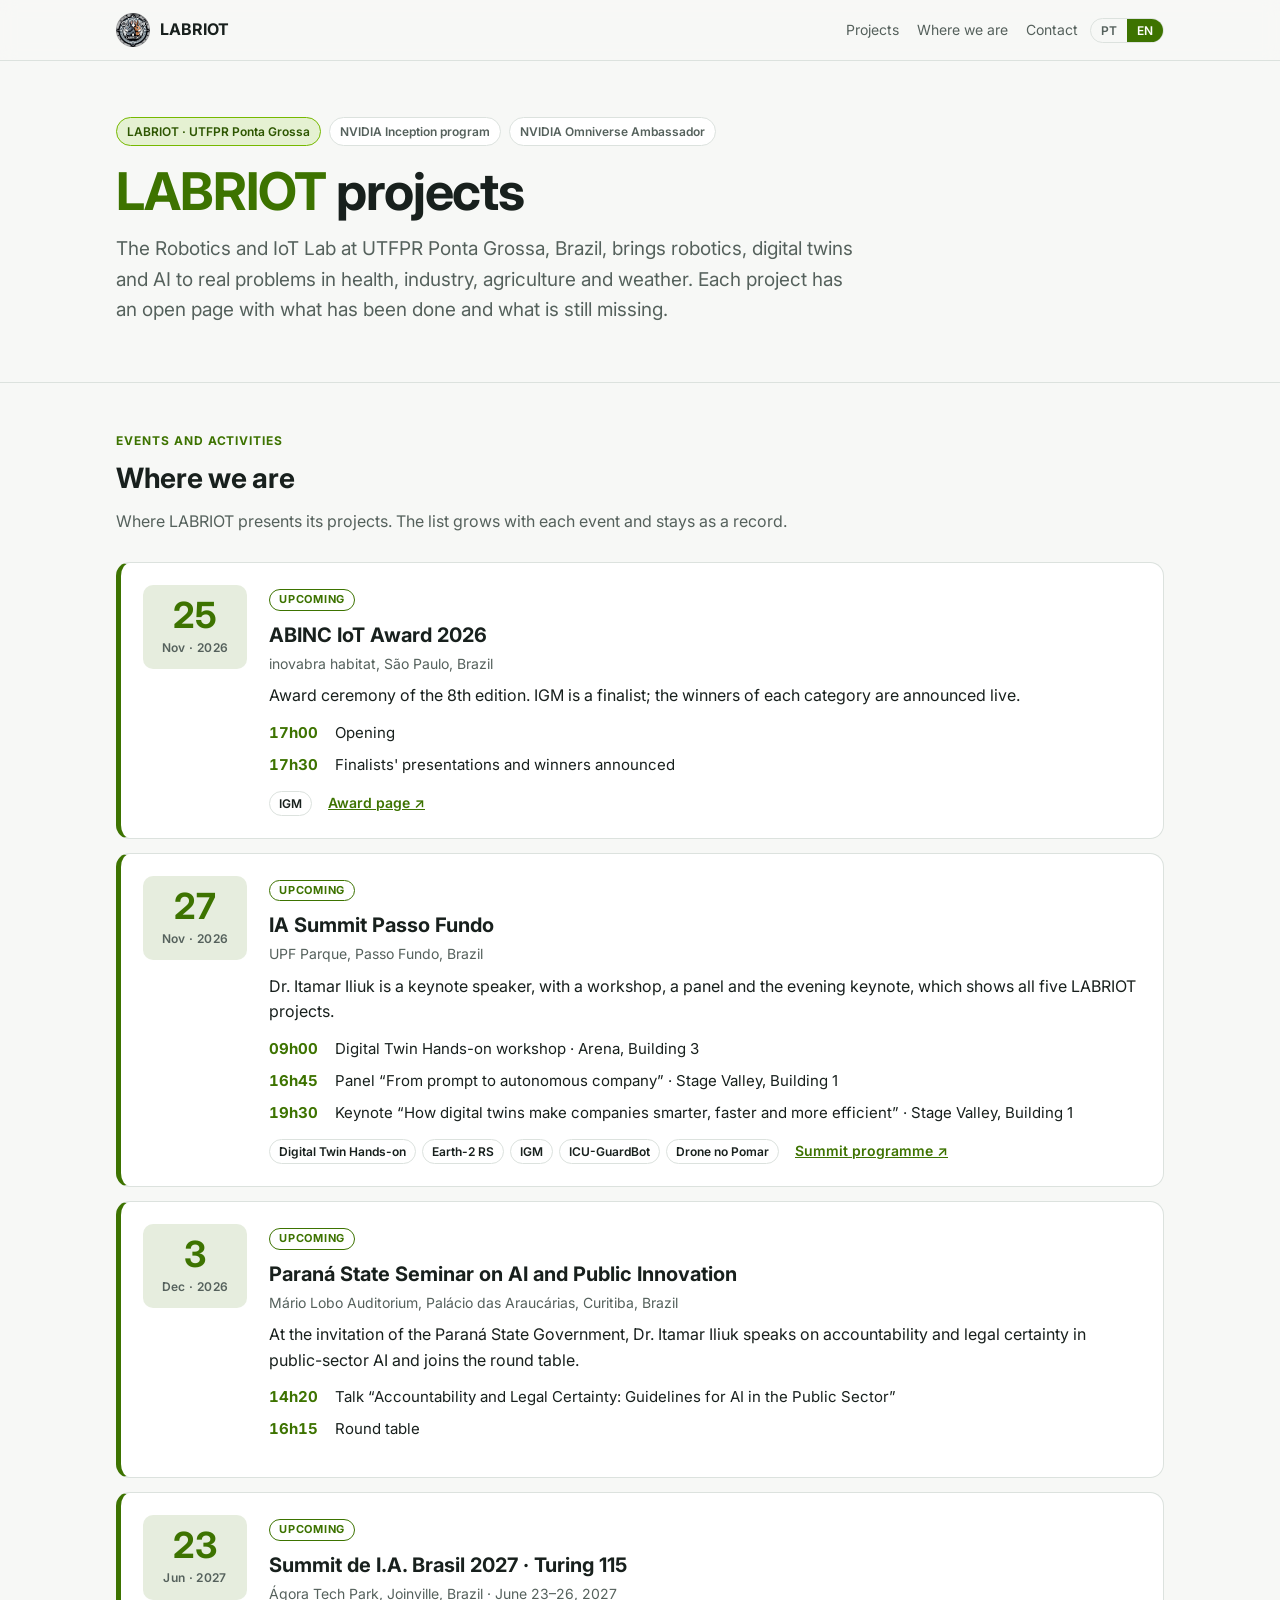
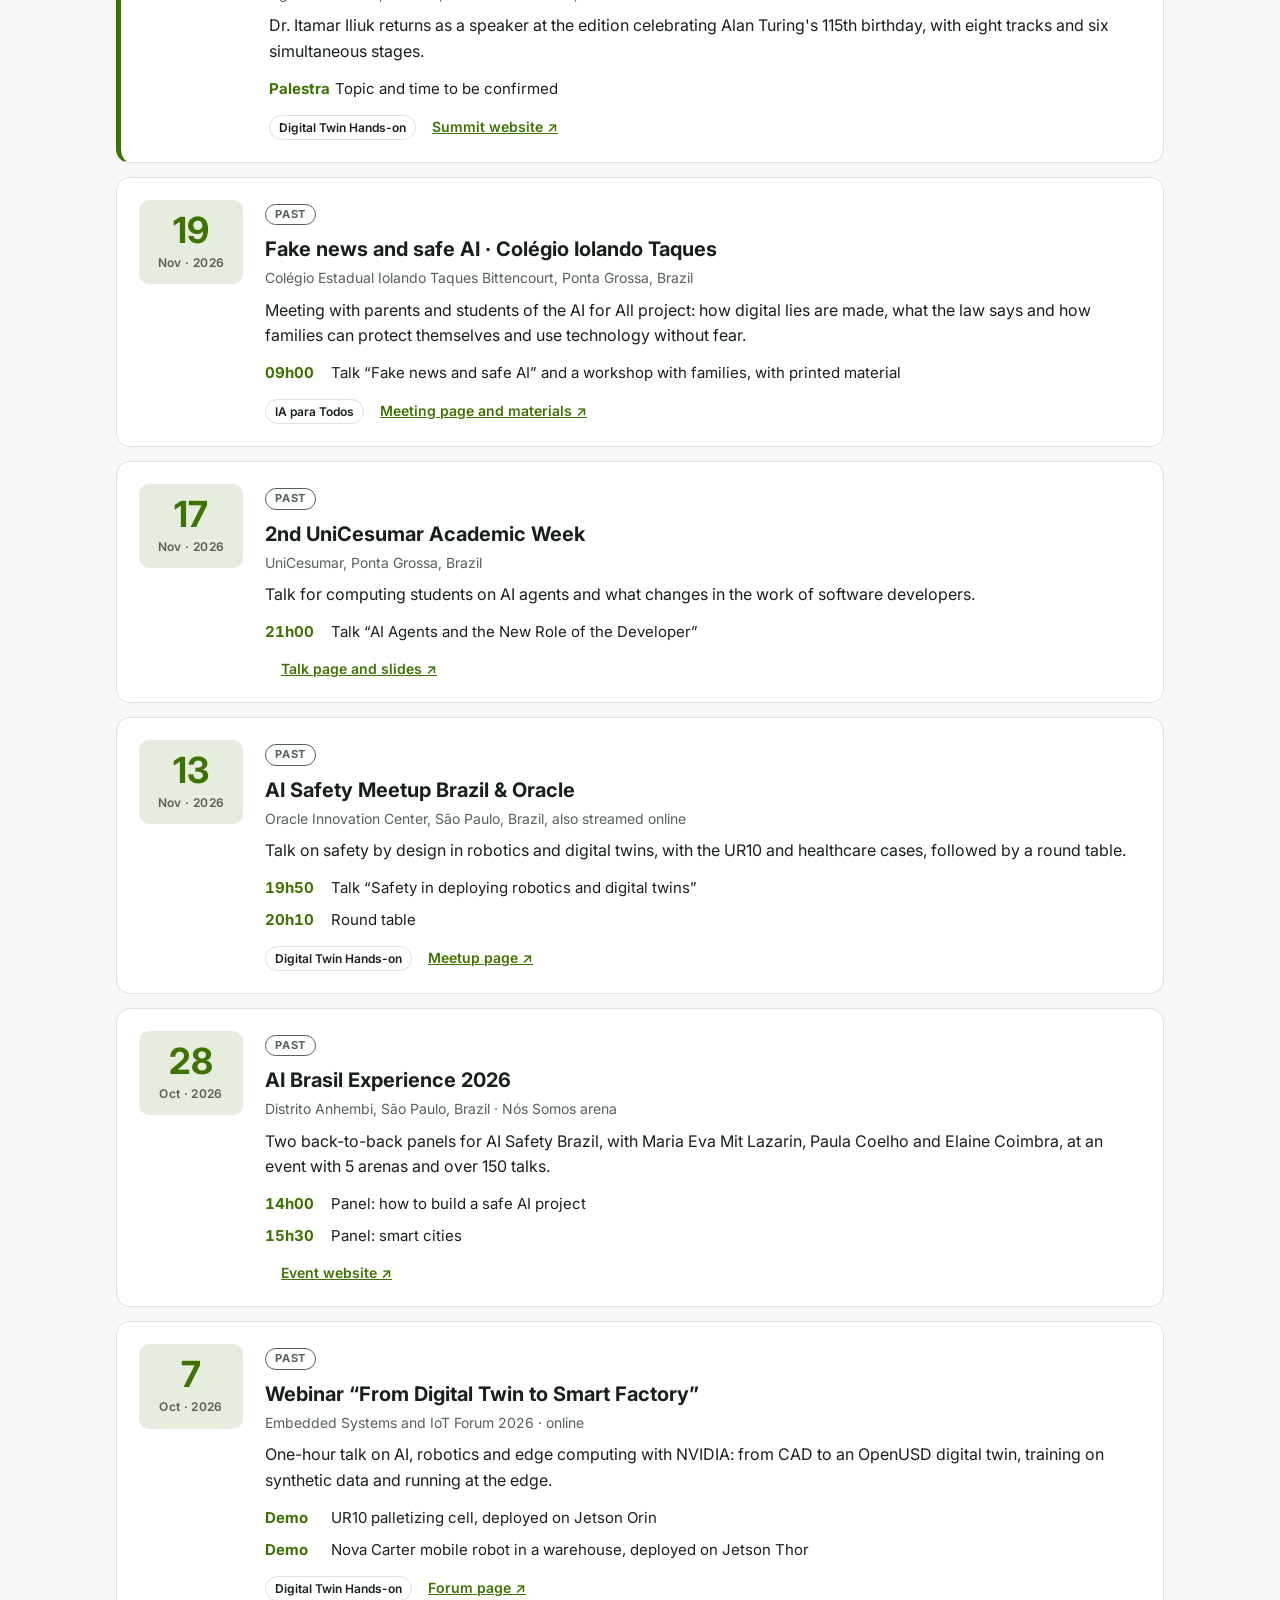
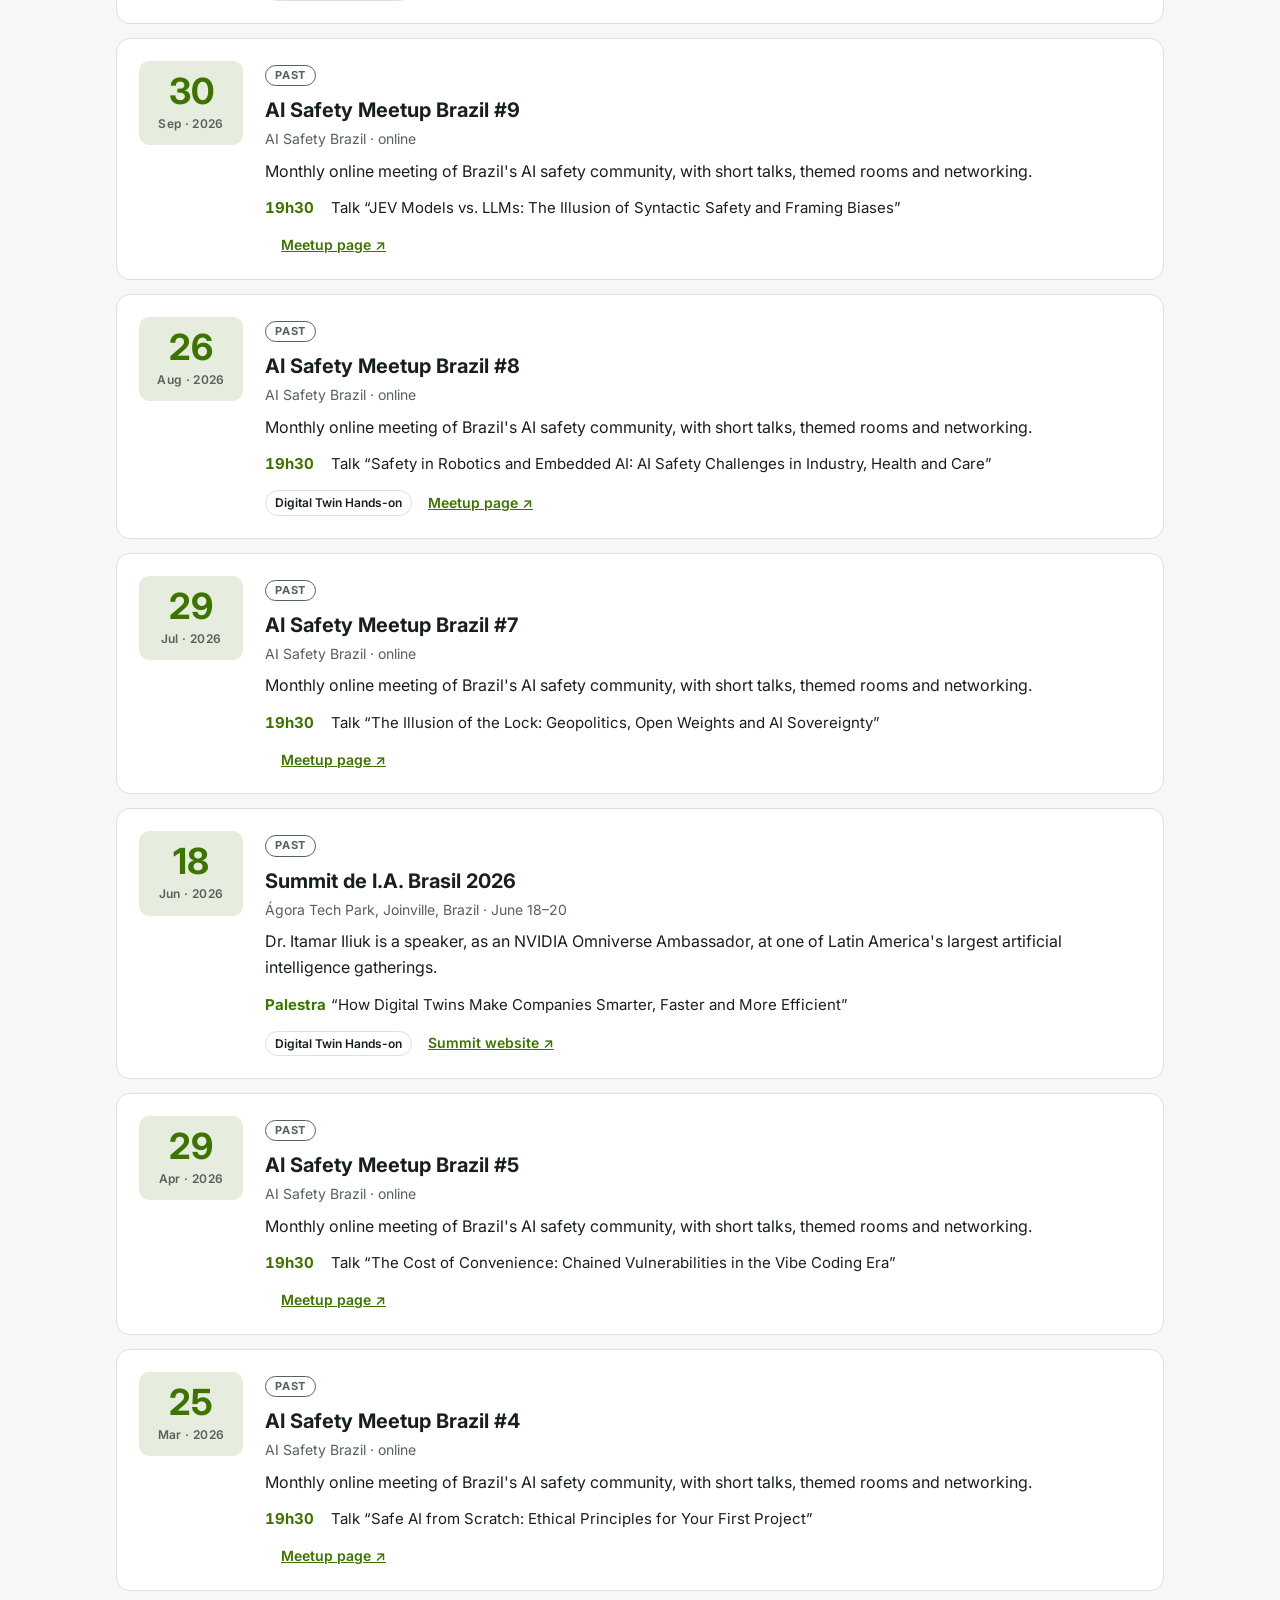
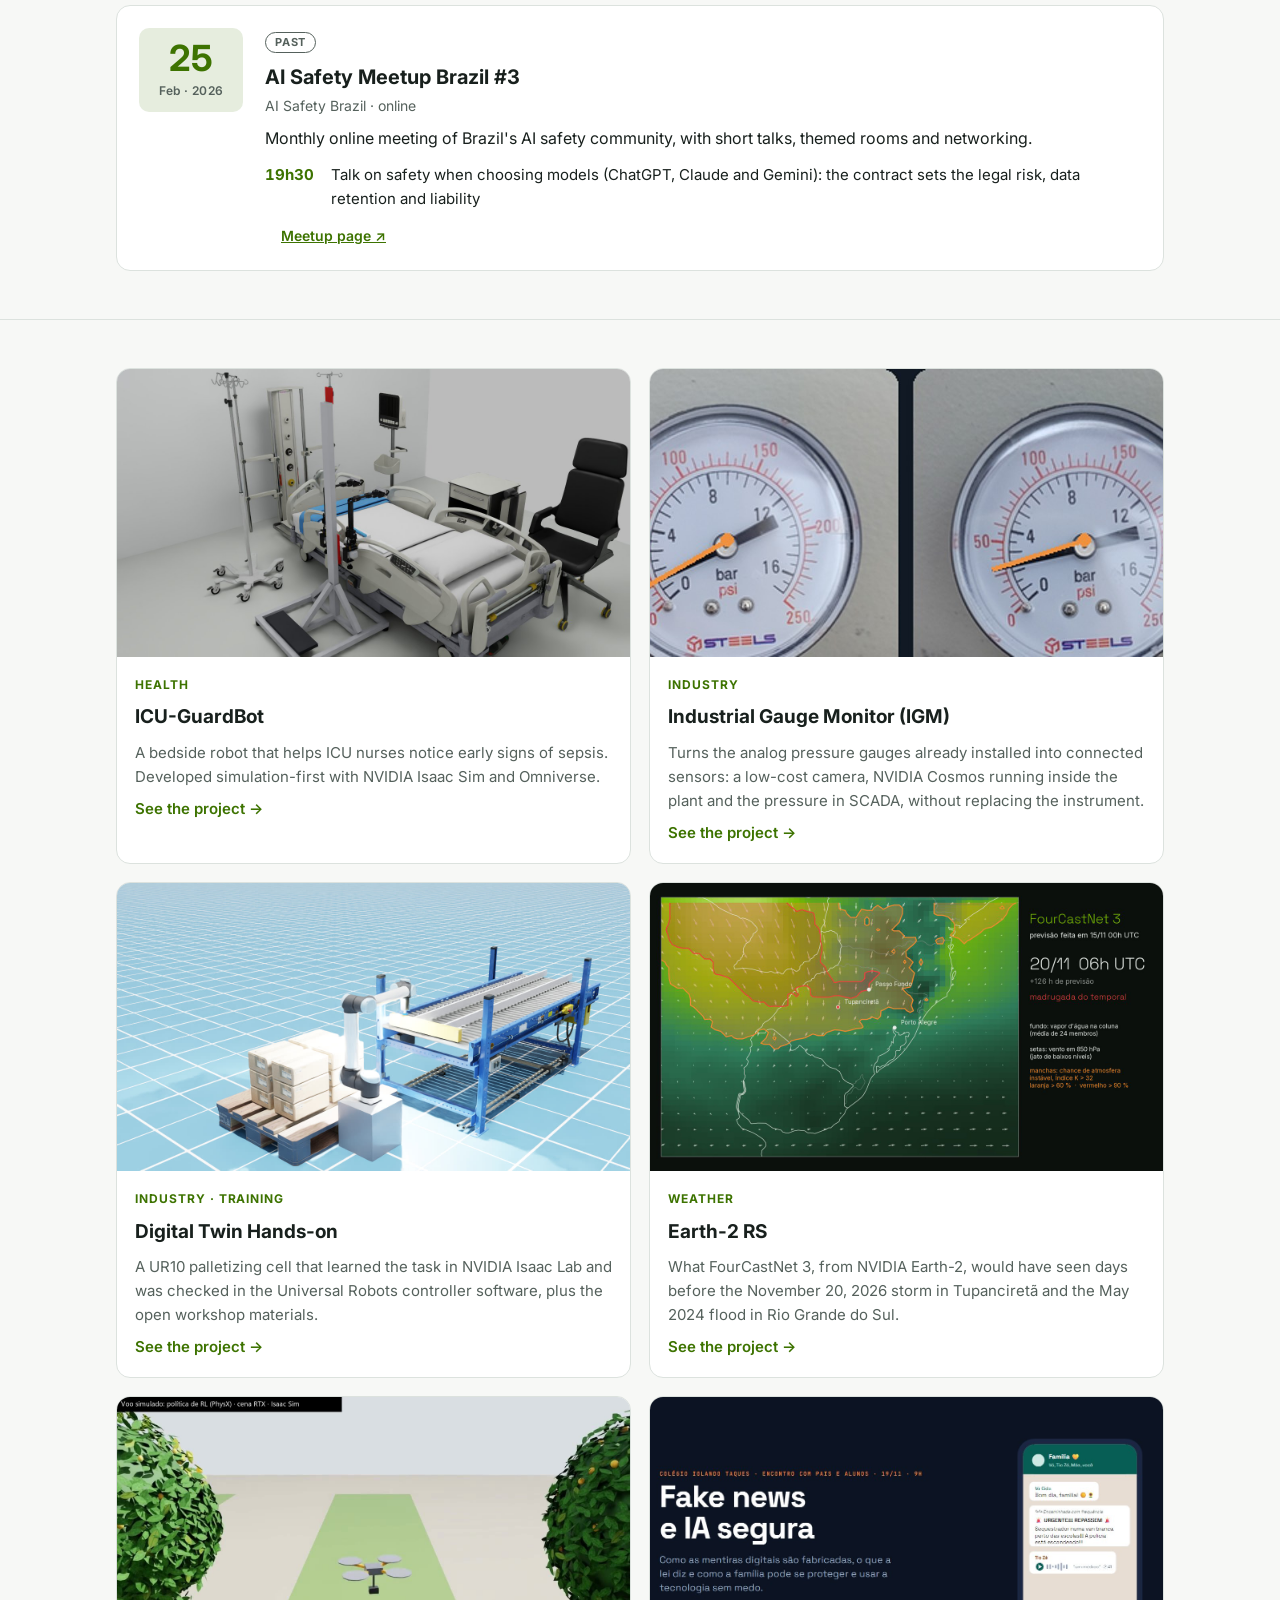
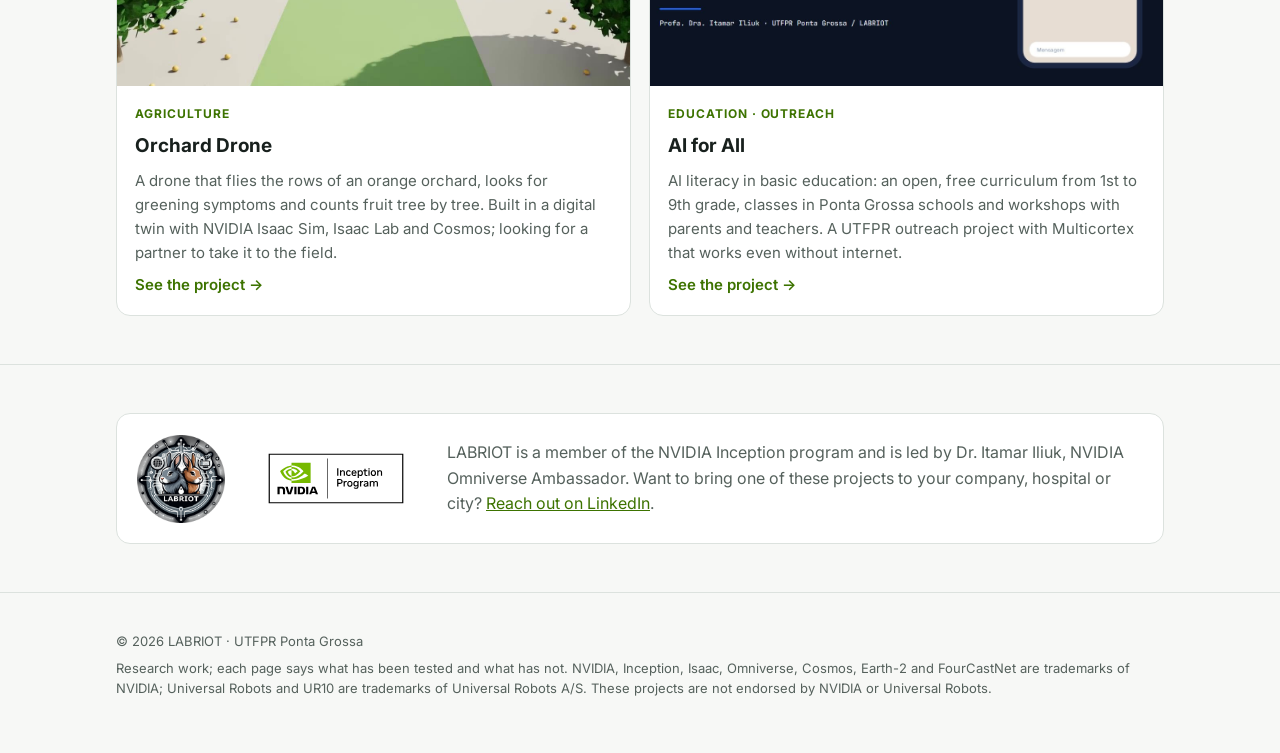
==== commit 9d65f168: "Eventos: Seminário Estadual de IA e Inovação Pública (03/12, Curitiba) Co-Authored-By: Claude Opus 5" ====
--- a/index.html
+++ b/index.html
@@ -50,6 +50,7 @@
   <ul class="eventos">
     <li class="ev proximo" id="abinc-2026"><div class="data"><span class="d">25</span><span class="m" lang="pt">nov · 2026</span><span class="m" lang="en">Nov · 2026</span></div><div><span class="st"><span lang="pt">Próximo</span><span lang="en">Upcoming</span></span><h3><span lang="pt">Prêmio IoT ABINC 2026</span><span lang="en">ABINC IoT Award 2026</span></h3><p class="local" lang="pt">inovabra habitat, São Paulo (SP)</p><p class="local" lang="en">inovabra habitat, São Paulo, Brazil</p><p class="resumo" lang="pt">Cerimônia de premiação da 8ª edição. O IGM é finalista; os vencedores de cada categoria são anunciados ao vivo.</p><p class="resumo" lang="en">Award ceremony of the 8th edition. IGM is a finalist; the winners of each category are announced live.</p><ul class="itens"><li><span class="h">17h00</span><span lang="pt">Abertura</span><span lang="en">Opening</span></li><li><span class="h">17h30</span><span lang="pt">Apresentação dos finalistas e anúncio dos vencedores</span><span lang="en">Finalists' presentations and winners announced</span></li></ul><div class="rodape"><span class="proj"><a href="https://itamariliuk.github.io/igm/">IGM</a></span><a href="https://abinc.org.br/premio-iot-2026/#cerimonia-premio-iot-2026"><span lang="pt">Página da premiação</span><span lang="en">Award page</span> ↗</a></div></div></li>
     <li class="ev proximo" id="ia-summit-pf-2026"><div class="data"><span class="d">27</span><span class="m" lang="pt">nov · 2026</span><span class="m" lang="en">Nov · 2026</span></div><div><span class="st"><span lang="pt">Próximo</span><span lang="en">Upcoming</span></span><h3><span lang="pt">IA Summit Passo Fundo</span><span lang="en">IA Summit Passo Fundo</span></h3><p class="local" lang="pt">UPF Parque, Passo Fundo (RS)</p><p class="local" lang="en">UPF Parque, Passo Fundo, Brazil</p><p class="resumo" lang="pt">A Dra. Itamar Iliuk é palestrante principal, com um workshop, um painel e a palestra da noite, que mostra os cinco projetos do LABRIOT.</p><p class="resumo" lang="en">Dr. Itamar Iliuk is a keynote speaker, with a workshop, a panel and the evening keynote, which shows all five LABRIOT projects.</p><ul class="itens"><li><span class="h">09h00</span><span lang="pt">Workshop Digital Twin Hands-on · Arena, Prédio 3</span><span lang="en">Digital Twin Hands-on workshop · Arena, Building 3</span></li><li><span class="h">16h45</span><span lang="pt">Painel “Do prompt à empresa autônoma” · Stage Valley, Prédio 1</span><span lang="en">Panel “From prompt to autonomous company” · Stage Valley, Building 1</span></li><li><span class="h">19h30</span><span lang="pt">Palestra principal “Como gêmeos digitais criam empresas mais inteligentes, rápidas e eficientes” · Stage Valley, Prédio 1</span><span lang="en">Keynote “How digital twins make companies smarter, faster and more efficient” · Stage Valley, Building 1</span></li></ul><div class="rodape"><span class="proj"><a href="https://itamariliuk.github.io/digital-twin-hands-on/">Digital Twin Hands-on</a><a href="https://itamariliuk.github.io/earth2-rs-eventos-severos/">Earth-2 RS</a><a href="https://itamariliuk.github.io/igm/">IGM</a><a href="https://itamariliuk.github.io/icu-guardbot/">ICU-GuardBot</a><a href="https://itamariliuk.github.io/drone-pomar/">Drone no Pomar</a></span><a href="https://iasummitpassofundo.com.br/programacao"><span lang="pt">Programação do Summit</span><span lang="en">Summit programme</span> ↗</a></div></div></li>
+    <li class="ev proximo" id="seminario-ia-inovacao-publica-pr-2026"><div class="data"><span class="d">3</span><span class="m" lang="pt">dez · 2026</span><span class="m" lang="en">Dec · 2026</span></div><div><span class="st"><span lang="pt">Próximo</span><span lang="en">Upcoming</span></span><h3><span lang="pt">Seminário Estadual de IA e Inovação Pública</span><span lang="en">Paraná State Seminar on AI and Public Innovation</span></h3><p class="local" lang="pt">Auditório Mário Lobo, Palácio das Araucárias, Curitiba (PR)</p><p class="local" lang="en">Mário Lobo Auditorium, Palácio das Araucárias, Curitiba, Brazil</p><p class="resumo" lang="pt">A convite do Governo do Paraná, a Dra. Itamar Iliuk fala sobre responsabilidade e segurança jurídica no uso de IA pelo setor público e participa da mesa-redonda.</p><p class="resumo" lang="en">At the invitation of the Paraná State Government, Dr. Itamar Iliuk speaks on accountability and legal certainty in public-sector AI and joins the round table.</p><ul class="itens"><li><span class="h">14h20</span><span lang="pt">Palestra “Responsabilidade e Segurança Jurídica: Diretrizes para a IA no Setor Público”</span><span lang="en">Talk “Accountability and Legal Certainty: Guidelines for AI in the Public Sector”</span></li><li><span class="h">16h15</span><span lang="pt">Mesa-redonda</span><span lang="en">Round table</span></li></ul><div class="rodape"><span class="proj"></span></div></div></li>
     <li class="ev proximo" id="summit-ia-joinville-2027"><div class="data"><span class="d">23</span><span class="m" lang="pt">jun · 2027</span><span class="m" lang="en">Jun · 2027</span></div><div><span class="st"><span lang="pt">Próximo</span><span lang="en">Upcoming</span></span><h3><span lang="pt">Summit de I.A. Brasil 2027 · Turing 115</span><span lang="en">Summit de I.A. Brasil 2027 · Turing 115</span></h3><p class="local" lang="pt">Ágora Tech Park, Joinville (SC) · 23 a 26 de junho de 2027</p><p class="local" lang="en">Ágora Tech Park, Joinville, Brazil · June 23–26, 2027</p><p class="resumo" lang="pt">A Dra. Itamar Iliuk volta como palestrante na edição que celebra os 115 anos de Alan Turing, com oito trilhas e seis palcos simultâneos.</p><p class="resumo" lang="en">Dr. Itamar Iliuk returns as a speaker at the edition celebrating Alan Turing's 115th birthday, with eight tracks and six simultaneous stages.</p><ul class="itens"><li><span class="h">Palestra</span><span lang="pt">Tema e horário a confirmar</span><span lang="en">Topic and time to be confirmed</span></li></ul><div class="rodape"><span class="proj"><a href="https://itamariliuk.github.io/digital-twin-hands-on/">Digital Twin Hands-on</a></span><a href="https://www.summitdeinteligenciaartificial.com/"><span lang="pt">Site do Summit</span><span lang="en">Summit website</span> ↗</a></div></div></li>
     <li class="ev realizado" id="fakenews-iolando-2026"><div class="data"><span class="d">19</span><span class="m" lang="pt">nov · 2026</span><span class="m" lang="en">Nov · 2026</span></div><div><span class="st"><span lang="pt">Realizado</span><span lang="en">Past</span></span><h3><span lang="pt">Fake news e IA segura · Colégio Iolando Taques</span><span lang="en">Fake news and safe AI · Colégio Iolando Taques</span></h3><p class="local" lang="pt">Colégio Estadual Iolando Taques Bittencourt, Ponta Grossa (PR)</p><p class="local" lang="en">Colégio Estadual Iolando Taques Bittencourt, Ponta Grossa, Brazil</p><p class="resumo" lang="pt">Encontro com pais e alunos do projeto IA para Todos: como as mentiras digitais são fabricadas, o que a lei diz e como a família pode se proteger e usar a tecnologia sem medo.</p><p class="resumo" lang="en">Meeting with parents and students of the AI for All project: how digital lies are made, what the law says and how families can protect themselves and use technology without fear.</p><ul class="itens"><li><span class="h">09h00</span><span lang="pt">Palestra “Fake news e IA segura” e oficina com as famílias, com material impresso</span><span lang="en">Talk “Fake news and safe AI” and a workshop with families, with printed material</span></li></ul><div class="rodape"><span class="proj"><a href="https://itamariliuk.github.io/ia-para-todos/">IA para Todos</a></span><a href="https://itamariliuk.github.io/ia-para-todos/familias/fake-news-iolando/"><span lang="pt">Página do encontro e materiais</span><span lang="en">Meeting page and materials</span> ↗</a></div></div></li>
     <li class="ev realizado" id="unicesumar-semana-academica-2026"><div class="data"><span class="d">17</span><span class="m" lang="pt">nov · 2026</span><span class="m" lang="en">Nov · 2026</span></div><div><span class="st"><span lang="pt">Realizado</span><span lang="en">Past</span></span><h3><span lang="pt">2ª Semana Acadêmica UniCesumar</span><span lang="en">2nd UniCesumar Academic Week</span></h3><p class="local" lang="pt">UniCesumar, Ponta Grossa (PR)</p><p class="local" lang="en">UniCesumar, Ponta Grossa, Brazil</p><p class="resumo" lang="pt">Palestra para estudantes de computação sobre agentes de IA e o que muda no trabalho de quem desenvolve software.</p><p class="resumo" lang="en">Talk for computing students on AI agents and what changes in the work of software developers.</p><ul class="itens"><li><span class="h">21h00</span><span lang="pt">Palestra “Agentes de IA e o Novo Papel do Dev”</span><span lang="en">Talk “AI Agents and the New Role of the Developer”</span></li></ul><div class="rodape"><span class="proj"></span><a href="https://itamariliuk.github.io/palestras/agentes-dev/"><span lang="pt">Página da palestra e slides</span><span lang="en">Talk page and slides</span> ↗</a></div></div></li>
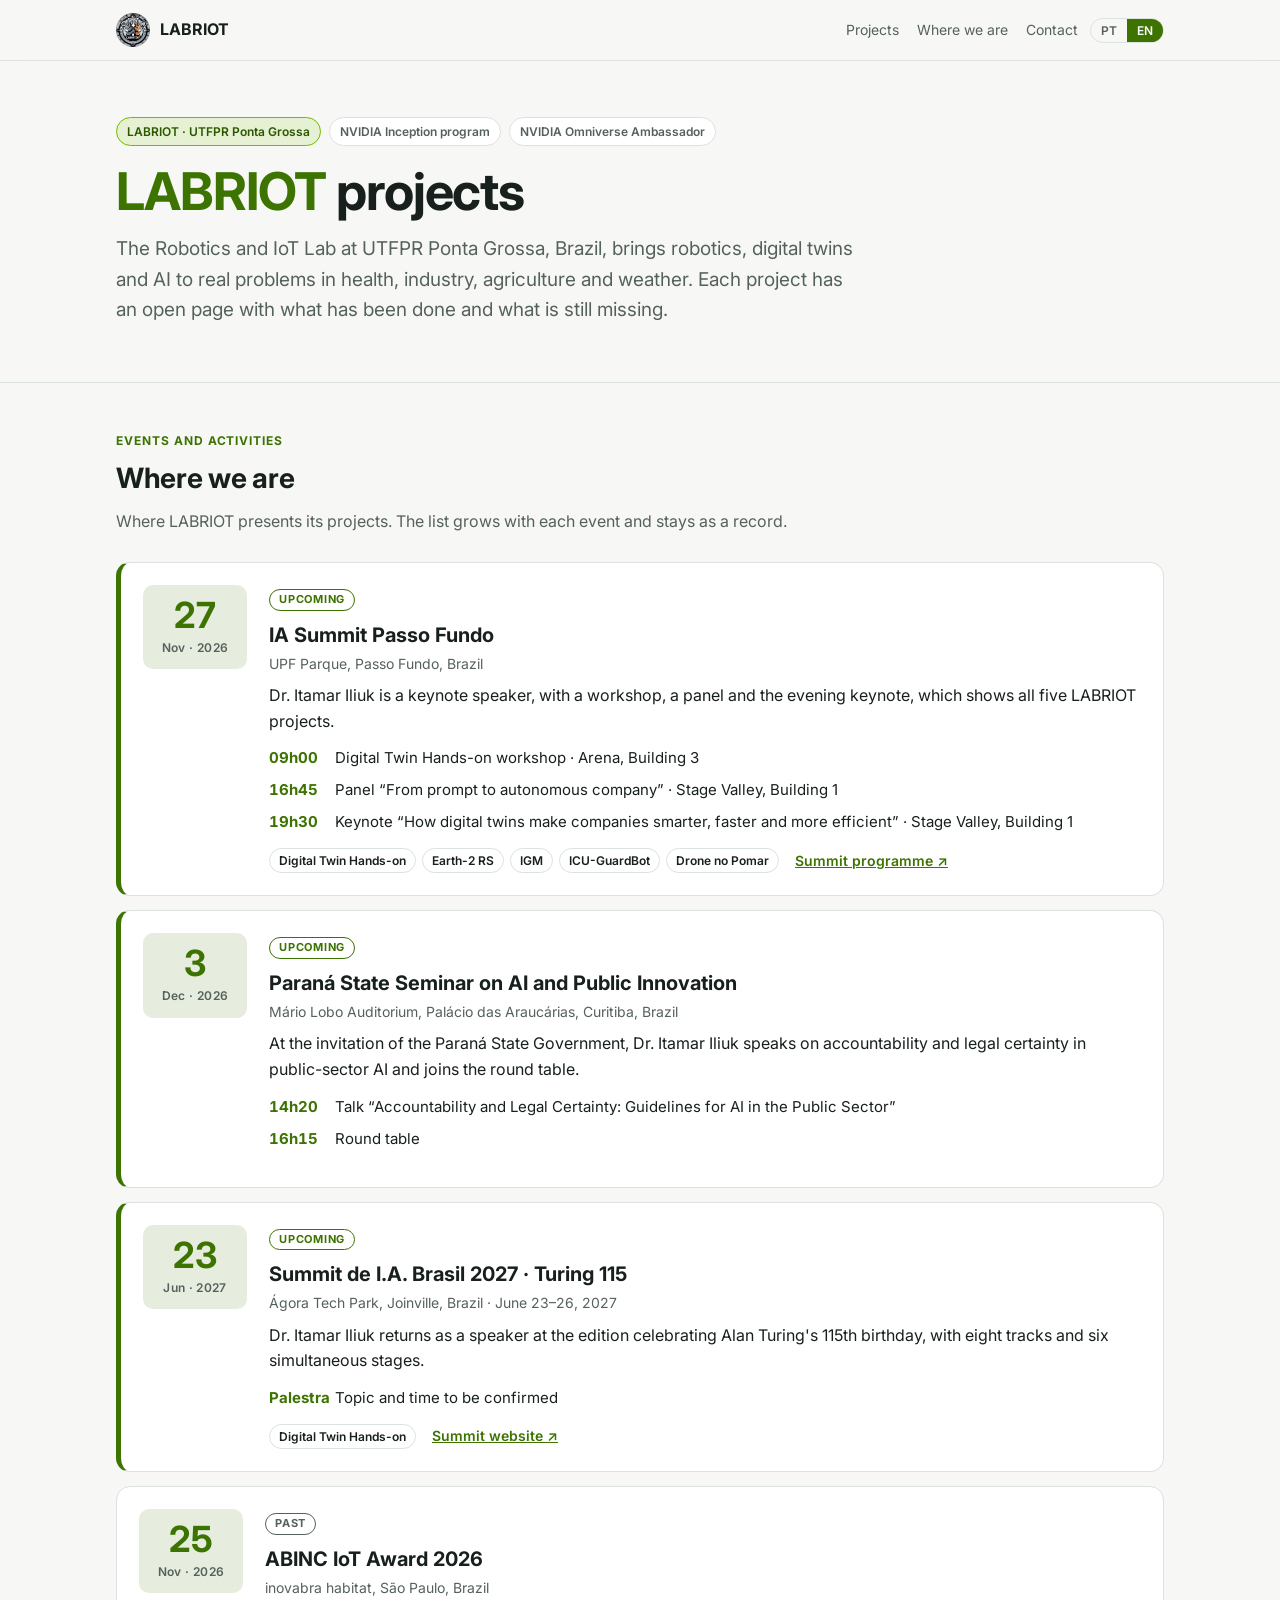
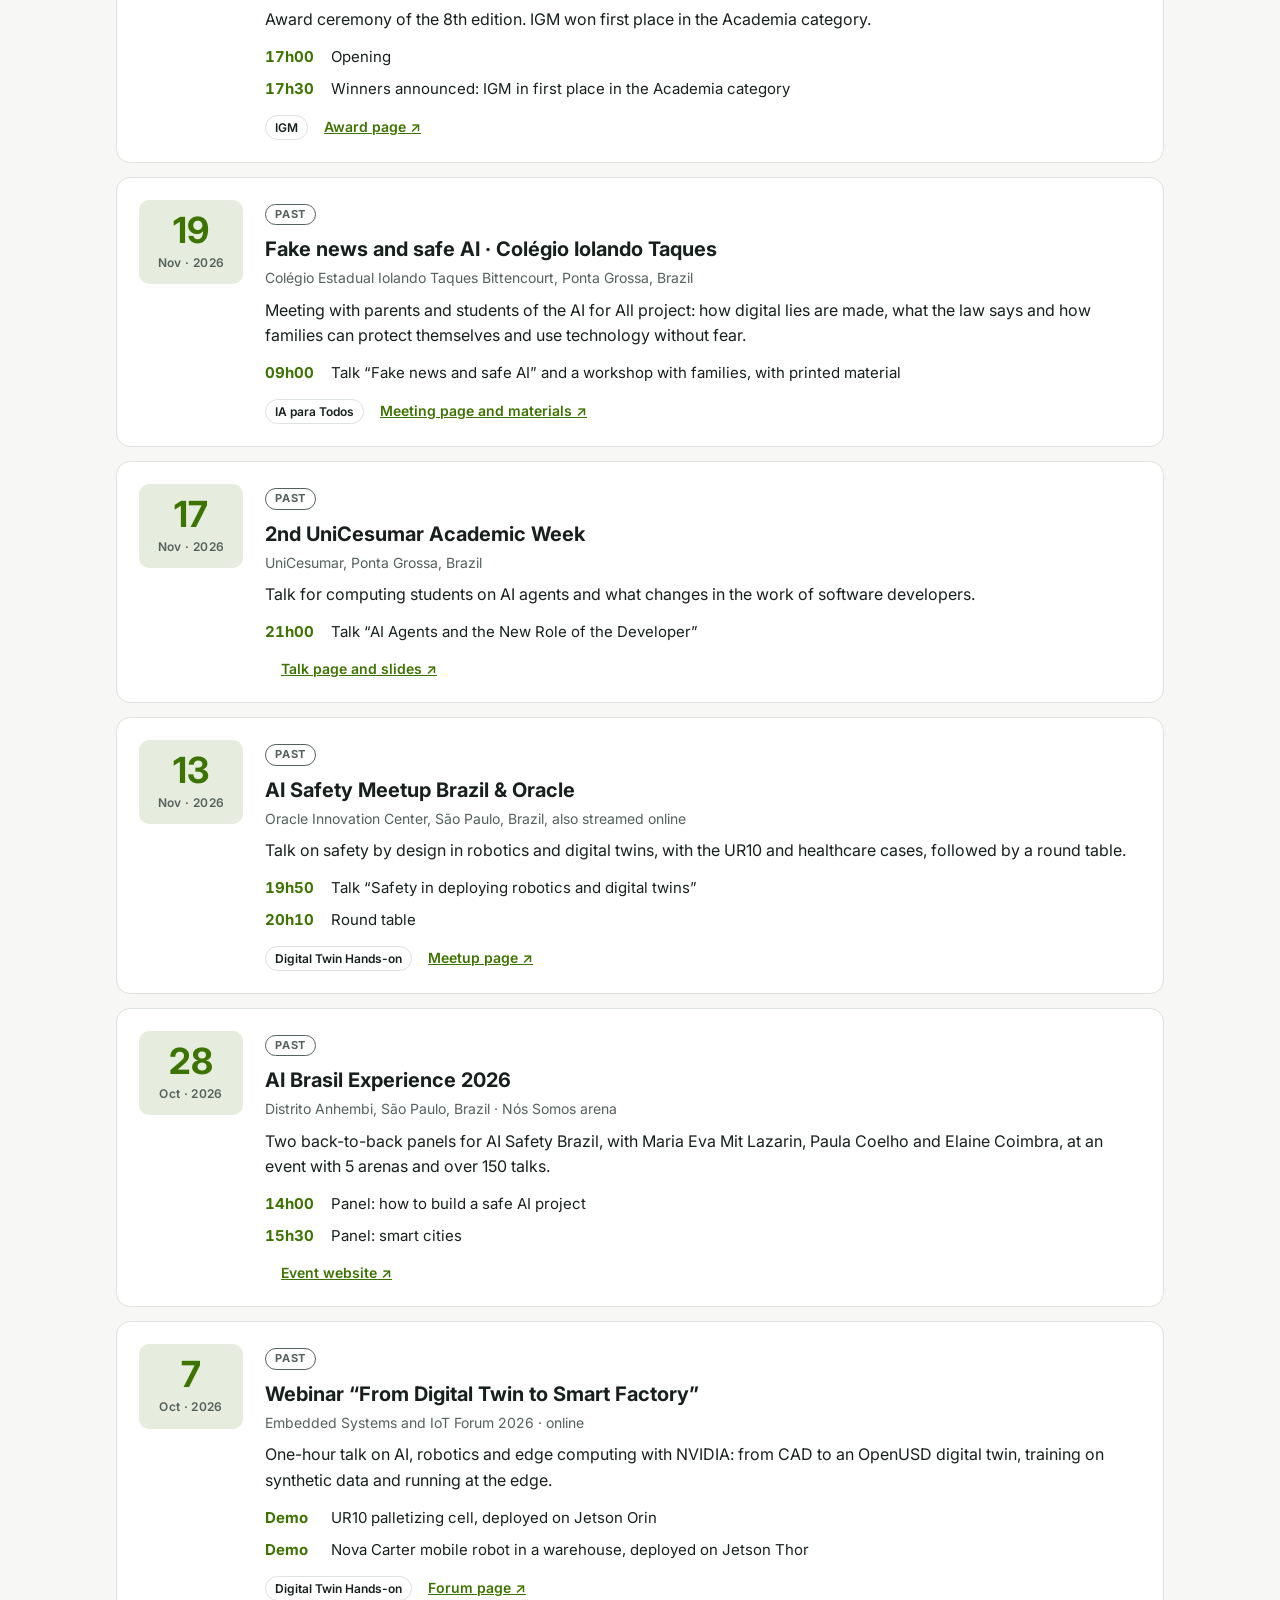
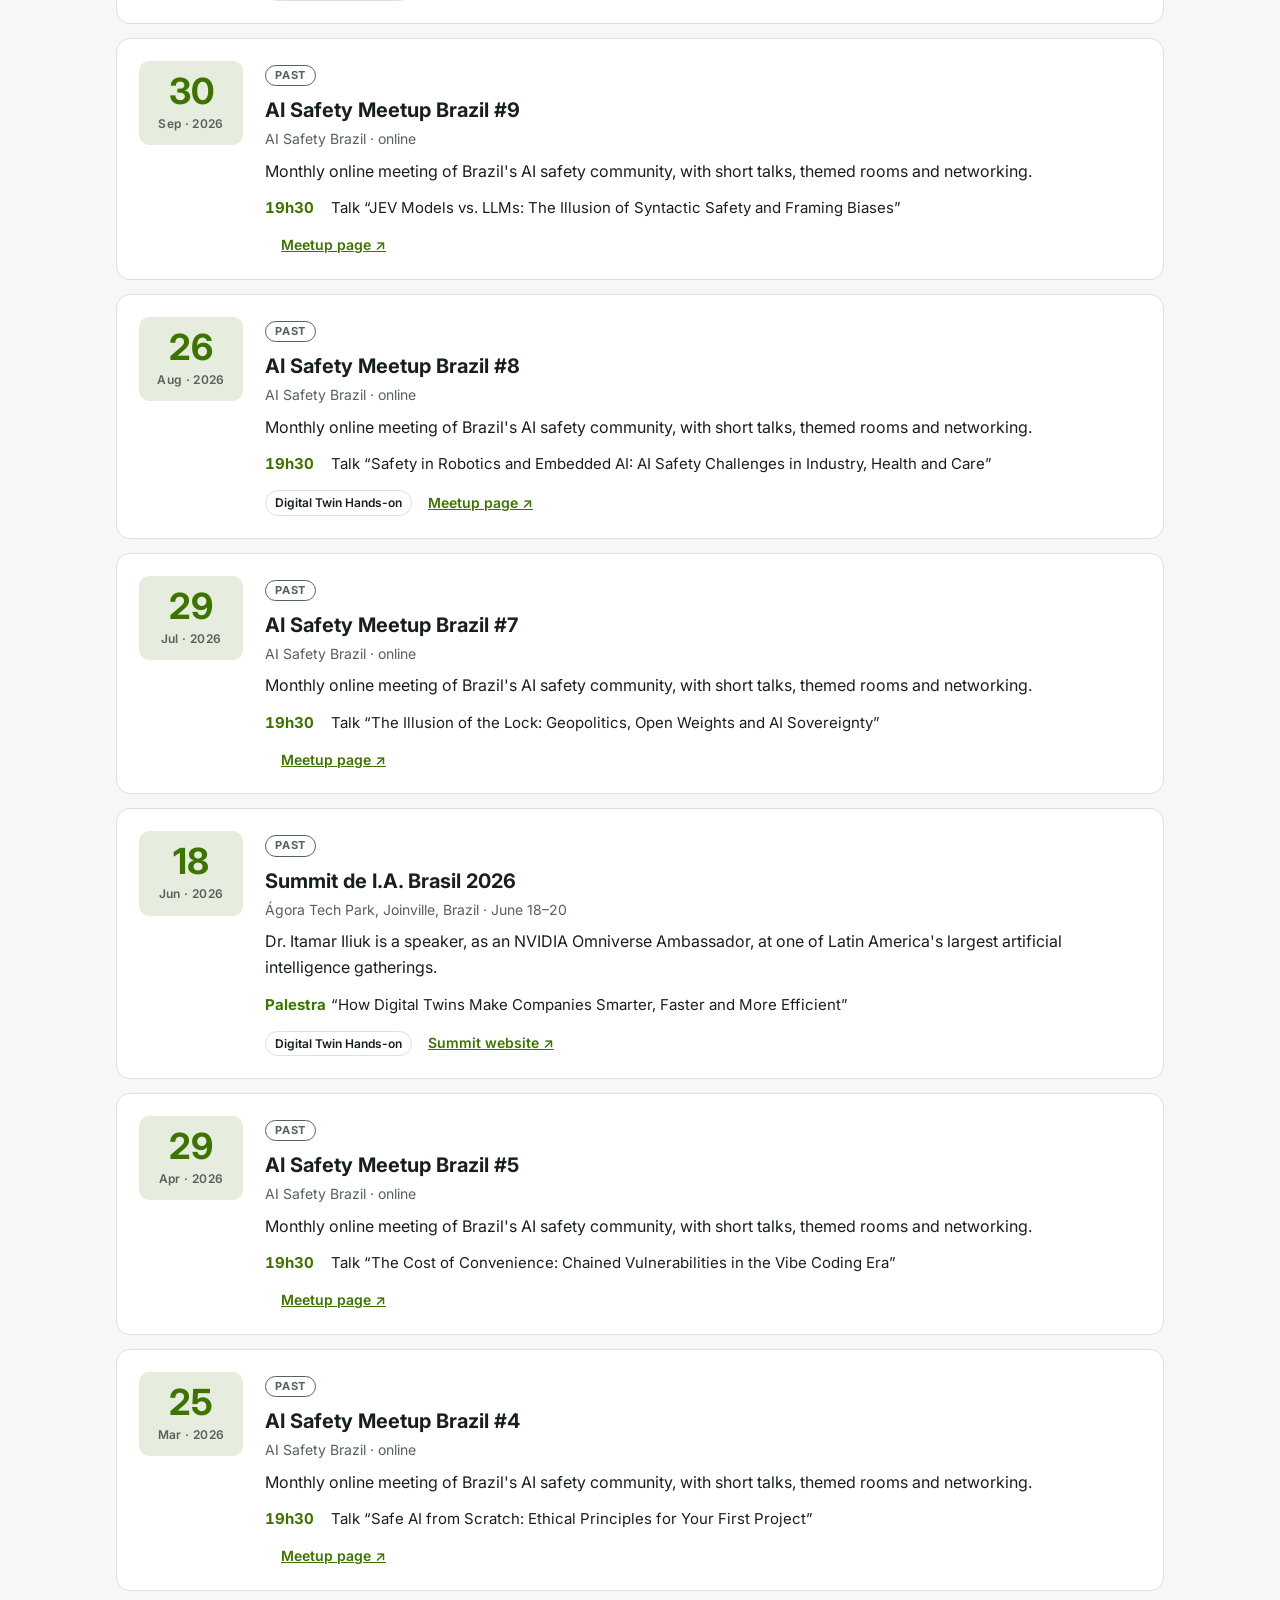
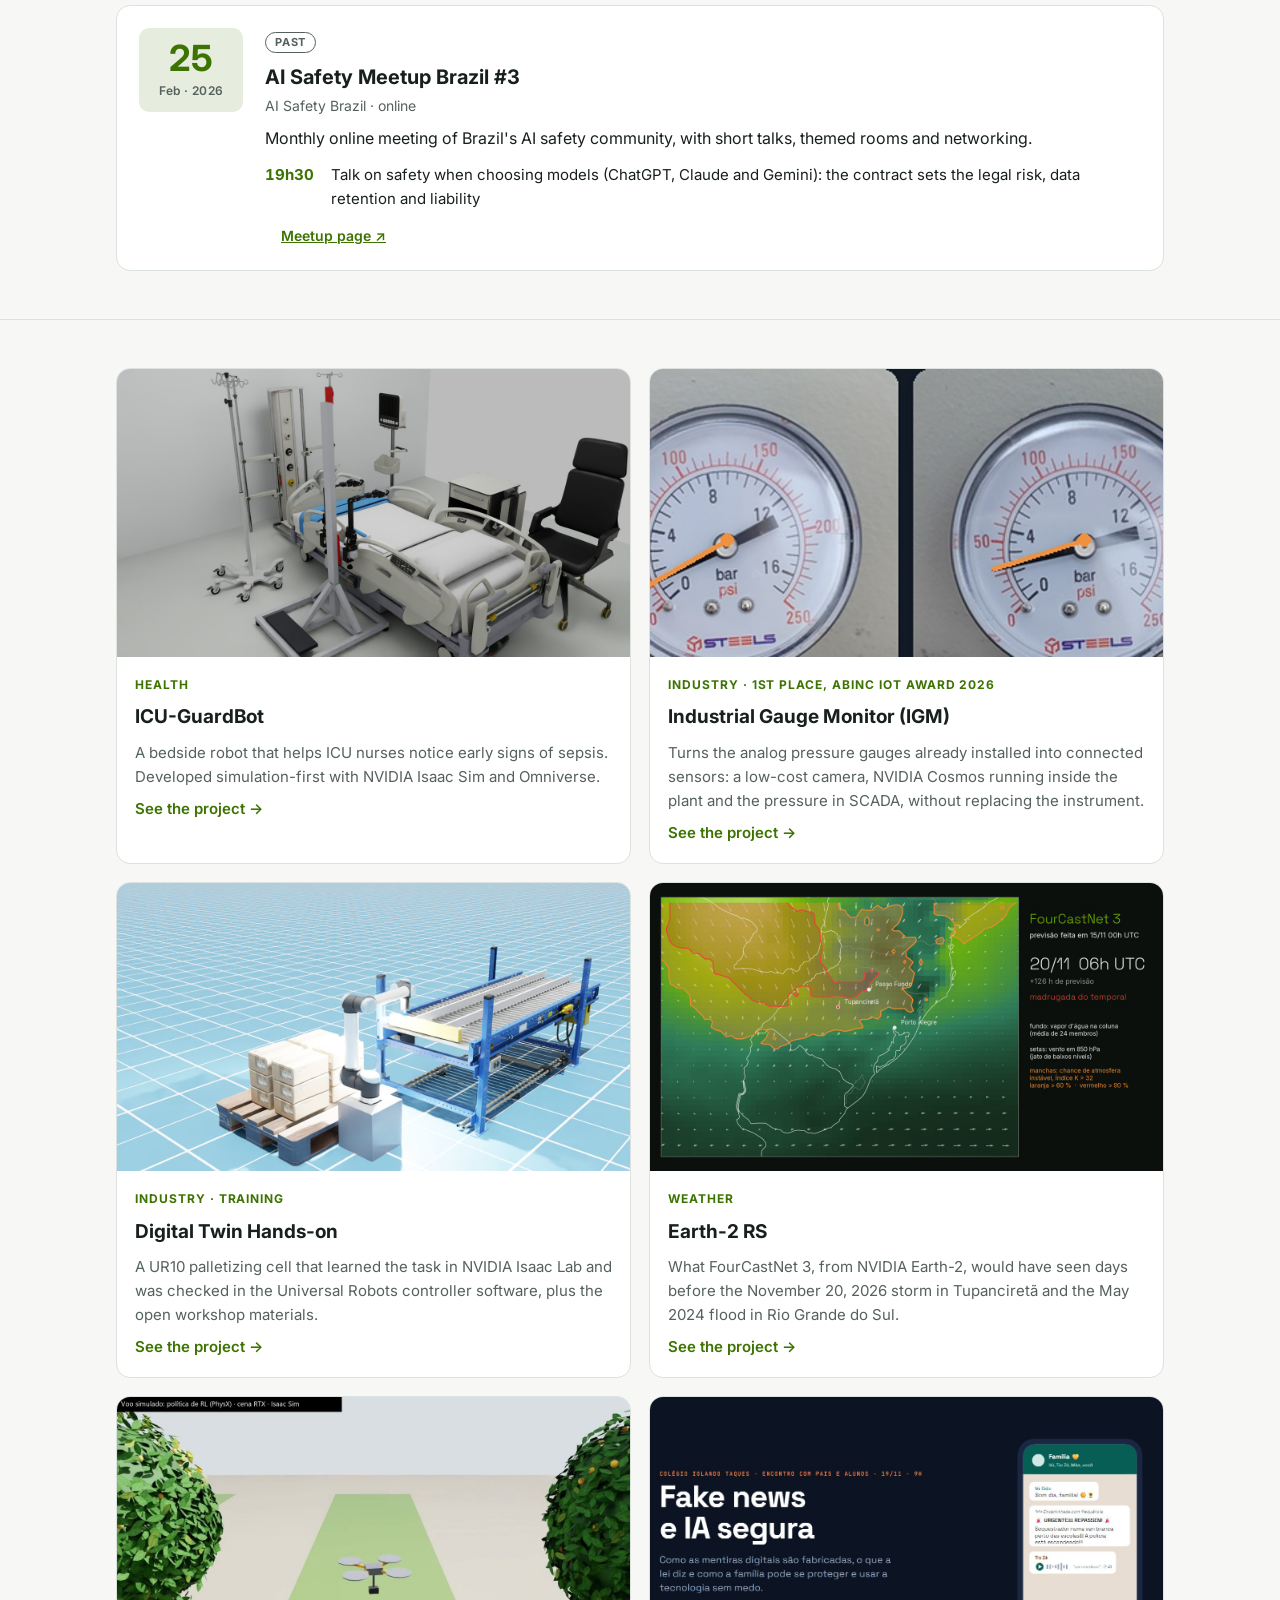
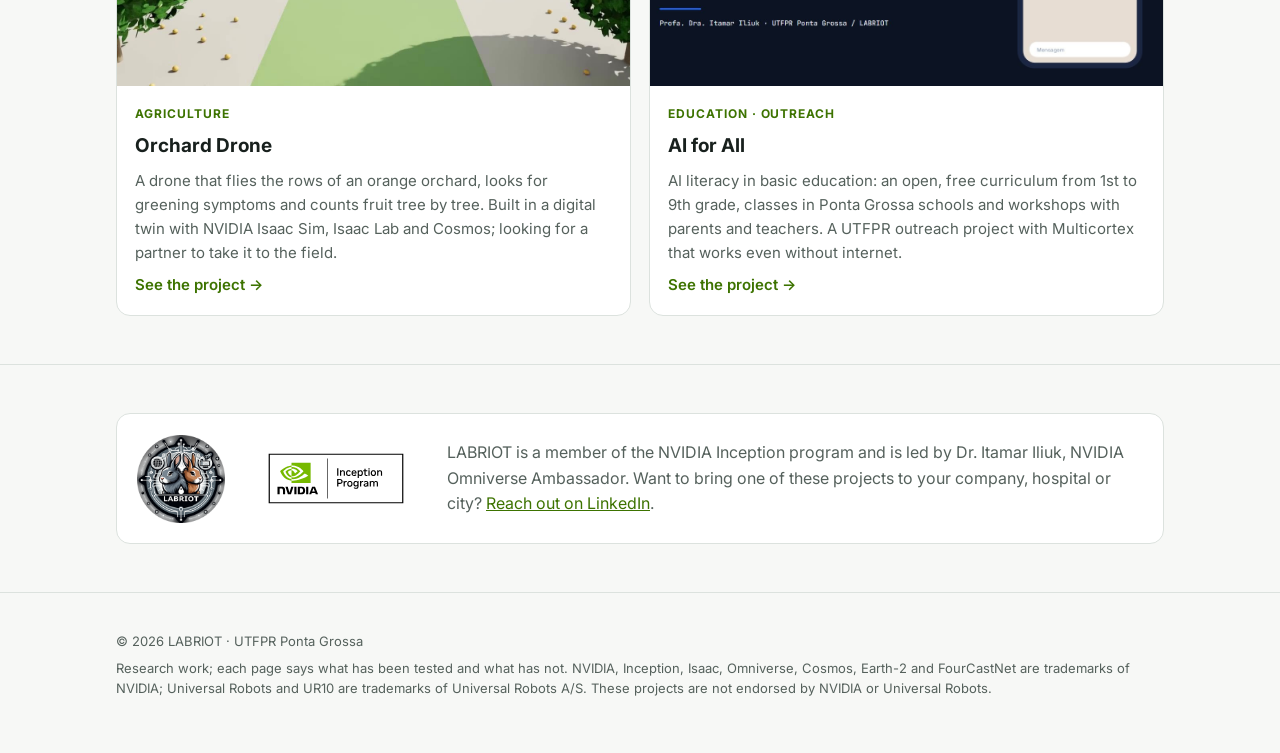
==== commit c6cd3895: "IGM: 1º lugar no Prêmio ABINC IoT 2026, categoria Academia Co-Authored-By: Claude Opus 5.5 <noreply@" ====
--- a/index.html
+++ b/index.html
@@ -48,10 +48,10 @@
   <h2><span lang="pt">Onde estamos</span><span lang="en">Where we are</span></h2>
   <p class="sub" lang="pt">Onde o LABRIOT apresenta os seus projetos. A lista cresce a cada participação e fica como histórico.</p><p class="sub" lang="en">Where LABRIOT presents its projects. The list grows with each event and stays as a record.</p>
   <ul class="eventos">
-    <li class="ev proximo" id="abinc-2026"><div class="data"><span class="d">25</span><span class="m" lang="pt">nov · 2026</span><span class="m" lang="en">Nov · 2026</span></div><div><span class="st"><span lang="pt">Próximo</span><span lang="en">Upcoming</span></span><h3><span lang="pt">Prêmio IoT ABINC 2026</span><span lang="en">ABINC IoT Award 2026</span></h3><p class="local" lang="pt">inovabra habitat, São Paulo (SP)</p><p class="local" lang="en">inovabra habitat, São Paulo, Brazil</p><p class="resumo" lang="pt">Cerimônia de premiação da 8ª edição. O IGM é finalista; os vencedores de cada categoria são anunciados ao vivo.</p><p class="resumo" lang="en">Award ceremony of the 8th edition. IGM is a finalist; the winners of each category are announced live.</p><ul class="itens"><li><span class="h">17h00</span><span lang="pt">Abertura</span><span lang="en">Opening</span></li><li><span class="h">17h30</span><span lang="pt">Apresentação dos finalistas e anúncio dos vencedores</span><span lang="en">Finalists' presentations and winners announced</span></li></ul><div class="rodape"><span class="proj"><a href="https://itamariliuk.github.io/igm/">IGM</a></span><a href="https://abinc.org.br/premio-iot-2026/#cerimonia-premio-iot-2026"><span lang="pt">Página da premiação</span><span lang="en">Award page</span> ↗</a></div></div></li>
     <li class="ev proximo" id="ia-summit-pf-2026"><div class="data"><span class="d">27</span><span class="m" lang="pt">nov · 2026</span><span class="m" lang="en">Nov · 2026</span></div><div><span class="st"><span lang="pt">Próximo</span><span lang="en">Upcoming</span></span><h3><span lang="pt">IA Summit Passo Fundo</span><span lang="en">IA Summit Passo Fundo</span></h3><p class="local" lang="pt">UPF Parque, Passo Fundo (RS)</p><p class="local" lang="en">UPF Parque, Passo Fundo, Brazil</p><p class="resumo" lang="pt">A Dra. Itamar Iliuk é palestrante principal, com um workshop, um painel e a palestra da noite, que mostra os cinco projetos do LABRIOT.</p><p class="resumo" lang="en">Dr. Itamar Iliuk is a keynote speaker, with a workshop, a panel and the evening keynote, which shows all five LABRIOT projects.</p><ul class="itens"><li><span class="h">09h00</span><span lang="pt">Workshop Digital Twin Hands-on · Arena, Prédio 3</span><span lang="en">Digital Twin Hands-on workshop · Arena, Building 3</span></li><li><span class="h">16h45</span><span lang="pt">Painel “Do prompt à empresa autônoma” · Stage Valley, Prédio 1</span><span lang="en">Panel “From prompt to autonomous company” · Stage Valley, Building 1</span></li><li><span class="h">19h30</span><span lang="pt">Palestra principal “Como gêmeos digitais criam empresas mais inteligentes, rápidas e eficientes” · Stage Valley, Prédio 1</span><span lang="en">Keynote “How digital twins make companies smarter, faster and more efficient” · Stage Valley, Building 1</span></li></ul><div class="rodape"><span class="proj"><a href="https://itamariliuk.github.io/digital-twin-hands-on/">Digital Twin Hands-on</a><a href="https://itamariliuk.github.io/earth2-rs-eventos-severos/">Earth-2 RS</a><a href="https://itamariliuk.github.io/igm/">IGM</a><a href="https://itamariliuk.github.io/icu-guardbot/">ICU-GuardBot</a><a href="https://itamariliuk.github.io/drone-pomar/">Drone no Pomar</a></span><a href="https://iasummitpassofundo.com.br/programacao"><span lang="pt">Programação do Summit</span><span lang="en">Summit programme</span> ↗</a></div></div></li>
     <li class="ev proximo" id="seminario-ia-inovacao-publica-pr-2026"><div class="data"><span class="d">3</span><span class="m" lang="pt">dez · 2026</span><span class="m" lang="en">Dec · 2026</span></div><div><span class="st"><span lang="pt">Próximo</span><span lang="en">Upcoming</span></span><h3><span lang="pt">Seminário Estadual de IA e Inovação Pública</span><span lang="en">Paraná State Seminar on AI and Public Innovation</span></h3><p class="local" lang="pt">Auditório Mário Lobo, Palácio das Araucárias, Curitiba (PR)</p><p class="local" lang="en">Mário Lobo Auditorium, Palácio das Araucárias, Curitiba, Brazil</p><p class="resumo" lang="pt">A convite do Governo do Paraná, a Dra. Itamar Iliuk fala sobre responsabilidade e segurança jurídica no uso de IA pelo setor público e participa da mesa-redonda.</p><p class="resumo" lang="en">At the invitation of the Paraná State Government, Dr. Itamar Iliuk speaks on accountability and legal certainty in public-sector AI and joins the round table.</p><ul class="itens"><li><span class="h">14h20</span><span lang="pt">Palestra “Responsabilidade e Segurança Jurídica: Diretrizes para a IA no Setor Público”</span><span lang="en">Talk “Accountability and Legal Certainty: Guidelines for AI in the Public Sector”</span></li><li><span class="h">16h15</span><span lang="pt">Mesa-redonda</span><span lang="en">Round table</span></li></ul><div class="rodape"><span class="proj"></span></div></div></li>
     <li class="ev proximo" id="summit-ia-joinville-2027"><div class="data"><span class="d">23</span><span class="m" lang="pt">jun · 2027</span><span class="m" lang="en">Jun · 2027</span></div><div><span class="st"><span lang="pt">Próximo</span><span lang="en">Upcoming</span></span><h3><span lang="pt">Summit de I.A. Brasil 2027 · Turing 115</span><span lang="en">Summit de I.A. Brasil 2027 · Turing 115</span></h3><p class="local" lang="pt">Ágora Tech Park, Joinville (SC) · 23 a 26 de junho de 2027</p><p class="local" lang="en">Ágora Tech Park, Joinville, Brazil · June 23–26, 2027</p><p class="resumo" lang="pt">A Dra. Itamar Iliuk volta como palestrante na edição que celebra os 115 anos de Alan Turing, com oito trilhas e seis palcos simultâneos.</p><p class="resumo" lang="en">Dr. Itamar Iliuk returns as a speaker at the edition celebrating Alan Turing's 115th birthday, with eight tracks and six simultaneous stages.</p><ul class="itens"><li><span class="h">Palestra</span><span lang="pt">Tema e horário a confirmar</span><span lang="en">Topic and time to be confirmed</span></li></ul><div class="rodape"><span class="proj"><a href="https://itamariliuk.github.io/digital-twin-hands-on/">Digital Twin Hands-on</a></span><a href="https://www.summitdeinteligenciaartificial.com/"><span lang="pt">Site do Summit</span><span lang="en">Summit website</span> ↗</a></div></div></li>
+    <li class="ev realizado" id="abinc-2026"><div class="data"><span class="d">25</span><span class="m" lang="pt">nov · 2026</span><span class="m" lang="en">Nov · 2026</span></div><div><span class="st"><span lang="pt">Realizado</span><span lang="en">Past</span></span><h3><span lang="pt">Prêmio IoT ABINC 2026</span><span lang="en">ABINC IoT Award 2026</span></h3><p class="local" lang="pt">inovabra habitat, São Paulo (SP)</p><p class="local" lang="en">inovabra habitat, São Paulo, Brazil</p><p class="resumo" lang="pt">Cerimônia de premiação da 8ª edição. O IGM ganhou o 1º lugar na categoria Academia.</p><p class="resumo" lang="en">Award ceremony of the 8th edition. IGM won first place in the Academia category.</p><ul class="itens"><li><span class="h">17h00</span><span lang="pt">Abertura</span><span lang="en">Opening</span></li><li><span class="h">17h30</span><span lang="pt">Anúncio dos vencedores: IGM em 1º lugar na categoria Academia</span><span lang="en">Winners announced: IGM in first place in the Academia category</span></li></ul><div class="rodape"><span class="proj"><a href="https://itamariliuk.github.io/igm/">IGM</a></span><a href="https://abinc.org.br/premio-iot-2026/#cerimonia-premio-iot-2026"><span lang="pt">Página da premiação</span><span lang="en">Award page</span> ↗</a></div></div></li>
     <li class="ev realizado" id="fakenews-iolando-2026"><div class="data"><span class="d">19</span><span class="m" lang="pt">nov · 2026</span><span class="m" lang="en">Nov · 2026</span></div><div><span class="st"><span lang="pt">Realizado</span><span lang="en">Past</span></span><h3><span lang="pt">Fake news e IA segura · Colégio Iolando Taques</span><span lang="en">Fake news and safe AI · Colégio Iolando Taques</span></h3><p class="local" lang="pt">Colégio Estadual Iolando Taques Bittencourt, Ponta Grossa (PR)</p><p class="local" lang="en">Colégio Estadual Iolando Taques Bittencourt, Ponta Grossa, Brazil</p><p class="resumo" lang="pt">Encontro com pais e alunos do projeto IA para Todos: como as mentiras digitais são fabricadas, o que a lei diz e como a família pode se proteger e usar a tecnologia sem medo.</p><p class="resumo" lang="en">Meeting with parents and students of the AI for All project: how digital lies are made, what the law says and how families can protect themselves and use technology without fear.</p><ul class="itens"><li><span class="h">09h00</span><span lang="pt">Palestra “Fake news e IA segura” e oficina com as famílias, com material impresso</span><span lang="en">Talk “Fake news and safe AI” and a workshop with families, with printed material</span></li></ul><div class="rodape"><span class="proj"><a href="https://itamariliuk.github.io/ia-para-todos/">IA para Todos</a></span><a href="https://itamariliuk.github.io/ia-para-todos/familias/fake-news-iolando/"><span lang="pt">Página do encontro e materiais</span><span lang="en">Meeting page and materials</span> ↗</a></div></div></li>
     <li class="ev realizado" id="unicesumar-semana-academica-2026"><div class="data"><span class="d">17</span><span class="m" lang="pt">nov · 2026</span><span class="m" lang="en">Nov · 2026</span></div><div><span class="st"><span lang="pt">Realizado</span><span lang="en">Past</span></span><h3><span lang="pt">2ª Semana Acadêmica UniCesumar</span><span lang="en">2nd UniCesumar Academic Week</span></h3><p class="local" lang="pt">UniCesumar, Ponta Grossa (PR)</p><p class="local" lang="en">UniCesumar, Ponta Grossa, Brazil</p><p class="resumo" lang="pt">Palestra para estudantes de computação sobre agentes de IA e o que muda no trabalho de quem desenvolve software.</p><p class="resumo" lang="en">Talk for computing students on AI agents and what changes in the work of software developers.</p><ul class="itens"><li><span class="h">21h00</span><span lang="pt">Palestra “Agentes de IA e o Novo Papel do Dev”</span><span lang="en">Talk “AI Agents and the New Role of the Developer”</span></li></ul><div class="rodape"><span class="proj"></span><a href="https://itamariliuk.github.io/palestras/agentes-dev/"><span lang="pt">Página da palestra e slides</span><span lang="en">Talk page and slides</span> ↗</a></div></div></li>
     <li class="ev realizado" id="ai-safety-oracle-2026"><div class="data"><span class="d">13</span><span class="m" lang="pt">nov · 2026</span><span class="m" lang="en">Nov · 2026</span></div><div><span class="st"><span lang="pt">Realizado</span><span lang="en">Past</span></span><h3><span lang="pt">AI Safety Meetup Brazil &amp; Oracle</span><span lang="en">AI Safety Meetup Brazil &amp; Oracle</span></h3><p class="local" lang="pt">Oracle Innovation Center, São Paulo (SP), com transmissão online</p><p class="local" lang="en">Oracle Innovation Center, São Paulo, Brazil, also streamed online</p><p class="resumo" lang="pt">Palestra sobre segurança por construção em robótica e gêmeos digitais, com os casos do UR10 e da saúde, seguida de mesa-redonda.</p><p class="resumo" lang="en">Talk on safety by design in robotics and digital twins, with the UR10 and healthcare cases, followed by a round table.</p><ul class="itens"><li><span class="h">19h50</span><span lang="pt">Palestra “Segurança na implementação de robótica e digital twins”</span><span lang="en">Talk “Safety in deploying robotics and digital twins”</span></li><li><span class="h">20h10</span><span lang="pt">Mesa-redonda</span><span lang="en">Round table</span></li></ul><div class="rodape"><span class="proj"><a href="https://itamariliuk.github.io/digital-twin-hands-on/">Digital Twin Hands-on</a></span><a href="https://luma.com/beltqv5z"><span lang="pt">Página do Meetup</span><span lang="en">Meetup page</span> ↗</a></div></div></li>
@@ -83,7 +83,7 @@
     <a class="projeto" href="https://itamariliuk.github.io/igm/">
       <img src="assets/img/igm.jpg" width="1040" height="428" alt="Four analog pressure gauges with the reading from the camera drawn as an orange needle over each one">
       <div class="txt">
-        <span class="area"><span lang="pt">Indústria</span><span lang="en">Industry</span></span>
+        <span class="area"><span lang="pt">Indústria · 1º lugar no Prêmio ABINC IoT 2026</span><span lang="en">Industry · 1st place, ABINC IoT Award 2026</span></span>
         <h3>Industrial Gauge Monitor (IGM)</h3>
         <p lang="pt">Transforma os manômetros analógicos já instalados em sensores conectados: câmera de baixo custo, NVIDIA Cosmos rodando dentro da planta e a pressão no SCADA, sem trocar o instrumento.</p>
         <p lang="en">Turns the analog pressure gauges already installed into connected sensors: a low-cost camera, NVIDIA Cosmos running inside the plant and the pressure in SCADA, without replacing the instrument.</p>
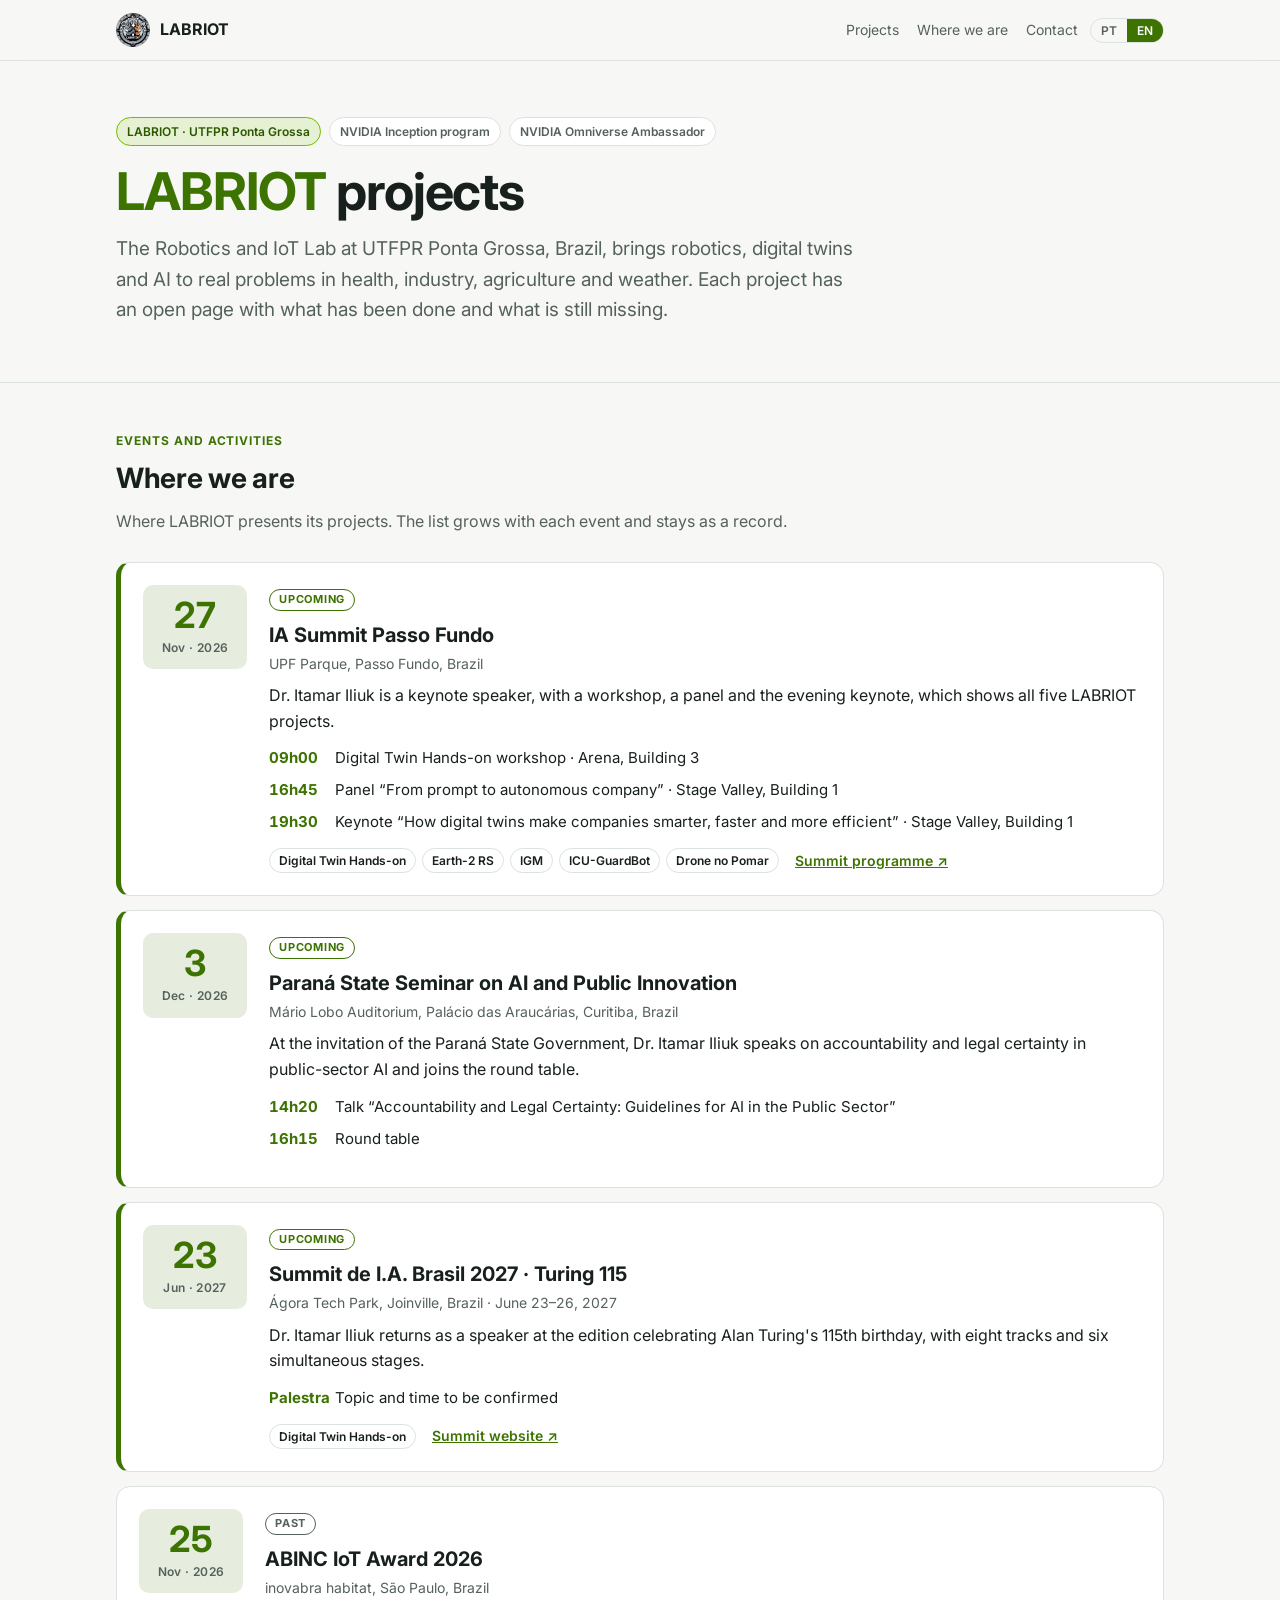
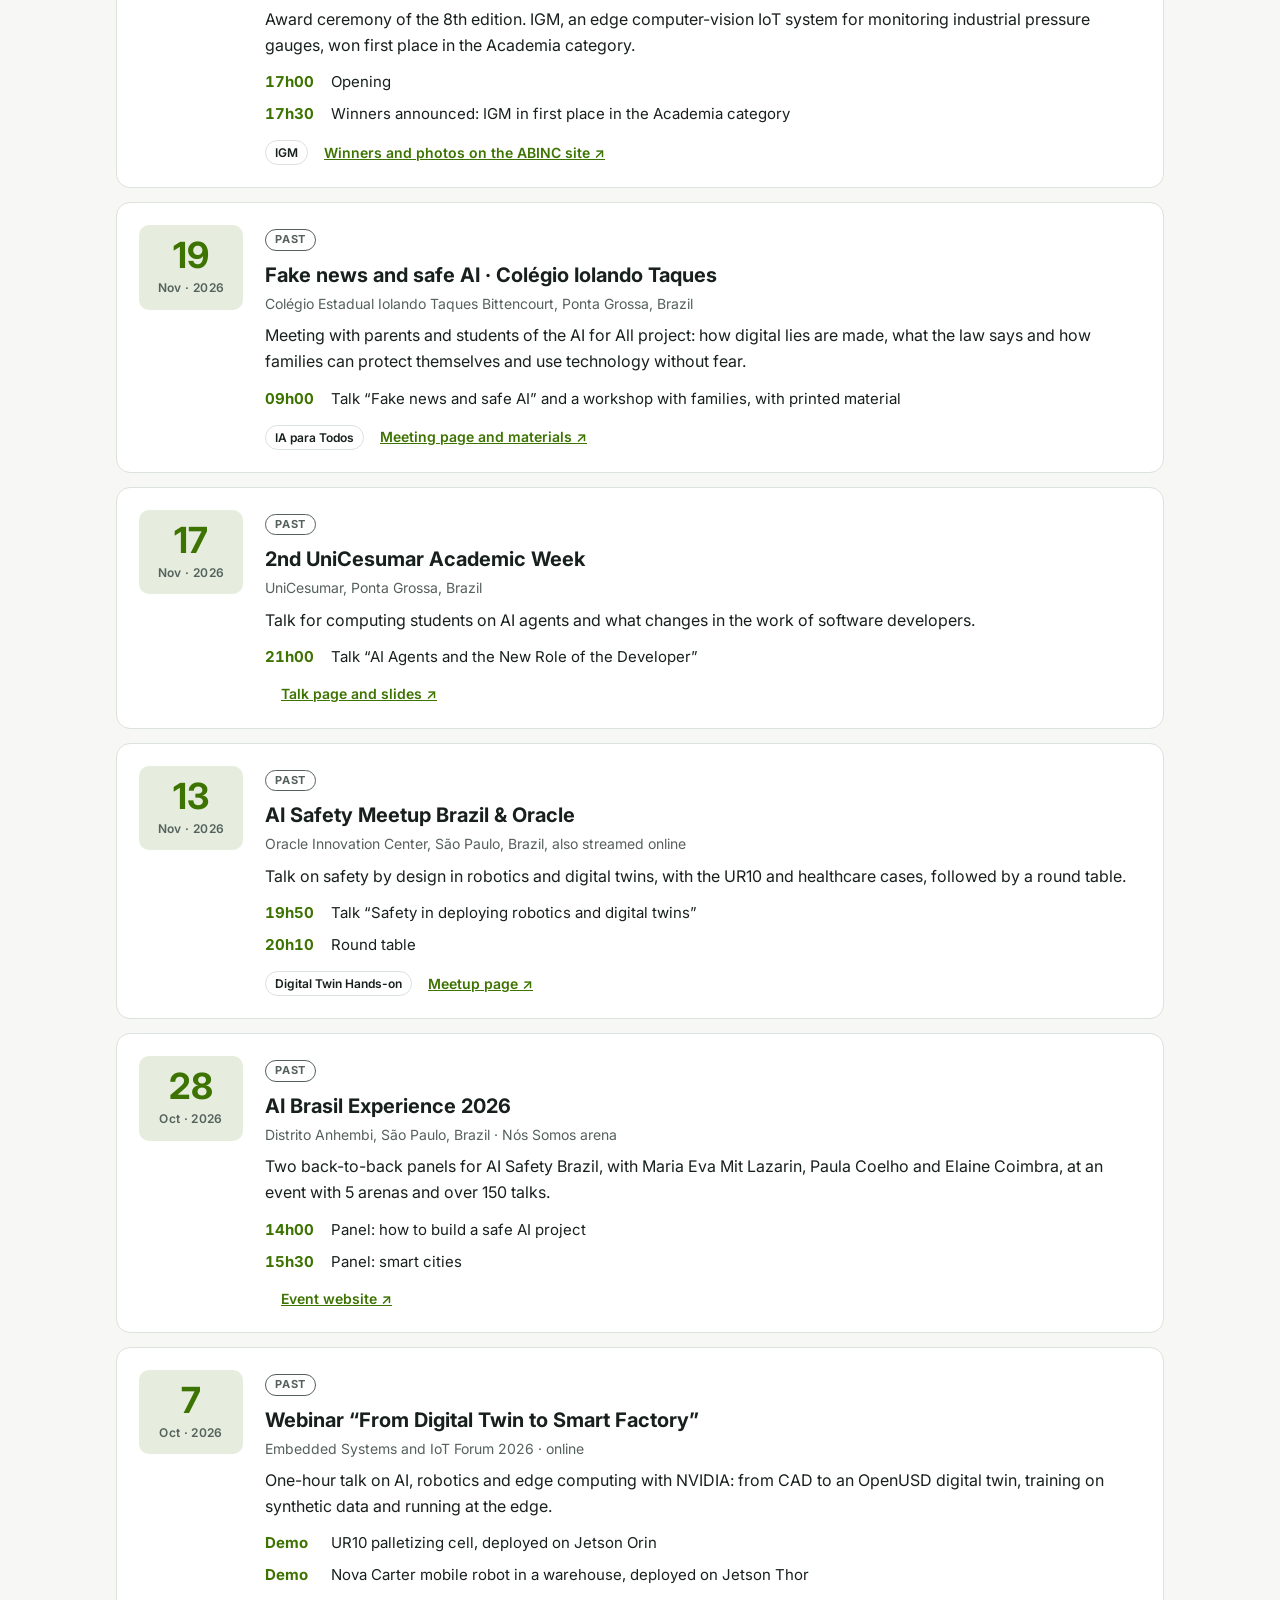
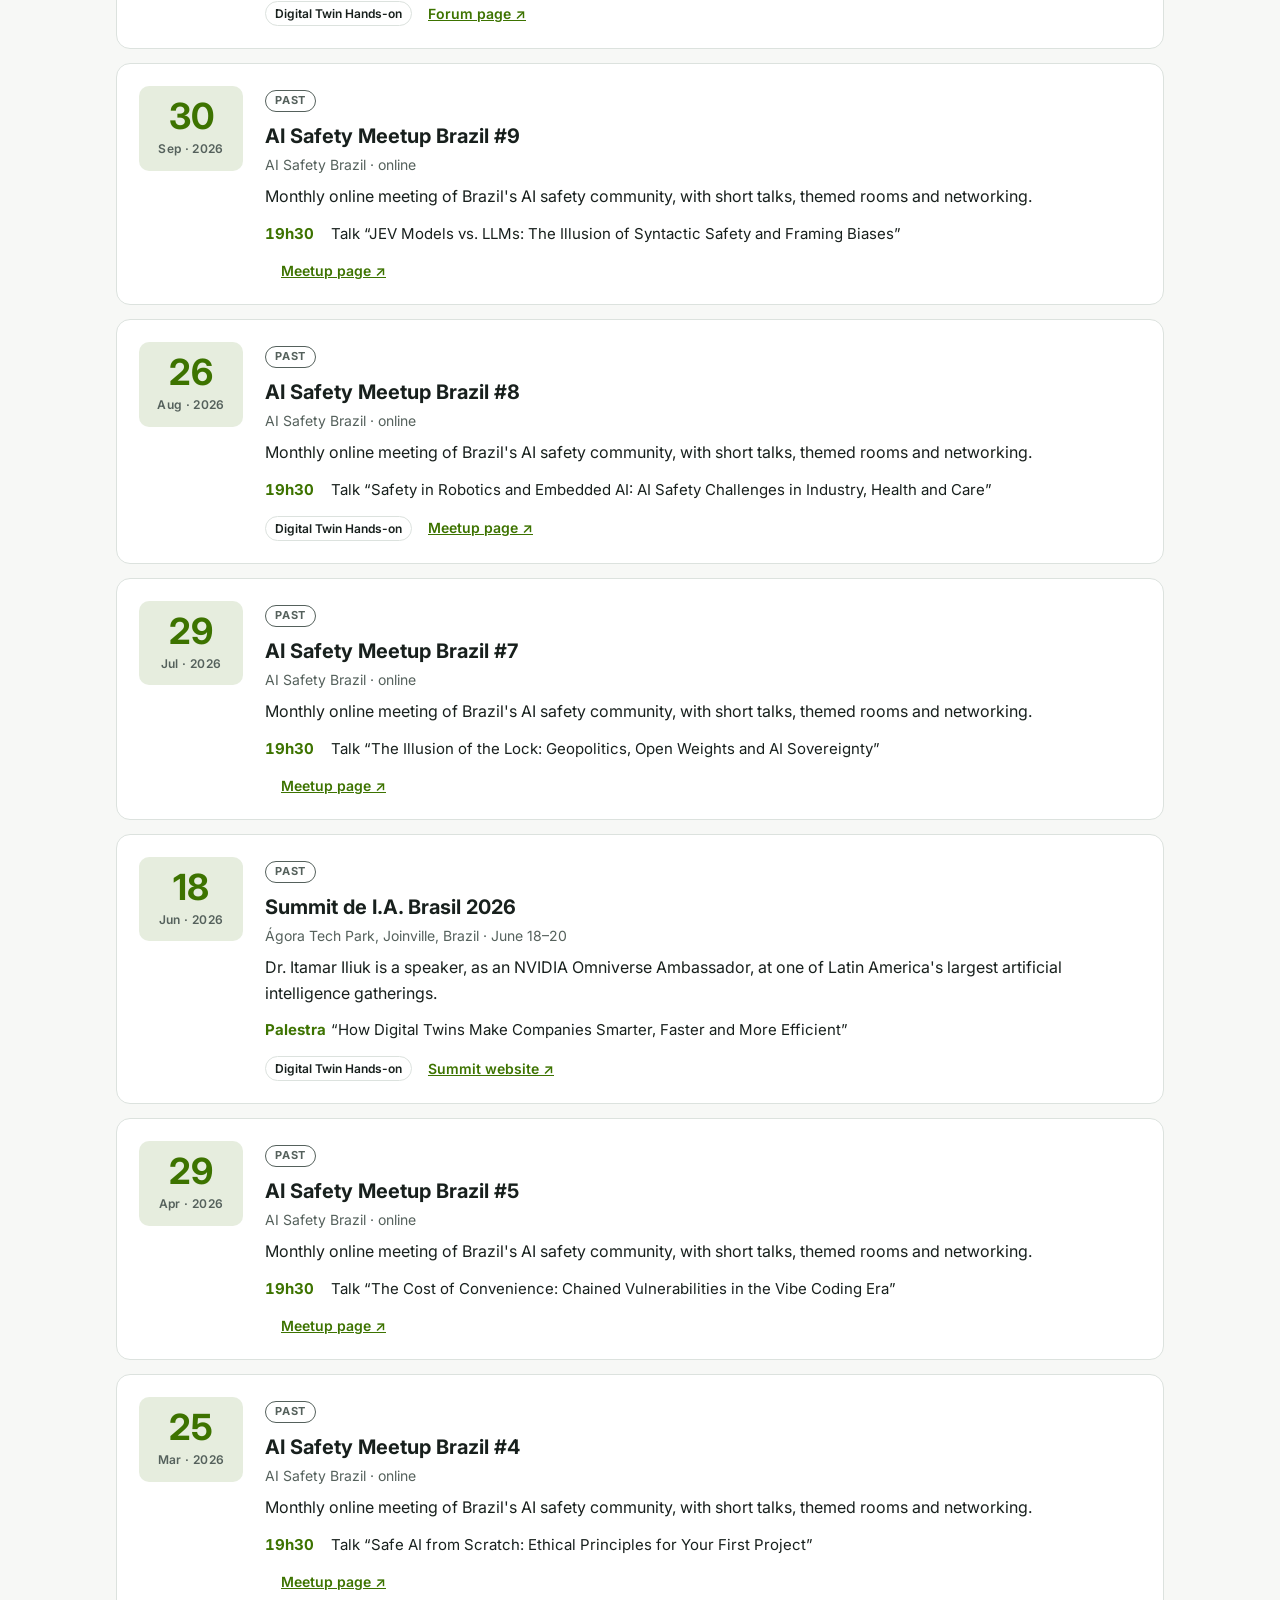
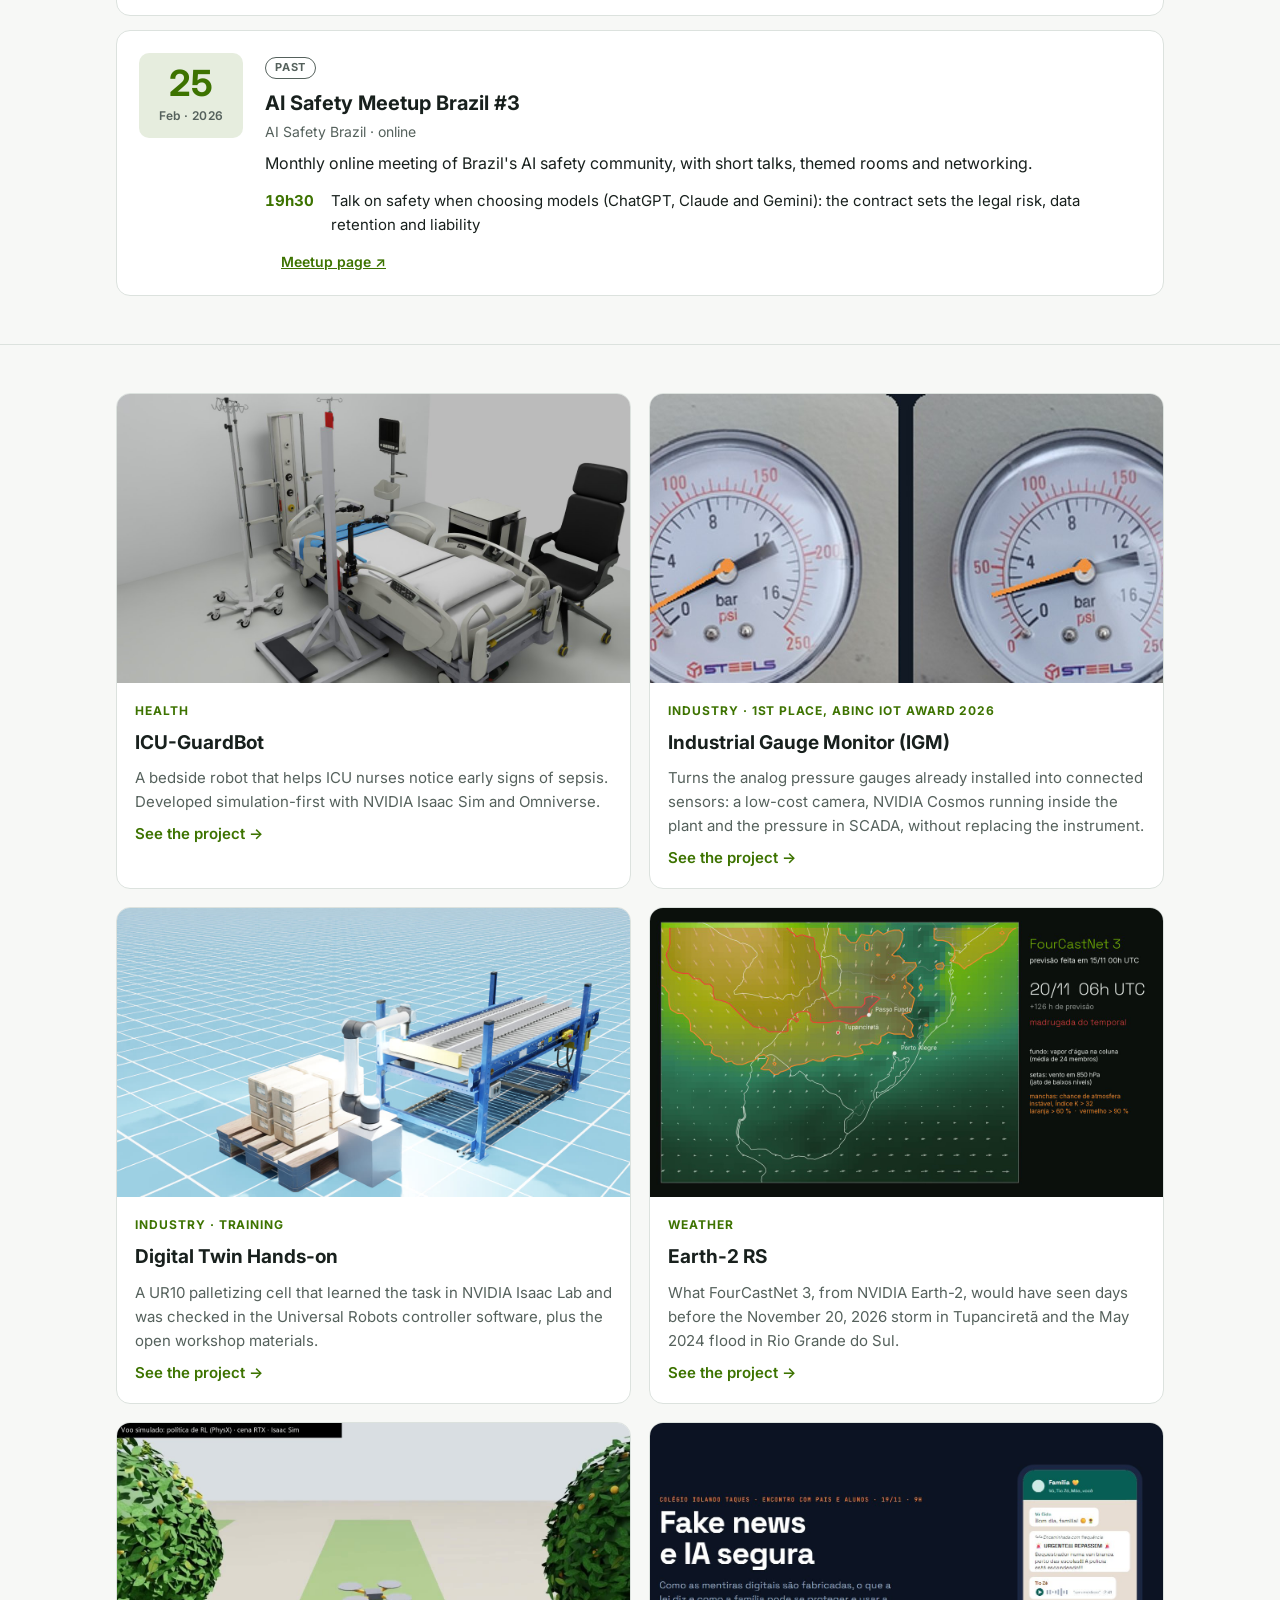
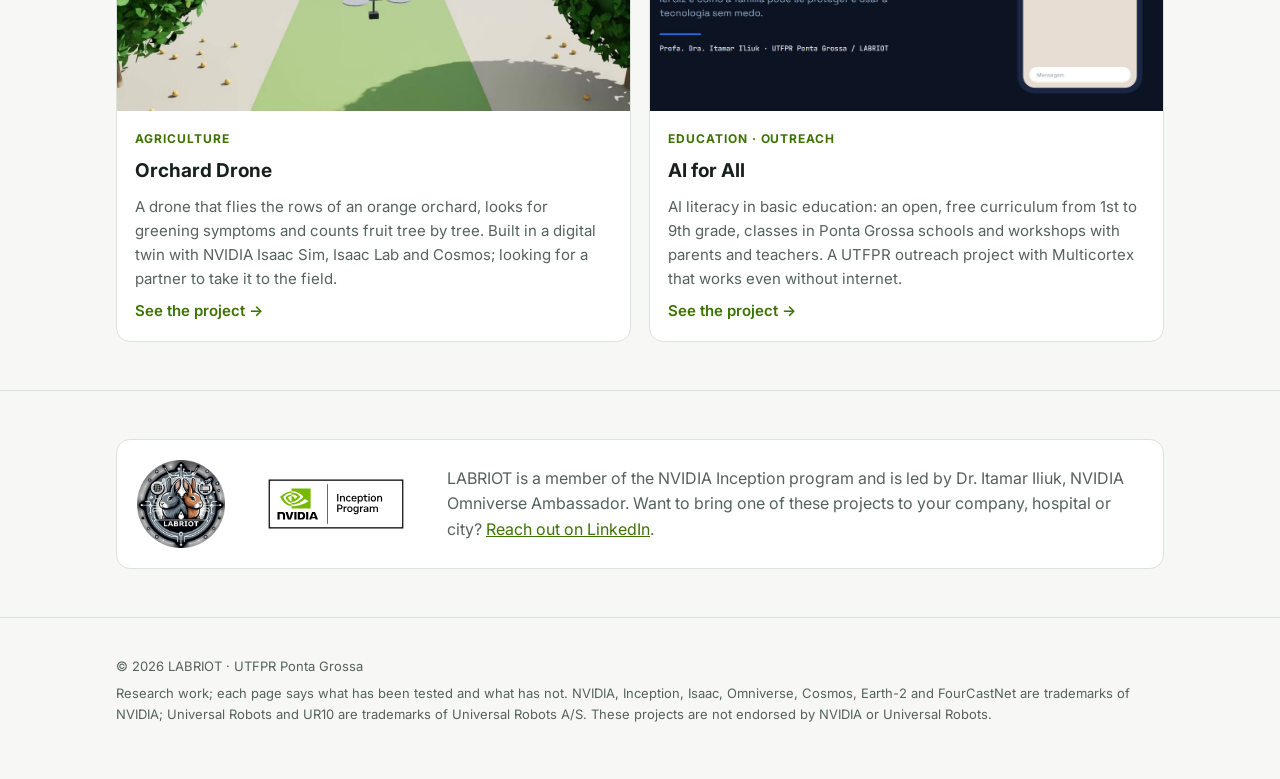
==== commit d52769d0: "ABINC: link para os vencedores e fotos no site da ABINC Co-Authored-By: Claude Opus 5.5 <noreply@ant" ====
--- a/index.html
+++ b/index.html
@@ -51,7 +51,7 @@
     <li class="ev proximo" id="ia-summit-pf-2026"><div class="data"><span class="d">27</span><span class="m" lang="pt">nov · 2026</span><span class="m" lang="en">Nov · 2026</span></div><div><span class="st"><span lang="pt">Próximo</span><span lang="en">Upcoming</span></span><h3><span lang="pt">IA Summit Passo Fundo</span><span lang="en">IA Summit Passo Fundo</span></h3><p class="local" lang="pt">UPF Parque, Passo Fundo (RS)</p><p class="local" lang="en">UPF Parque, Passo Fundo, Brazil</p><p class="resumo" lang="pt">A Dra. Itamar Iliuk é palestrante principal, com um workshop, um painel e a palestra da noite, que mostra os cinco projetos do LABRIOT.</p><p class="resumo" lang="en">Dr. Itamar Iliuk is a keynote speaker, with a workshop, a panel and the evening keynote, which shows all five LABRIOT projects.</p><ul class="itens"><li><span class="h">09h00</span><span lang="pt">Workshop Digital Twin Hands-on · Arena, Prédio 3</span><span lang="en">Digital Twin Hands-on workshop · Arena, Building 3</span></li><li><span class="h">16h45</span><span lang="pt">Painel “Do prompt à empresa autônoma” · Stage Valley, Prédio 1</span><span lang="en">Panel “From prompt to autonomous company” · Stage Valley, Building 1</span></li><li><span class="h">19h30</span><span lang="pt">Palestra principal “Como gêmeos digitais criam empresas mais inteligentes, rápidas e eficientes” · Stage Valley, Prédio 1</span><span lang="en">Keynote “How digital twins make companies smarter, faster and more efficient” · Stage Valley, Building 1</span></li></ul><div class="rodape"><span class="proj"><a href="https://itamariliuk.github.io/digital-twin-hands-on/">Digital Twin Hands-on</a><a href="https://itamariliuk.github.io/earth2-rs-eventos-severos/">Earth-2 RS</a><a href="https://itamariliuk.github.io/igm/">IGM</a><a href="https://itamariliuk.github.io/icu-guardbot/">ICU-GuardBot</a><a href="https://itamariliuk.github.io/drone-pomar/">Drone no Pomar</a></span><a href="https://iasummitpassofundo.com.br/programacao"><span lang="pt">Programação do Summit</span><span lang="en">Summit programme</span> ↗</a></div></div></li>
     <li class="ev proximo" id="seminario-ia-inovacao-publica-pr-2026"><div class="data"><span class="d">3</span><span class="m" lang="pt">dez · 2026</span><span class="m" lang="en">Dec · 2026</span></div><div><span class="st"><span lang="pt">Próximo</span><span lang="en">Upcoming</span></span><h3><span lang="pt">Seminário Estadual de IA e Inovação Pública</span><span lang="en">Paraná State Seminar on AI and Public Innovation</span></h3><p class="local" lang="pt">Auditório Mário Lobo, Palácio das Araucárias, Curitiba (PR)</p><p class="local" lang="en">Mário Lobo Auditorium, Palácio das Araucárias, Curitiba, Brazil</p><p class="resumo" lang="pt">A convite do Governo do Paraná, a Dra. Itamar Iliuk fala sobre responsabilidade e segurança jurídica no uso de IA pelo setor público e participa da mesa-redonda.</p><p class="resumo" lang="en">At the invitation of the Paraná State Government, Dr. Itamar Iliuk speaks on accountability and legal certainty in public-sector AI and joins the round table.</p><ul class="itens"><li><span class="h">14h20</span><span lang="pt">Palestra “Responsabilidade e Segurança Jurídica: Diretrizes para a IA no Setor Público”</span><span lang="en">Talk “Accountability and Legal Certainty: Guidelines for AI in the Public Sector”</span></li><li><span class="h">16h15</span><span lang="pt">Mesa-redonda</span><span lang="en">Round table</span></li></ul><div class="rodape"><span class="proj"></span></div></div></li>
     <li class="ev proximo" id="summit-ia-joinville-2027"><div class="data"><span class="d">23</span><span class="m" lang="pt">jun · 2027</span><span class="m" lang="en">Jun · 2027</span></div><div><span class="st"><span lang="pt">Próximo</span><span lang="en">Upcoming</span></span><h3><span lang="pt">Summit de I.A. Brasil 2027 · Turing 115</span><span lang="en">Summit de I.A. Brasil 2027 · Turing 115</span></h3><p class="local" lang="pt">Ágora Tech Park, Joinville (SC) · 23 a 26 de junho de 2027</p><p class="local" lang="en">Ágora Tech Park, Joinville, Brazil · June 23–26, 2027</p><p class="resumo" lang="pt">A Dra. Itamar Iliuk volta como palestrante na edição que celebra os 115 anos de Alan Turing, com oito trilhas e seis palcos simultâneos.</p><p class="resumo" lang="en">Dr. Itamar Iliuk returns as a speaker at the edition celebrating Alan Turing's 115th birthday, with eight tracks and six simultaneous stages.</p><ul class="itens"><li><span class="h">Palestra</span><span lang="pt">Tema e horário a confirmar</span><span lang="en">Topic and time to be confirmed</span></li></ul><div class="rodape"><span class="proj"><a href="https://itamariliuk.github.io/digital-twin-hands-on/">Digital Twin Hands-on</a></span><a href="https://www.summitdeinteligenciaartificial.com/"><span lang="pt">Site do Summit</span><span lang="en">Summit website</span> ↗</a></div></div></li>
-    <li class="ev realizado" id="abinc-2026"><div class="data"><span class="d">25</span><span class="m" lang="pt">nov · 2026</span><span class="m" lang="en">Nov · 2026</span></div><div><span class="st"><span lang="pt">Realizado</span><span lang="en">Past</span></span><h3><span lang="pt">Prêmio IoT ABINC 2026</span><span lang="en">ABINC IoT Award 2026</span></h3><p class="local" lang="pt">inovabra habitat, São Paulo (SP)</p><p class="local" lang="en">inovabra habitat, São Paulo, Brazil</p><p class="resumo" lang="pt">Cerimônia de premiação da 8ª edição. O IGM ganhou o 1º lugar na categoria Academia.</p><p class="resumo" lang="en">Award ceremony of the 8th edition. IGM won first place in the Academia category.</p><ul class="itens"><li><span class="h">17h00</span><span lang="pt">Abertura</span><span lang="en">Opening</span></li><li><span class="h">17h30</span><span lang="pt">Anúncio dos vencedores: IGM em 1º lugar na categoria Academia</span><span lang="en">Winners announced: IGM in first place in the Academia category</span></li></ul><div class="rodape"><span class="proj"><a href="https://itamariliuk.github.io/igm/">IGM</a></span><a href="https://abinc.org.br/premio-iot-2026/#cerimonia-premio-iot-2026"><span lang="pt">Página da premiação</span><span lang="en">Award page</span> ↗</a></div></div></li>
+    <li class="ev realizado" id="abinc-2026"><div class="data"><span class="d">25</span><span class="m" lang="pt">nov · 2026</span><span class="m" lang="en">Nov · 2026</span></div><div><span class="st"><span lang="pt">Realizado</span><span lang="en">Past</span></span><h3><span lang="pt">Prêmio IoT ABINC 2026</span><span lang="en">ABINC IoT Award 2026</span></h3><p class="local" lang="pt">inovabra habitat, São Paulo (SP)</p><p class="local" lang="en">inovabra habitat, São Paulo, Brazil</p><p class="resumo" lang="pt">Cerimônia de premiação da 8ª edição. O IGM, sistema IoT de visão computacional na borda para monitorar manômetros industriais, ganhou o 1º lugar na categoria Academia.</p><p class="resumo" lang="en">Award ceremony of the 8th edition. IGM, an edge computer-vision IoT system for monitoring industrial pressure gauges, won first place in the Academia category.</p><ul class="itens"><li><span class="h">17h00</span><span lang="pt">Abertura</span><span lang="en">Opening</span></li><li><span class="h">17h30</span><span lang="pt">Anúncio dos vencedores: IGM em 1º lugar na categoria Academia</span><span lang="en">Winners announced: IGM in first place in the Academia category</span></li></ul><div class="rodape"><span class="proj"><a href="https://itamariliuk.github.io/igm/">IGM</a></span><a href="https://abinc.org.br/premio-iot-2026/#vencedores"><span lang="pt">Vencedores e fotos no site da ABINC</span><span lang="en">Winners and photos on the ABINC site</span> ↗</a></div></div></li>
     <li class="ev realizado" id="fakenews-iolando-2026"><div class="data"><span class="d">19</span><span class="m" lang="pt">nov · 2026</span><span class="m" lang="en">Nov · 2026</span></div><div><span class="st"><span lang="pt">Realizado</span><span lang="en">Past</span></span><h3><span lang="pt">Fake news e IA segura · Colégio Iolando Taques</span><span lang="en">Fake news and safe AI · Colégio Iolando Taques</span></h3><p class="local" lang="pt">Colégio Estadual Iolando Taques Bittencourt, Ponta Grossa (PR)</p><p class="local" lang="en">Colégio Estadual Iolando Taques Bittencourt, Ponta Grossa, Brazil</p><p class="resumo" lang="pt">Encontro com pais e alunos do projeto IA para Todos: como as mentiras digitais são fabricadas, o que a lei diz e como a família pode se proteger e usar a tecnologia sem medo.</p><p class="resumo" lang="en">Meeting with parents and students of the AI for All project: how digital lies are made, what the law says and how families can protect themselves and use technology without fear.</p><ul class="itens"><li><span class="h">09h00</span><span lang="pt">Palestra “Fake news e IA segura” e oficina com as famílias, com material impresso</span><span lang="en">Talk “Fake news and safe AI” and a workshop with families, with printed material</span></li></ul><div class="rodape"><span class="proj"><a href="https://itamariliuk.github.io/ia-para-todos/">IA para Todos</a></span><a href="https://itamariliuk.github.io/ia-para-todos/familias/fake-news-iolando/"><span lang="pt">Página do encontro e materiais</span><span lang="en">Meeting page and materials</span> ↗</a></div></div></li>
     <li class="ev realizado" id="unicesumar-semana-academica-2026"><div class="data"><span class="d">17</span><span class="m" lang="pt">nov · 2026</span><span class="m" lang="en">Nov · 2026</span></div><div><span class="st"><span lang="pt">Realizado</span><span lang="en">Past</span></span><h3><span lang="pt">2ª Semana Acadêmica UniCesumar</span><span lang="en">2nd UniCesumar Academic Week</span></h3><p class="local" lang="pt">UniCesumar, Ponta Grossa (PR)</p><p class="local" lang="en">UniCesumar, Ponta Grossa, Brazil</p><p class="resumo" lang="pt">Palestra para estudantes de computação sobre agentes de IA e o que muda no trabalho de quem desenvolve software.</p><p class="resumo" lang="en">Talk for computing students on AI agents and what changes in the work of software developers.</p><ul class="itens"><li><span class="h">21h00</span><span lang="pt">Palestra “Agentes de IA e o Novo Papel do Dev”</span><span lang="en">Talk “AI Agents and the New Role of the Developer”</span></li></ul><div class="rodape"><span class="proj"></span><a href="https://itamariliuk.github.io/palestras/agentes-dev/"><span lang="pt">Página da palestra e slides</span><span lang="en">Talk page and slides</span> ↗</a></div></div></li>
     <li class="ev realizado" id="ai-safety-oracle-2026"><div class="data"><span class="d">13</span><span class="m" lang="pt">nov · 2026</span><span class="m" lang="en">Nov · 2026</span></div><div><span class="st"><span lang="pt">Realizado</span><span lang="en">Past</span></span><h3><span lang="pt">AI Safety Meetup Brazil &amp; Oracle</span><span lang="en">AI Safety Meetup Brazil &amp; Oracle</span></h3><p class="local" lang="pt">Oracle Innovation Center, São Paulo (SP), com transmissão online</p><p class="local" lang="en">Oracle Innovation Center, São Paulo, Brazil, also streamed online</p><p class="resumo" lang="pt">Palestra sobre segurança por construção em robótica e gêmeos digitais, com os casos do UR10 e da saúde, seguida de mesa-redonda.</p><p class="resumo" lang="en">Talk on safety by design in robotics and digital twins, with the UR10 and healthcare cases, followed by a round table.</p><ul class="itens"><li><span class="h">19h50</span><span lang="pt">Palestra “Segurança na implementação de robótica e digital twins”</span><span lang="en">Talk “Safety in deploying robotics and digital twins”</span></li><li><span class="h">20h10</span><span lang="pt">Mesa-redonda</span><span lang="en">Round table</span></li></ul><div class="rodape"><span class="proj"><a href="https://itamariliuk.github.io/digital-twin-hands-on/">Digital Twin Hands-on</a></span><a href="https://luma.com/beltqv5z"><span lang="pt">Página do Meetup</span><span lang="en">Meetup page</span> ↗</a></div></div></li>
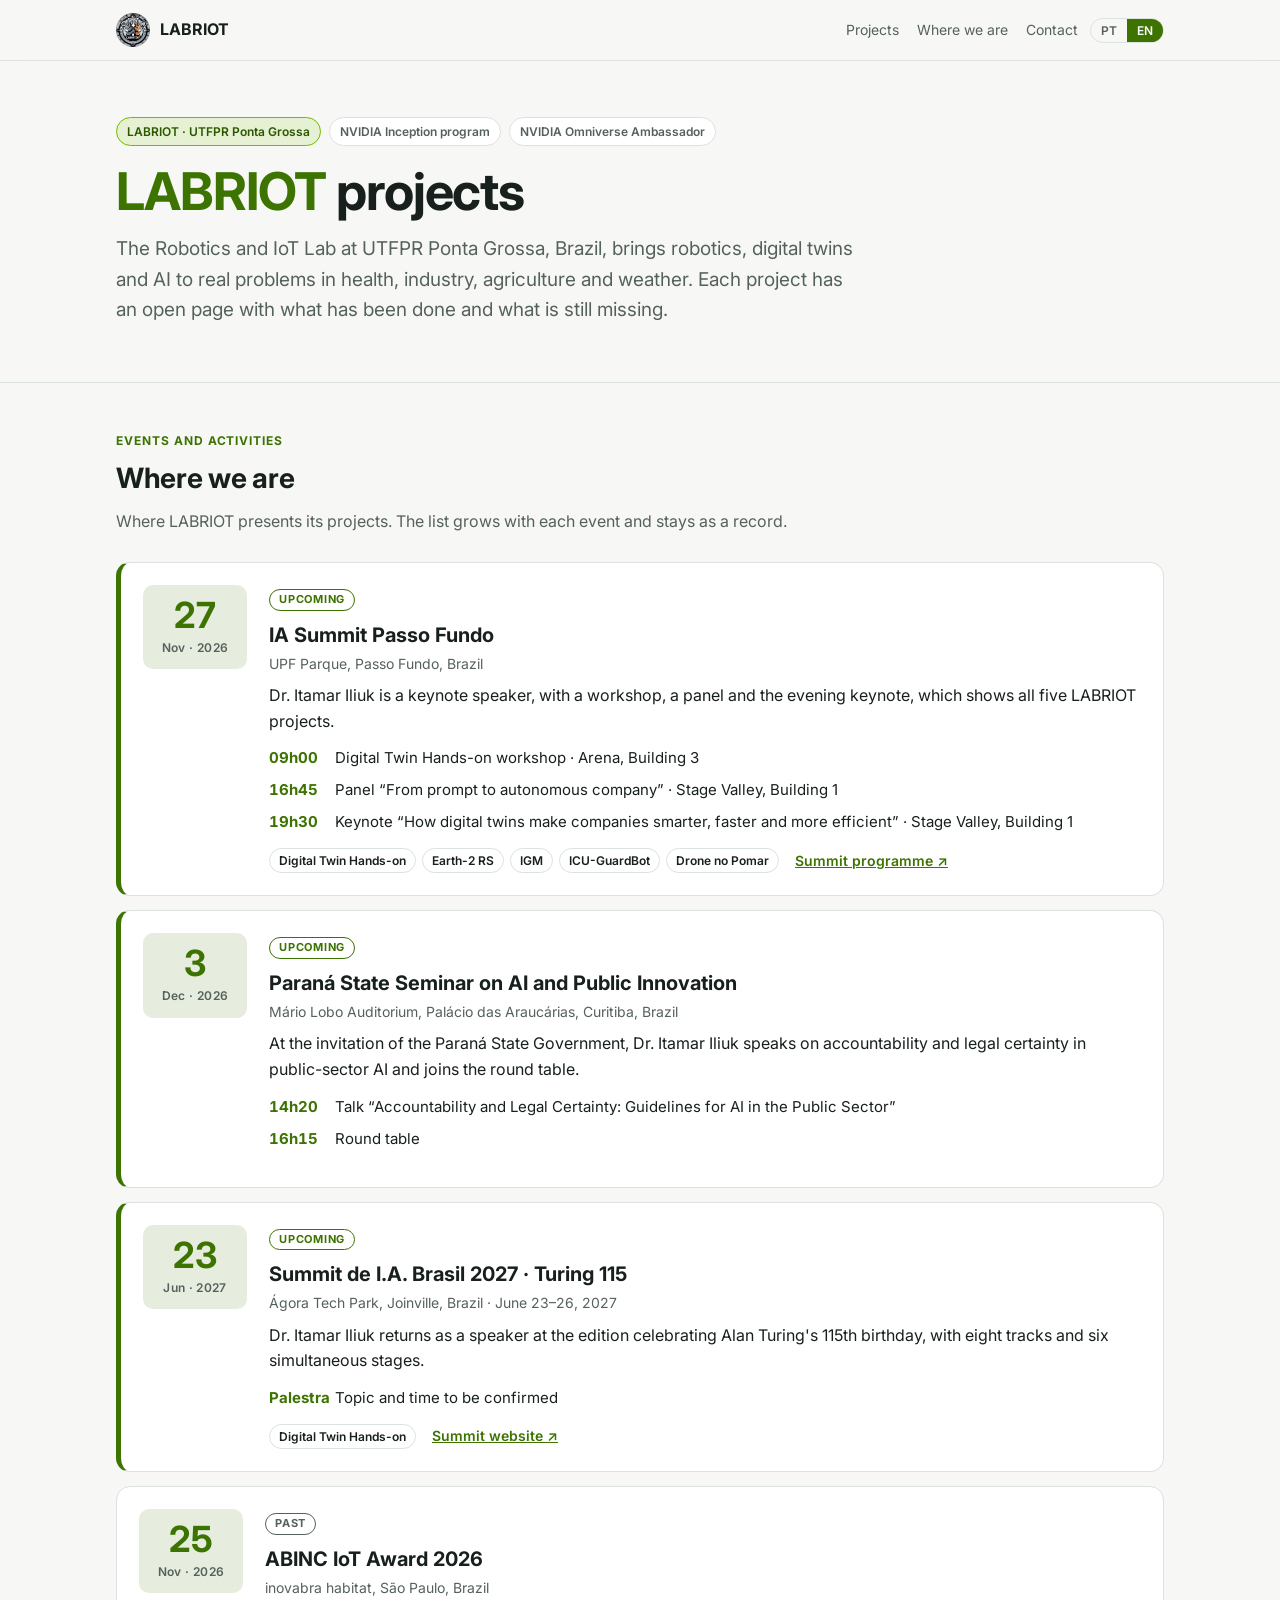
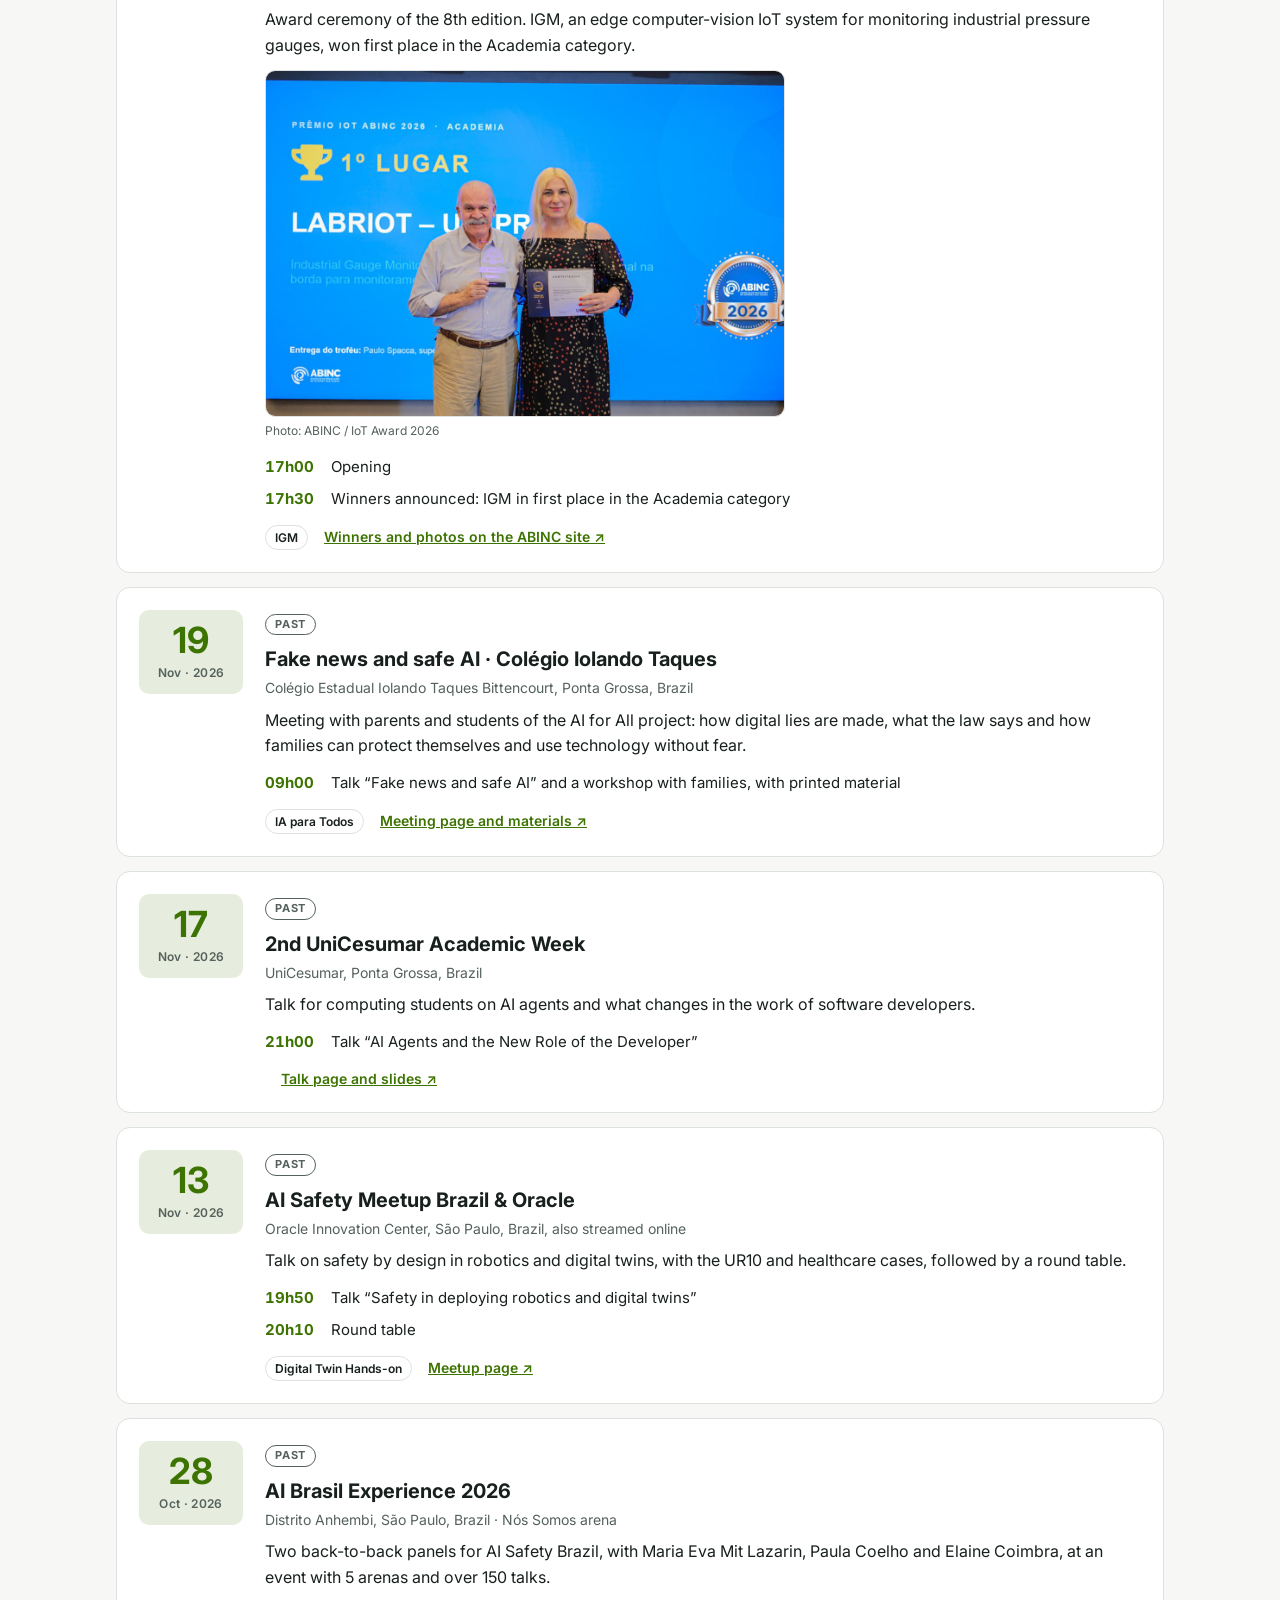
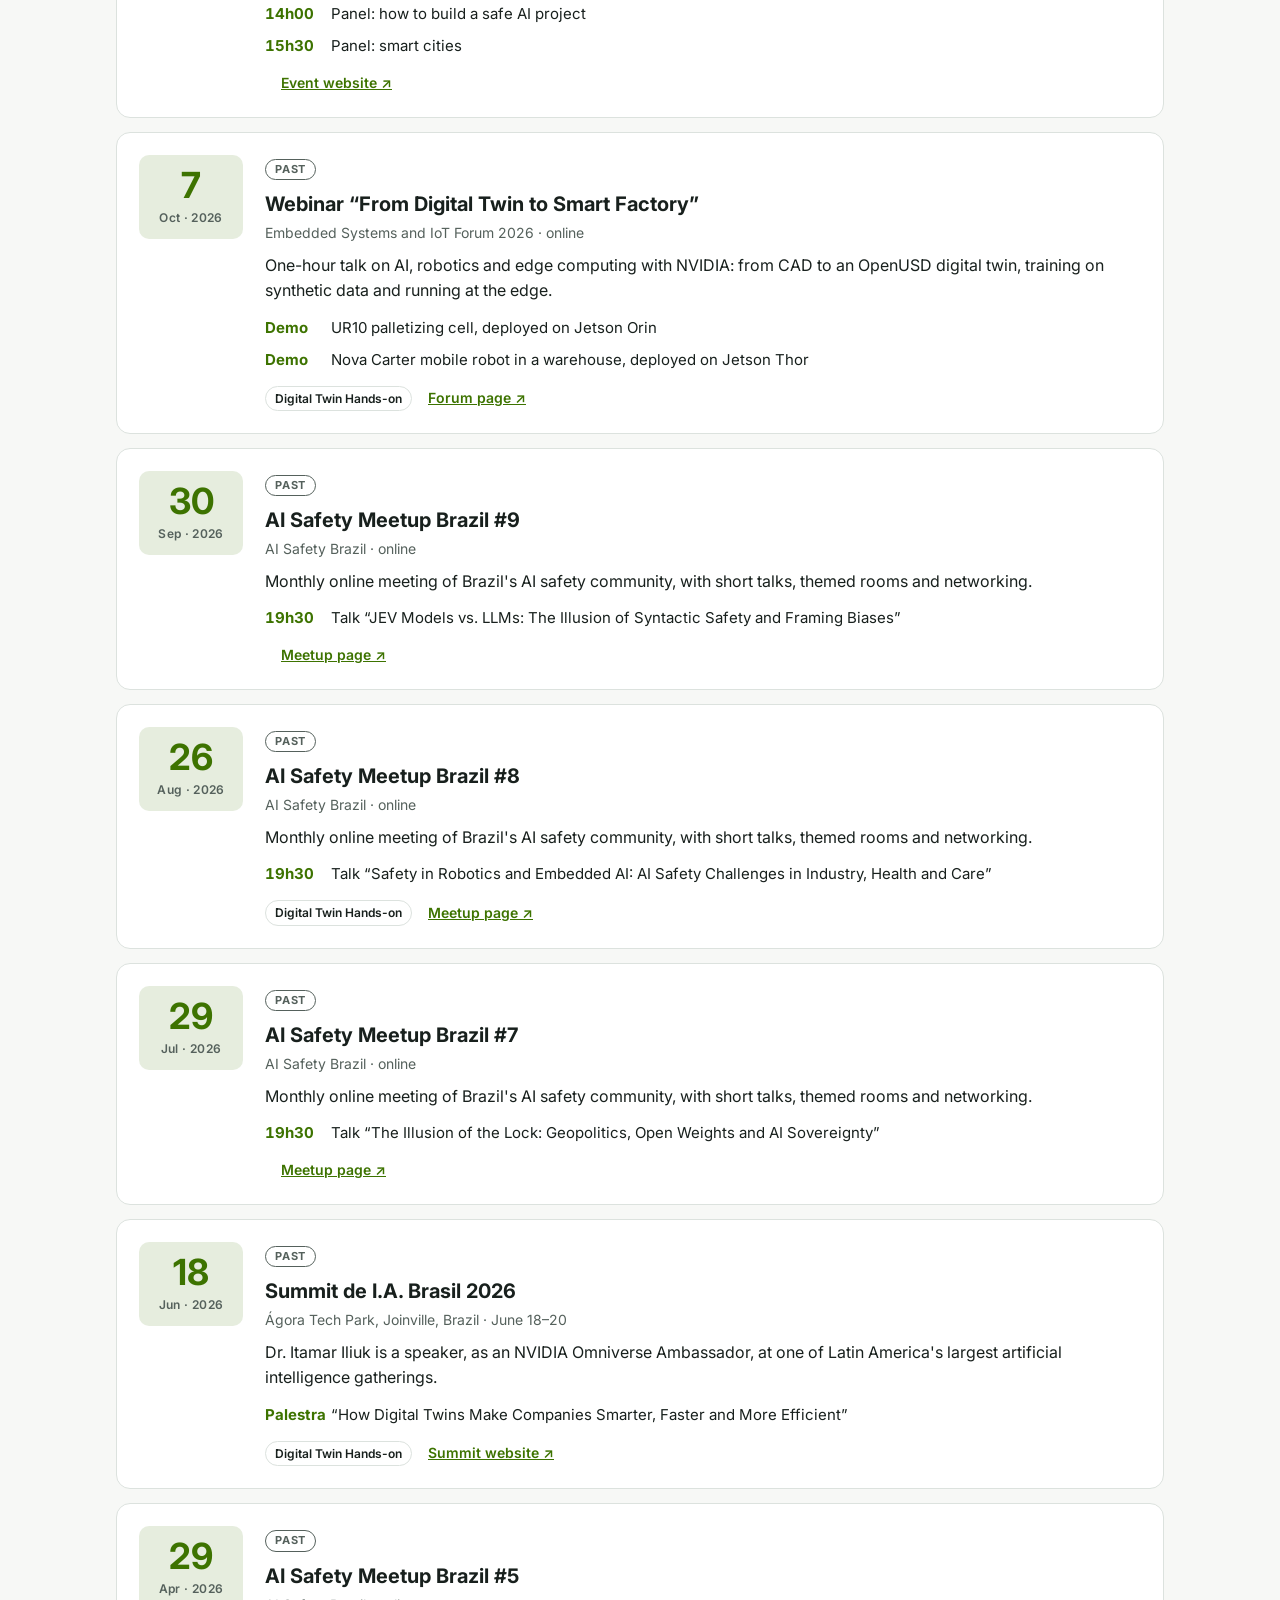
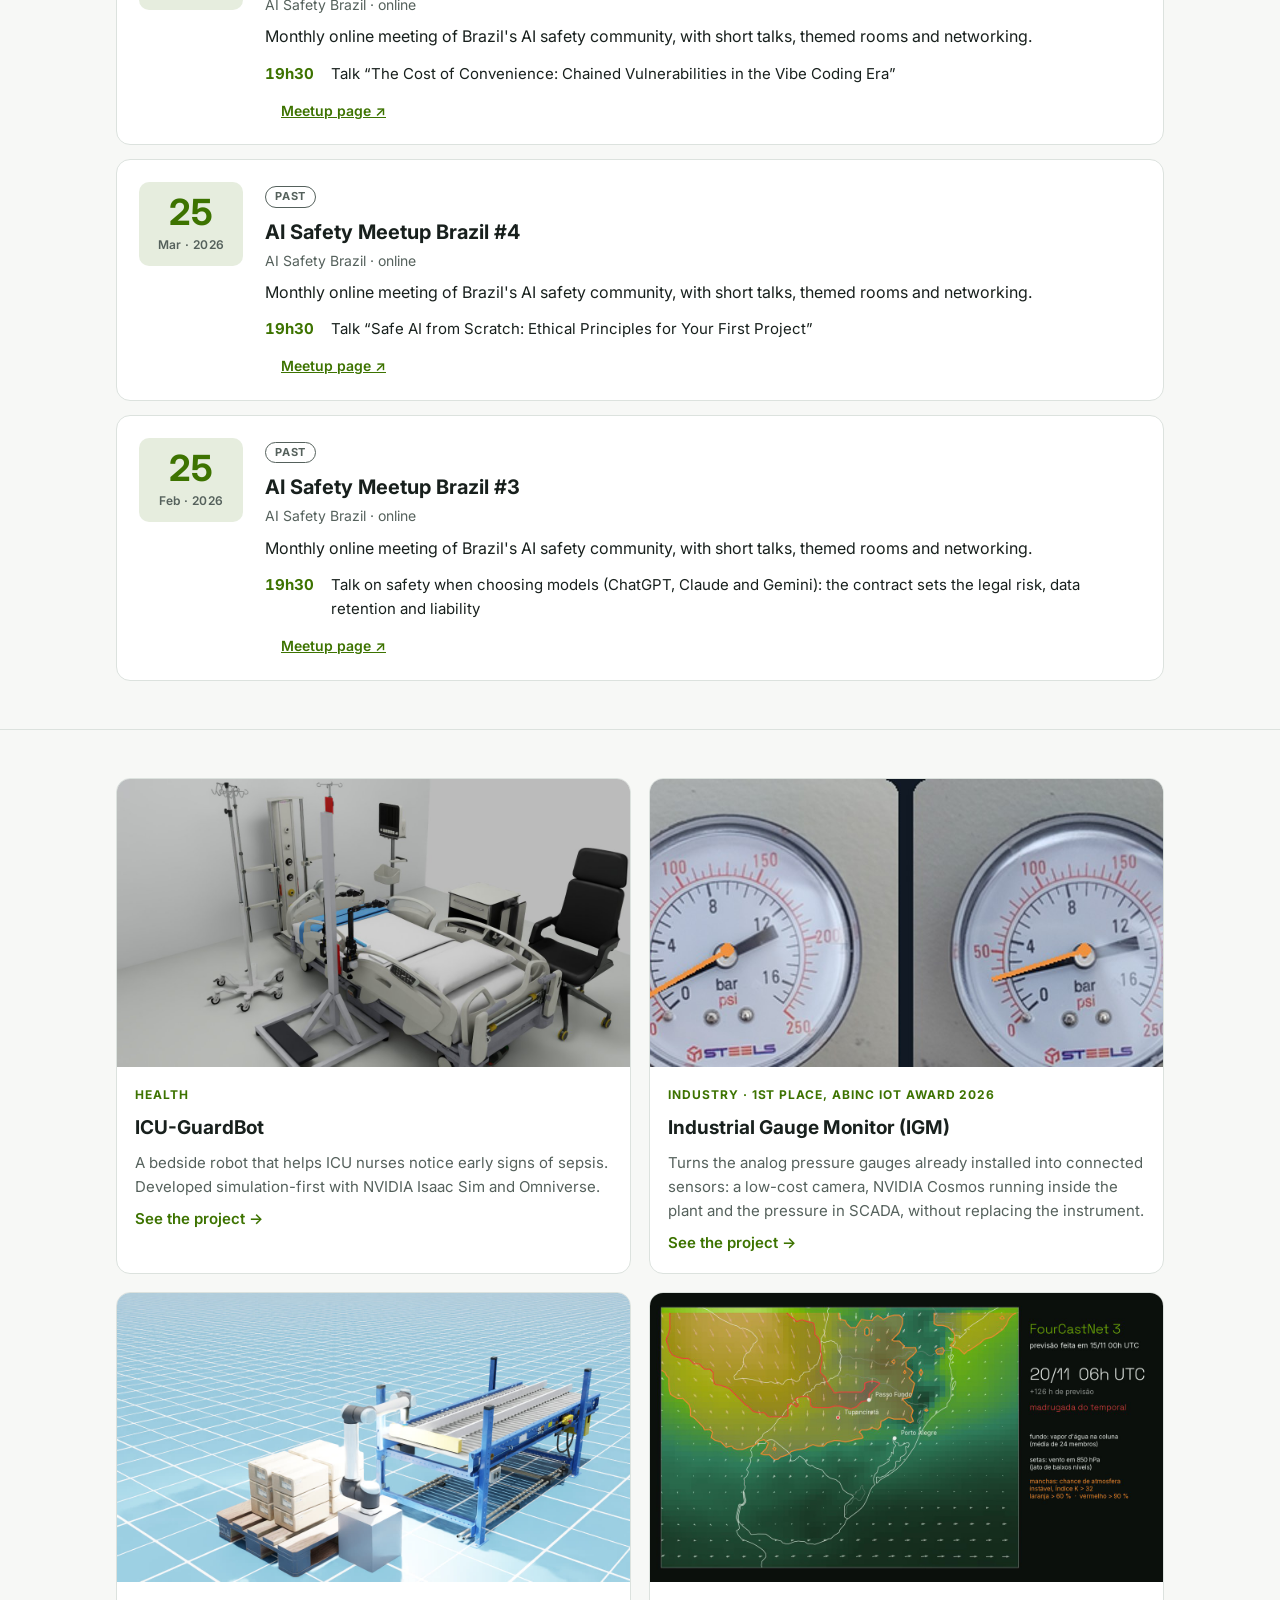
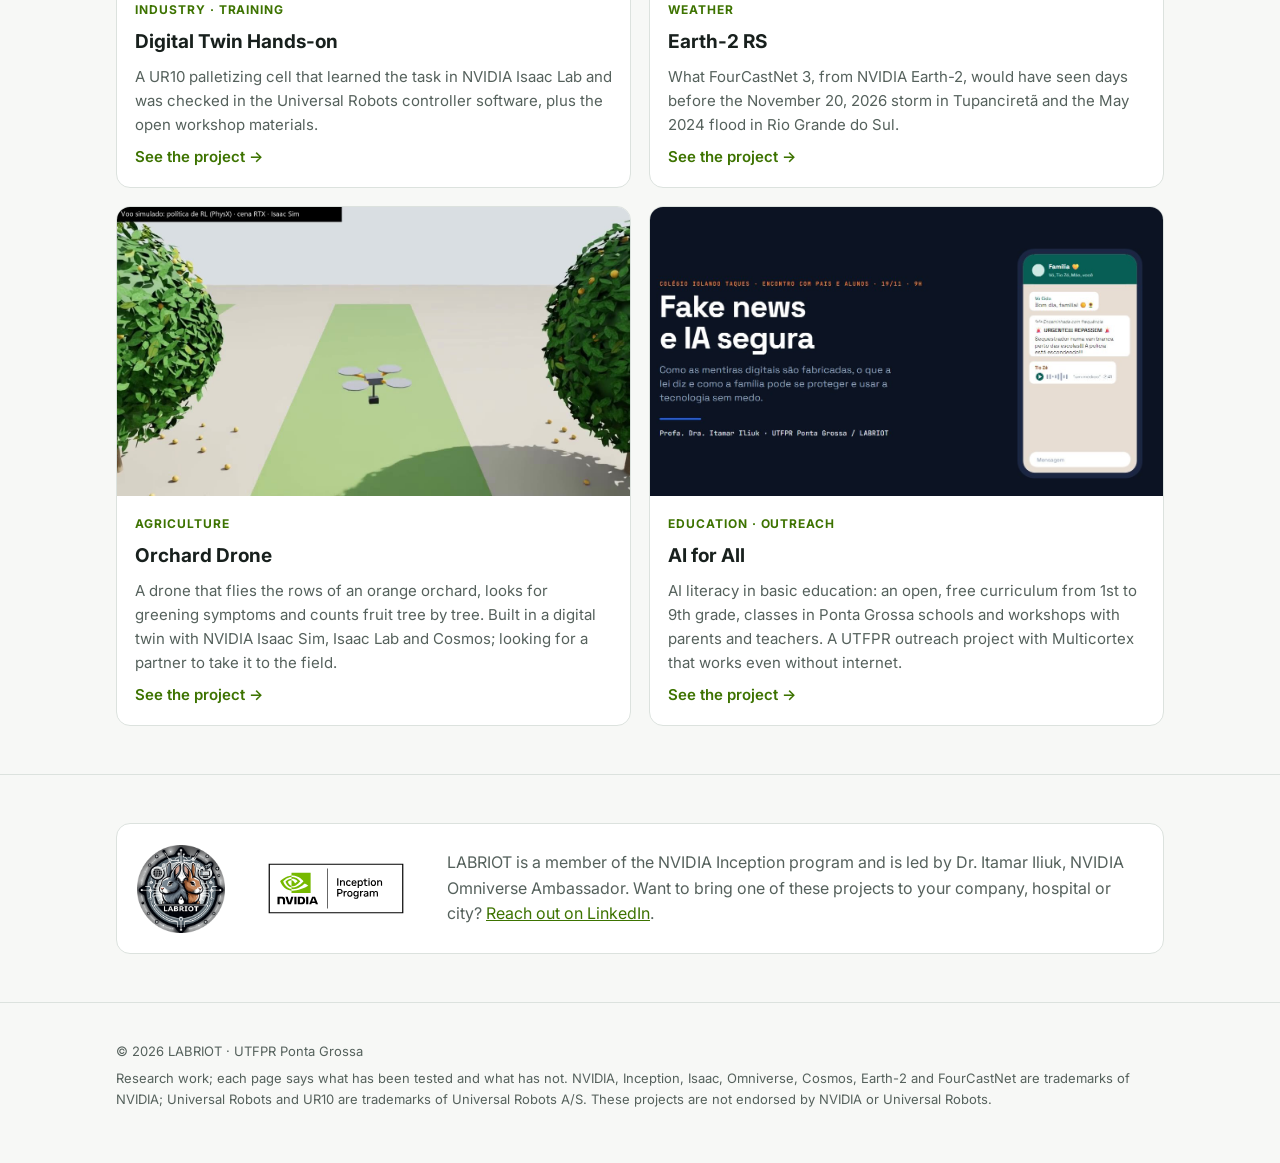
==== commit 944fba93: "ABINC 2026: foto do 1º lugar do IGM (crédito ABINC) Co-Authored-By: Claude Opus 5.5 <noreply@anthrop" ====
--- a/index.html
+++ b/index.html
@@ -51,7 +51,7 @@
     <li class="ev proximo" id="ia-summit-pf-2026"><div class="data"><span class="d">27</span><span class="m" lang="pt">nov · 2026</span><span class="m" lang="en">Nov · 2026</span></div><div><span class="st"><span lang="pt">Próximo</span><span lang="en">Upcoming</span></span><h3><span lang="pt">IA Summit Passo Fundo</span><span lang="en">IA Summit Passo Fundo</span></h3><p class="local" lang="pt">UPF Parque, Passo Fundo (RS)</p><p class="local" lang="en">UPF Parque, Passo Fundo, Brazil</p><p class="resumo" lang="pt">A Dra. Itamar Iliuk é palestrante principal, com um workshop, um painel e a palestra da noite, que mostra os cinco projetos do LABRIOT.</p><p class="resumo" lang="en">Dr. Itamar Iliuk is a keynote speaker, with a workshop, a panel and the evening keynote, which shows all five LABRIOT projects.</p><ul class="itens"><li><span class="h">09h00</span><span lang="pt">Workshop Digital Twin Hands-on · Arena, Prédio 3</span><span lang="en">Digital Twin Hands-on workshop · Arena, Building 3</span></li><li><span class="h">16h45</span><span lang="pt">Painel “Do prompt à empresa autônoma” · Stage Valley, Prédio 1</span><span lang="en">Panel “From prompt to autonomous company” · Stage Valley, Building 1</span></li><li><span class="h">19h30</span><span lang="pt">Palestra principal “Como gêmeos digitais criam empresas mais inteligentes, rápidas e eficientes” · Stage Valley, Prédio 1</span><span lang="en">Keynote “How digital twins make companies smarter, faster and more efficient” · Stage Valley, Building 1</span></li></ul><div class="rodape"><span class="proj"><a href="https://itamariliuk.github.io/digital-twin-hands-on/">Digital Twin Hands-on</a><a href="https://itamariliuk.github.io/earth2-rs-eventos-severos/">Earth-2 RS</a><a href="https://itamariliuk.github.io/igm/">IGM</a><a href="https://itamariliuk.github.io/icu-guardbot/">ICU-GuardBot</a><a href="https://itamariliuk.github.io/drone-pomar/">Drone no Pomar</a></span><a href="https://iasummitpassofundo.com.br/programacao"><span lang="pt">Programação do Summit</span><span lang="en">Summit programme</span> ↗</a></div></div></li>
     <li class="ev proximo" id="seminario-ia-inovacao-publica-pr-2026"><div class="data"><span class="d">3</span><span class="m" lang="pt">dez · 2026</span><span class="m" lang="en">Dec · 2026</span></div><div><span class="st"><span lang="pt">Próximo</span><span lang="en">Upcoming</span></span><h3><span lang="pt">Seminário Estadual de IA e Inovação Pública</span><span lang="en">Paraná State Seminar on AI and Public Innovation</span></h3><p class="local" lang="pt">Auditório Mário Lobo, Palácio das Araucárias, Curitiba (PR)</p><p class="local" lang="en">Mário Lobo Auditorium, Palácio das Araucárias, Curitiba, Brazil</p><p class="resumo" lang="pt">A convite do Governo do Paraná, a Dra. Itamar Iliuk fala sobre responsabilidade e segurança jurídica no uso de IA pelo setor público e participa da mesa-redonda.</p><p class="resumo" lang="en">At the invitation of the Paraná State Government, Dr. Itamar Iliuk speaks on accountability and legal certainty in public-sector AI and joins the round table.</p><ul class="itens"><li><span class="h">14h20</span><span lang="pt">Palestra “Responsabilidade e Segurança Jurídica: Diretrizes para a IA no Setor Público”</span><span lang="en">Talk “Accountability and Legal Certainty: Guidelines for AI in the Public Sector”</span></li><li><span class="h">16h15</span><span lang="pt">Mesa-redonda</span><span lang="en">Round table</span></li></ul><div class="rodape"><span class="proj"></span></div></div></li>
     <li class="ev proximo" id="summit-ia-joinville-2027"><div class="data"><span class="d">23</span><span class="m" lang="pt">jun · 2027</span><span class="m" lang="en">Jun · 2027</span></div><div><span class="st"><span lang="pt">Próximo</span><span lang="en">Upcoming</span></span><h3><span lang="pt">Summit de I.A. Brasil 2027 · Turing 115</span><span lang="en">Summit de I.A. Brasil 2027 · Turing 115</span></h3><p class="local" lang="pt">Ágora Tech Park, Joinville (SC) · 23 a 26 de junho de 2027</p><p class="local" lang="en">Ágora Tech Park, Joinville, Brazil · June 23–26, 2027</p><p class="resumo" lang="pt">A Dra. Itamar Iliuk volta como palestrante na edição que celebra os 115 anos de Alan Turing, com oito trilhas e seis palcos simultâneos.</p><p class="resumo" lang="en">Dr. Itamar Iliuk returns as a speaker at the edition celebrating Alan Turing's 115th birthday, with eight tracks and six simultaneous stages.</p><ul class="itens"><li><span class="h">Palestra</span><span lang="pt">Tema e horário a confirmar</span><span lang="en">Topic and time to be confirmed</span></li></ul><div class="rodape"><span class="proj"><a href="https://itamariliuk.github.io/digital-twin-hands-on/">Digital Twin Hands-on</a></span><a href="https://www.summitdeinteligenciaartificial.com/"><span lang="pt">Site do Summit</span><span lang="en">Summit website</span> ↗</a></div></div></li>
-    <li class="ev realizado" id="abinc-2026"><div class="data"><span class="d">25</span><span class="m" lang="pt">nov · 2026</span><span class="m" lang="en">Nov · 2026</span></div><div><span class="st"><span lang="pt">Realizado</span><span lang="en">Past</span></span><h3><span lang="pt">Prêmio IoT ABINC 2026</span><span lang="en">ABINC IoT Award 2026</span></h3><p class="local" lang="pt">inovabra habitat, São Paulo (SP)</p><p class="local" lang="en">inovabra habitat, São Paulo, Brazil</p><p class="resumo" lang="pt">Cerimônia de premiação da 8ª edição. O IGM, sistema IoT de visão computacional na borda para monitorar manômetros industriais, ganhou o 1º lugar na categoria Academia.</p><p class="resumo" lang="en">Award ceremony of the 8th edition. IGM, an edge computer-vision IoT system for monitoring industrial pressure gauges, won first place in the Academia category.</p><ul class="itens"><li><span class="h">17h00</span><span lang="pt">Abertura</span><span lang="en">Opening</span></li><li><span class="h">17h30</span><span lang="pt">Anúncio dos vencedores: IGM em 1º lugar na categoria Academia</span><span lang="en">Winners announced: IGM in first place in the Academia category</span></li></ul><div class="rodape"><span class="proj"><a href="https://itamariliuk.github.io/igm/">IGM</a></span><a href="https://abinc.org.br/premio-iot-2026/#vencedores"><span lang="pt">Vencedores e fotos no site da ABINC</span><span lang="en">Winners and photos on the ABINC site</span> ↗</a></div></div></li>
+    <li class="ev realizado" id="abinc-2026"><div class="data"><span class="d">25</span><span class="m" lang="pt">nov · 2026</span><span class="m" lang="en">Nov · 2026</span></div><div><span class="st"><span lang="pt">Realizado</span><span lang="en">Past</span></span><h3><span lang="pt">Prêmio IoT ABINC 2026</span><span lang="en">ABINC IoT Award 2026</span></h3><p class="local" lang="pt">inovabra habitat, São Paulo (SP)</p><p class="local" lang="en">inovabra habitat, São Paulo, Brazil</p><p class="resumo" lang="pt">Cerimônia de premiação da 8ª edição. O IGM, sistema IoT de visão computacional na borda para monitorar manômetros industriais, ganhou o 1º lugar na categoria Academia.</p><p class="resumo" lang="en">Award ceremony of the 8th edition. IGM, an edge computer-vision IoT system for monitoring industrial pressure gauges, won first place in the Academia category.</p><figure class="foto"><img src="https://itamariliuk.github.io/assets/img/eventos/abinc-2026.jpg" width="1200" height="800" loading="lazy" alt="Dr. Itamar Iliuk holding the certificate next to the ABINC representative holding the trophy, in front of a screen reading 1st place, LABRIOT – UTFPR, ABINC IoT Award 2026, Academia"><figcaption><span lang="pt">Foto: ABINC / Prêmio IoT 2026</span><span lang="en">Photo: ABINC / IoT Award 2026</span></figcaption></figure><ul class="itens"><li><span class="h">17h00</span><span lang="pt">Abertura</span><span lang="en">Opening</span></li><li><span class="h">17h30</span><span lang="pt">Anúncio dos vencedores: IGM em 1º lugar na categoria Academia</span><span lang="en">Winners announced: IGM in first place in the Academia category</span></li></ul><div class="rodape"><span class="proj"><a href="https://itamariliuk.github.io/igm/">IGM</a></span><a href="https://abinc.org.br/premio-iot-2026/#vencedores"><span lang="pt">Vencedores e fotos no site da ABINC</span><span lang="en">Winners and photos on the ABINC site</span> ↗</a></div></div></li>
     <li class="ev realizado" id="fakenews-iolando-2026"><div class="data"><span class="d">19</span><span class="m" lang="pt">nov · 2026</span><span class="m" lang="en">Nov · 2026</span></div><div><span class="st"><span lang="pt">Realizado</span><span lang="en">Past</span></span><h3><span lang="pt">Fake news e IA segura · Colégio Iolando Taques</span><span lang="en">Fake news and safe AI · Colégio Iolando Taques</span></h3><p class="local" lang="pt">Colégio Estadual Iolando Taques Bittencourt, Ponta Grossa (PR)</p><p class="local" lang="en">Colégio Estadual Iolando Taques Bittencourt, Ponta Grossa, Brazil</p><p class="resumo" lang="pt">Encontro com pais e alunos do projeto IA para Todos: como as mentiras digitais são fabricadas, o que a lei diz e como a família pode se proteger e usar a tecnologia sem medo.</p><p class="resumo" lang="en">Meeting with parents and students of the AI for All project: how digital lies are made, what the law says and how families can protect themselves and use technology without fear.</p><ul class="itens"><li><span class="h">09h00</span><span lang="pt">Palestra “Fake news e IA segura” e oficina com as famílias, com material impresso</span><span lang="en">Talk “Fake news and safe AI” and a workshop with families, with printed material</span></li></ul><div class="rodape"><span class="proj"><a href="https://itamariliuk.github.io/ia-para-todos/">IA para Todos</a></span><a href="https://itamariliuk.github.io/ia-para-todos/familias/fake-news-iolando/"><span lang="pt">Página do encontro e materiais</span><span lang="en">Meeting page and materials</span> ↗</a></div></div></li>
     <li class="ev realizado" id="unicesumar-semana-academica-2026"><div class="data"><span class="d">17</span><span class="m" lang="pt">nov · 2026</span><span class="m" lang="en">Nov · 2026</span></div><div><span class="st"><span lang="pt">Realizado</span><span lang="en">Past</span></span><h3><span lang="pt">2ª Semana Acadêmica UniCesumar</span><span lang="en">2nd UniCesumar Academic Week</span></h3><p class="local" lang="pt">UniCesumar, Ponta Grossa (PR)</p><p class="local" lang="en">UniCesumar, Ponta Grossa, Brazil</p><p class="resumo" lang="pt">Palestra para estudantes de computação sobre agentes de IA e o que muda no trabalho de quem desenvolve software.</p><p class="resumo" lang="en">Talk for computing students on AI agents and what changes in the work of software developers.</p><ul class="itens"><li><span class="h">21h00</span><span lang="pt">Palestra “Agentes de IA e o Novo Papel do Dev”</span><span lang="en">Talk “AI Agents and the New Role of the Developer”</span></li></ul><div class="rodape"><span class="proj"></span><a href="https://itamariliuk.github.io/palestras/agentes-dev/"><span lang="pt">Página da palestra e slides</span><span lang="en">Talk page and slides</span> ↗</a></div></div></li>
     <li class="ev realizado" id="ai-safety-oracle-2026"><div class="data"><span class="d">13</span><span class="m" lang="pt">nov · 2026</span><span class="m" lang="en">Nov · 2026</span></div><div><span class="st"><span lang="pt">Realizado</span><span lang="en">Past</span></span><h3><span lang="pt">AI Safety Meetup Brazil &amp; Oracle</span><span lang="en">AI Safety Meetup Brazil &amp; Oracle</span></h3><p class="local" lang="pt">Oracle Innovation Center, São Paulo (SP), com transmissão online</p><p class="local" lang="en">Oracle Innovation Center, São Paulo, Brazil, also streamed online</p><p class="resumo" lang="pt">Palestra sobre segurança por construção em robótica e gêmeos digitais, com os casos do UR10 e da saúde, seguida de mesa-redonda.</p><p class="resumo" lang="en">Talk on safety by design in robotics and digital twins, with the UR10 and healthcare cases, followed by a round table.</p><ul class="itens"><li><span class="h">19h50</span><span lang="pt">Palestra “Segurança na implementação de robótica e digital twins”</span><span lang="en">Talk “Safety in deploying robotics and digital twins”</span></li><li><span class="h">20h10</span><span lang="pt">Mesa-redonda</span><span lang="en">Round table</span></li></ul><div class="rodape"><span class="proj"><a href="https://itamariliuk.github.io/digital-twin-hands-on/">Digital Twin Hands-on</a></span><a href="https://luma.com/beltqv5z"><span lang="pt">Página do Meetup</span><span lang="en">Meetup page</span> ↗</a></div></div></li>
--- a/assets/site.css
+++ b/assets/site.css
@@ -156,6 +156,9 @@
 .ev h3{margin:0 0 2px;font-size:20px}
 .ev .local{margin:0 0 8px;color:var(--muted);font-size:14px}
 .ev .resumo{margin:0 0 12px}
+.ev .foto{margin:0 0 14px;max-width:520px}
+.ev .foto img{width:100%;height:auto;display:block;border-radius:10px;border:1px solid var(--line)}
+.ev .foto figcaption{font-size:12px;color:var(--muted);margin-top:4px}
 .ev .itens{list-style:none;margin:0 0 14px;padding:0;display:grid;gap:8px}
 .ev .itens li{display:grid;grid-template-columns:56px 1fr;gap:10px;font-size:15px}
 .ev .itens .h{font-weight:700;font-variant-numeric:tabular-nums;color:var(--brand)}
